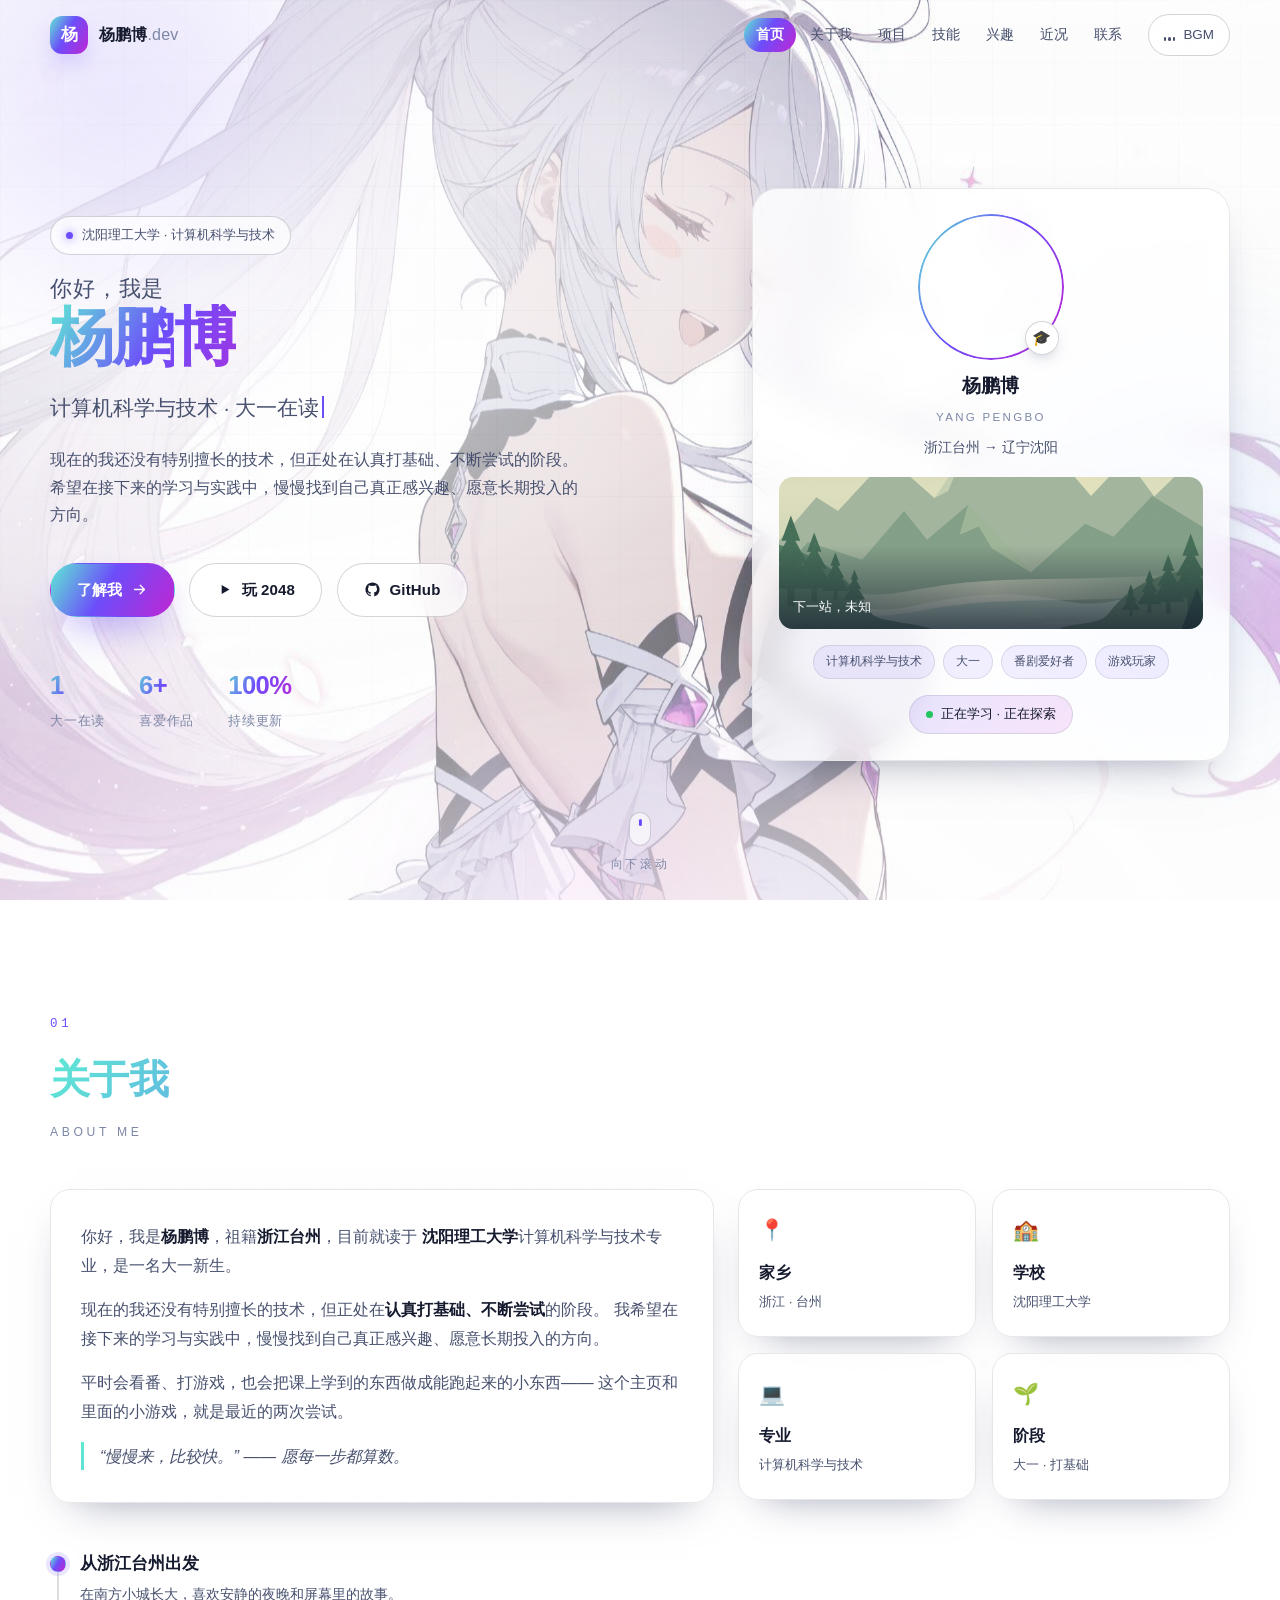
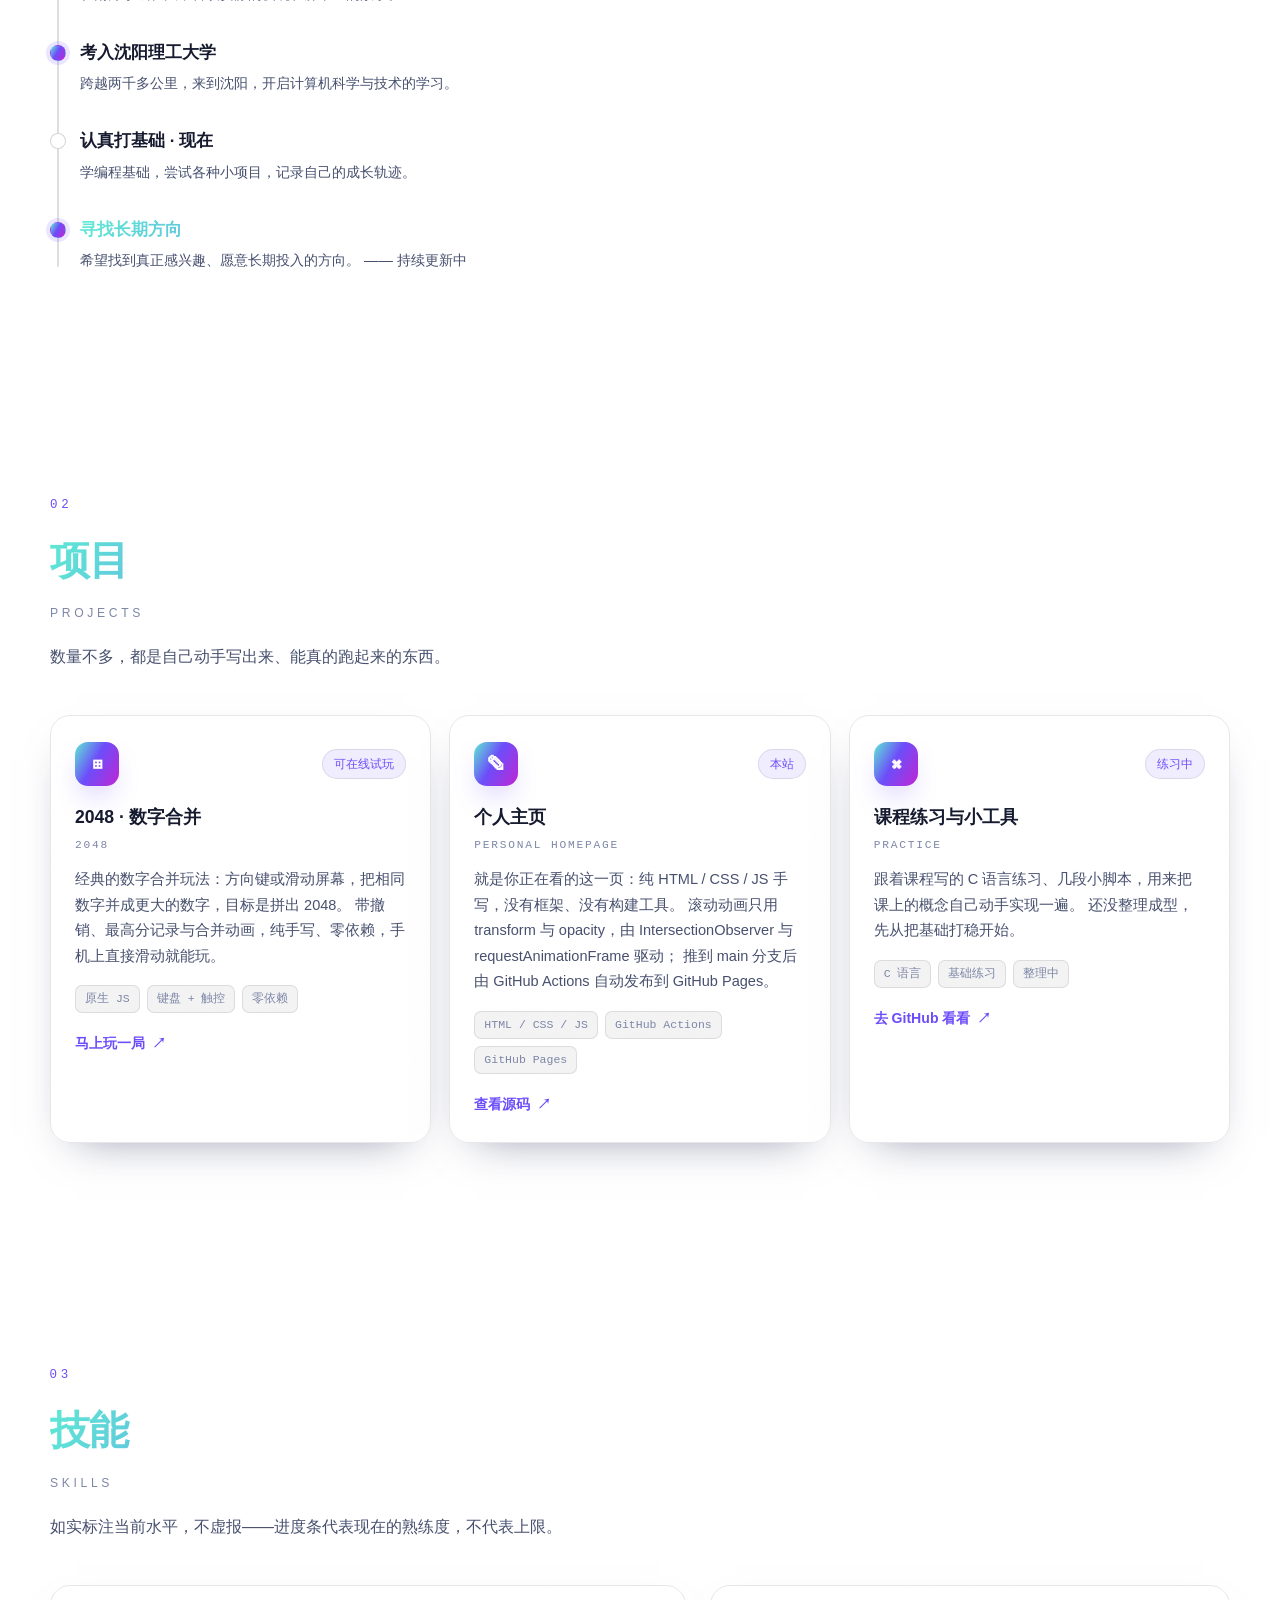
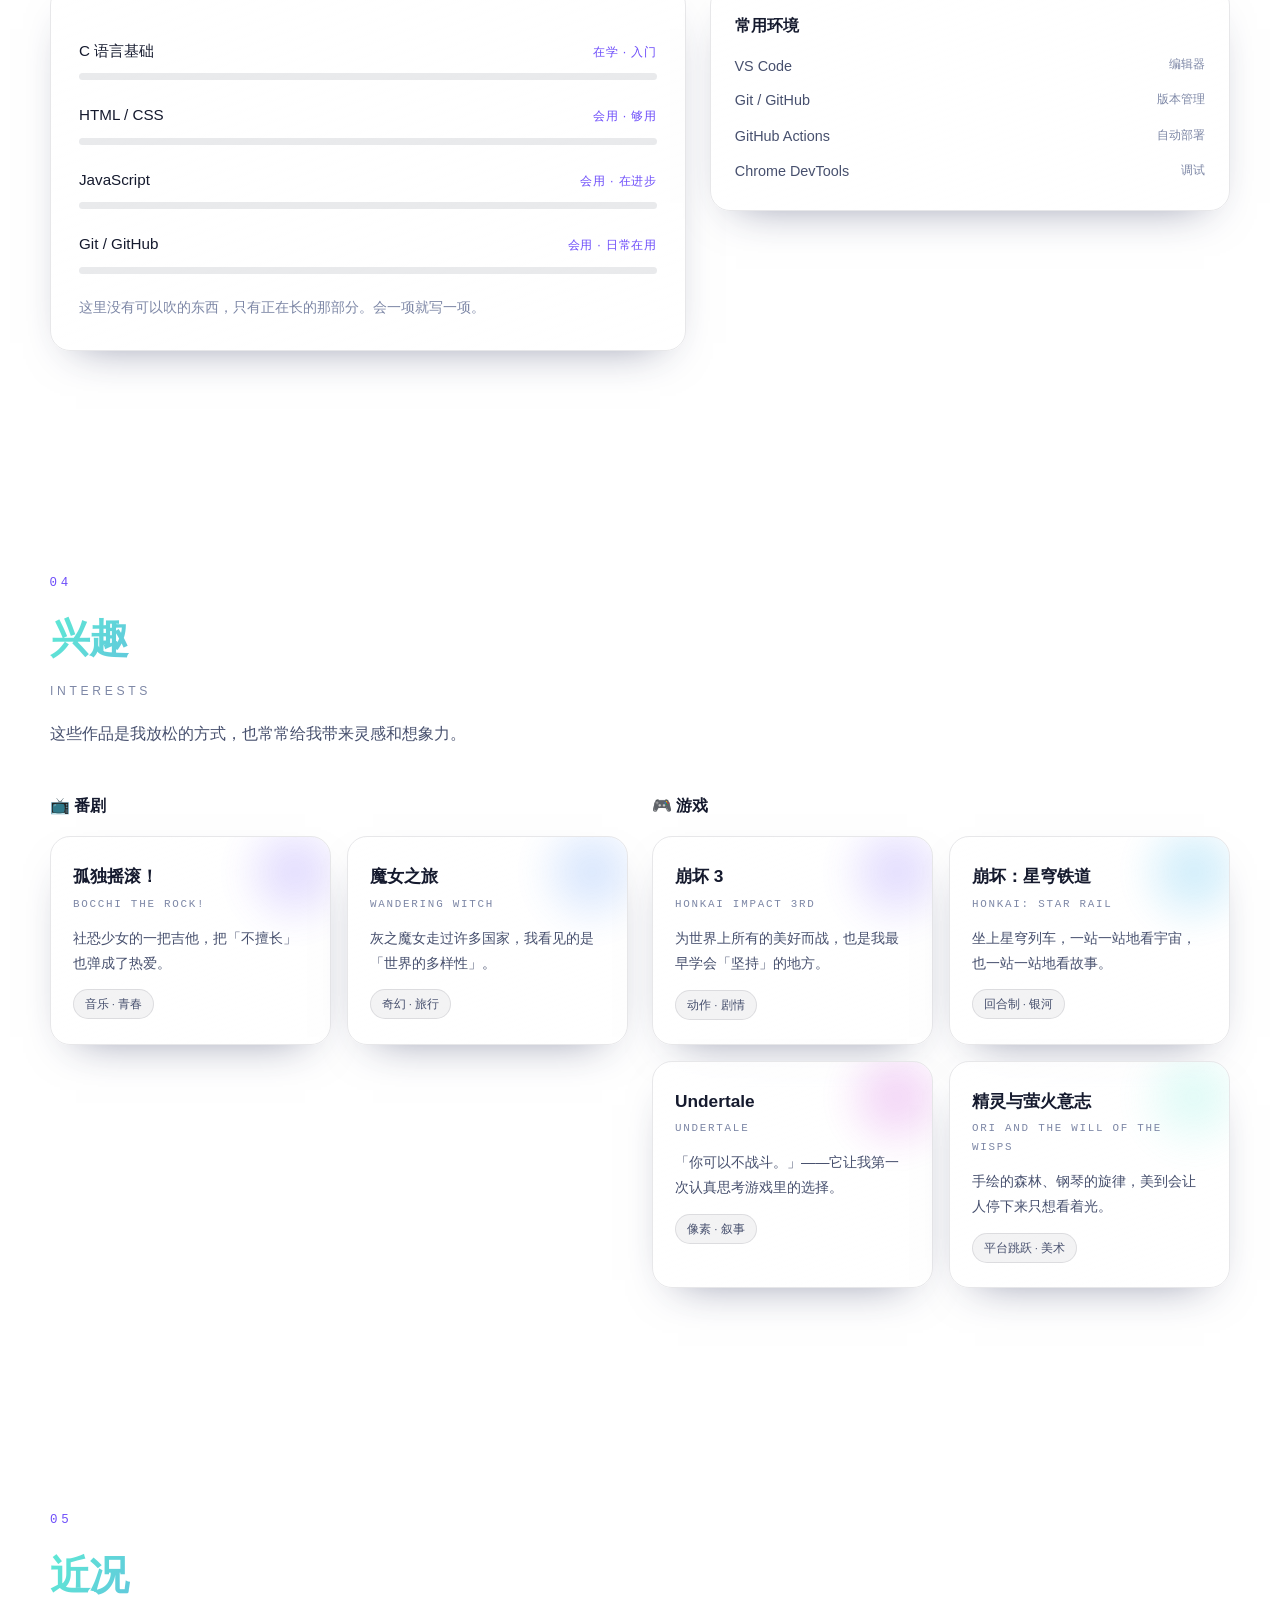
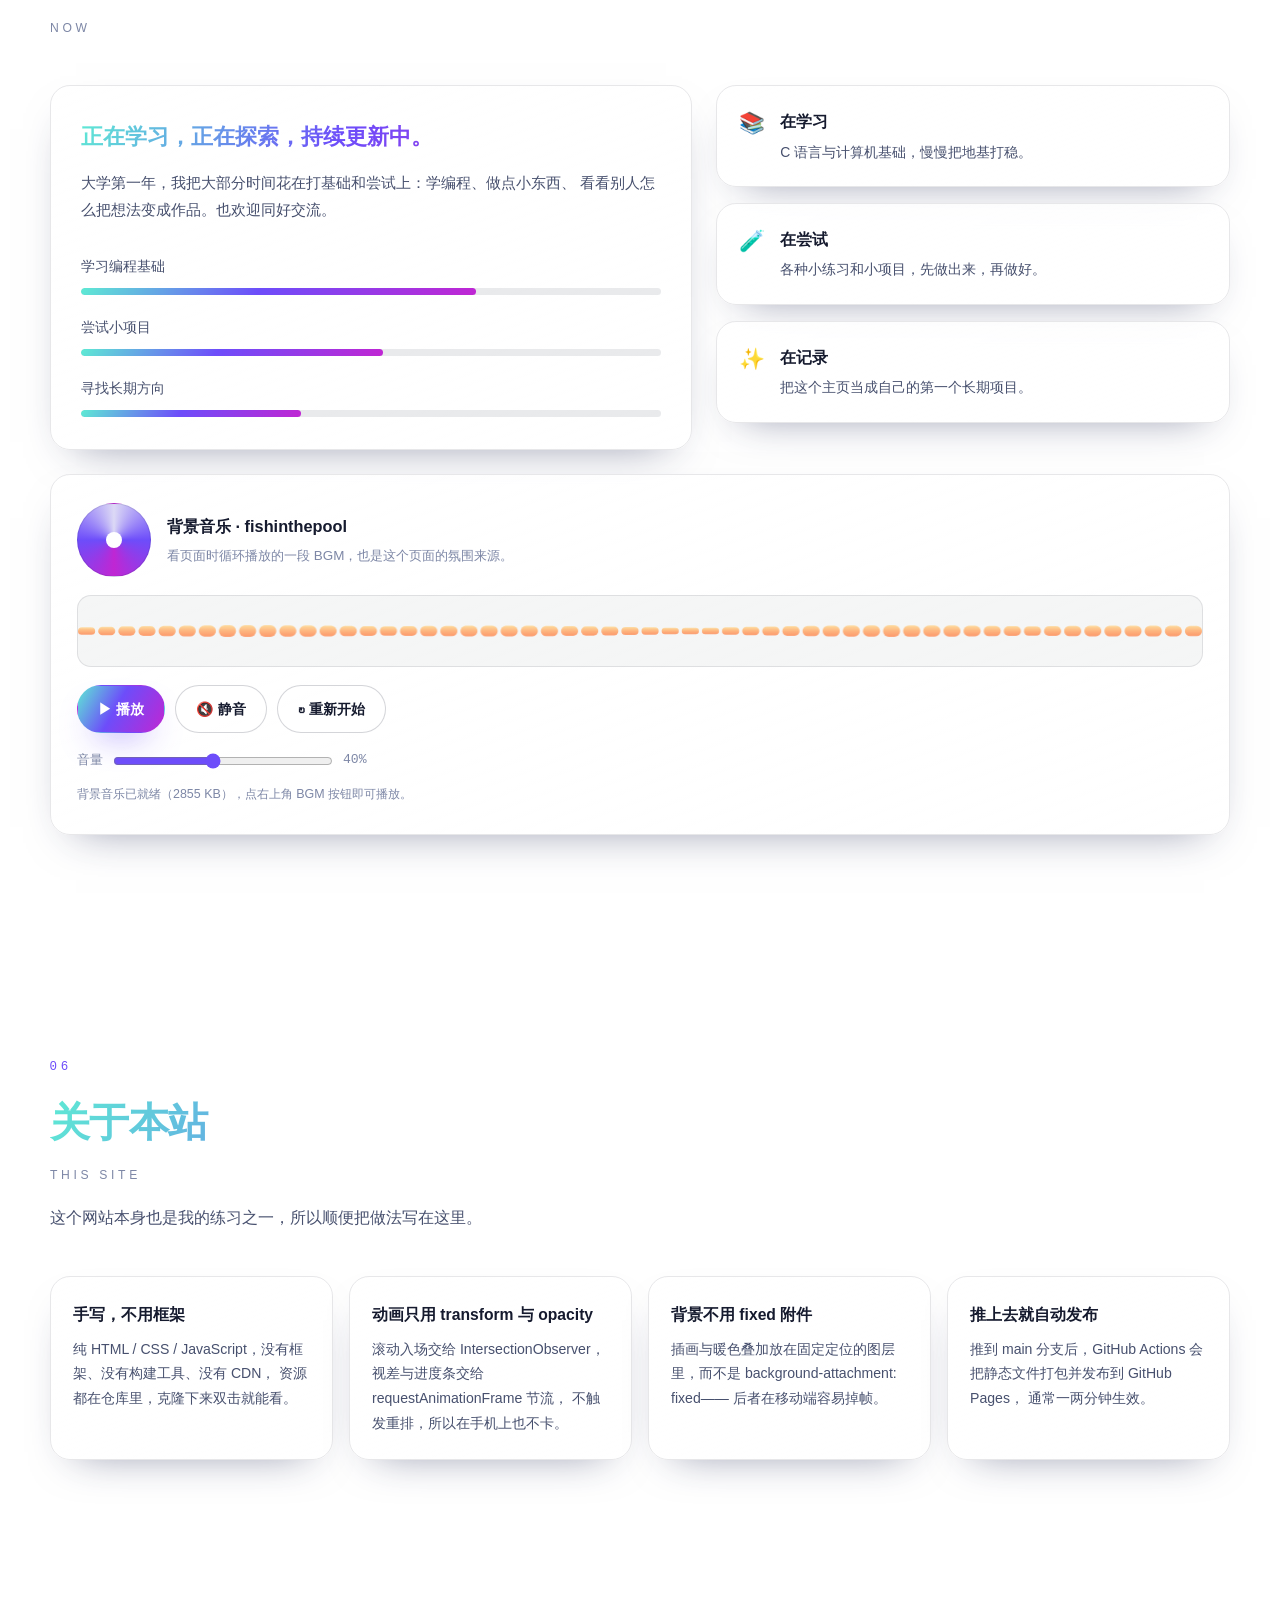
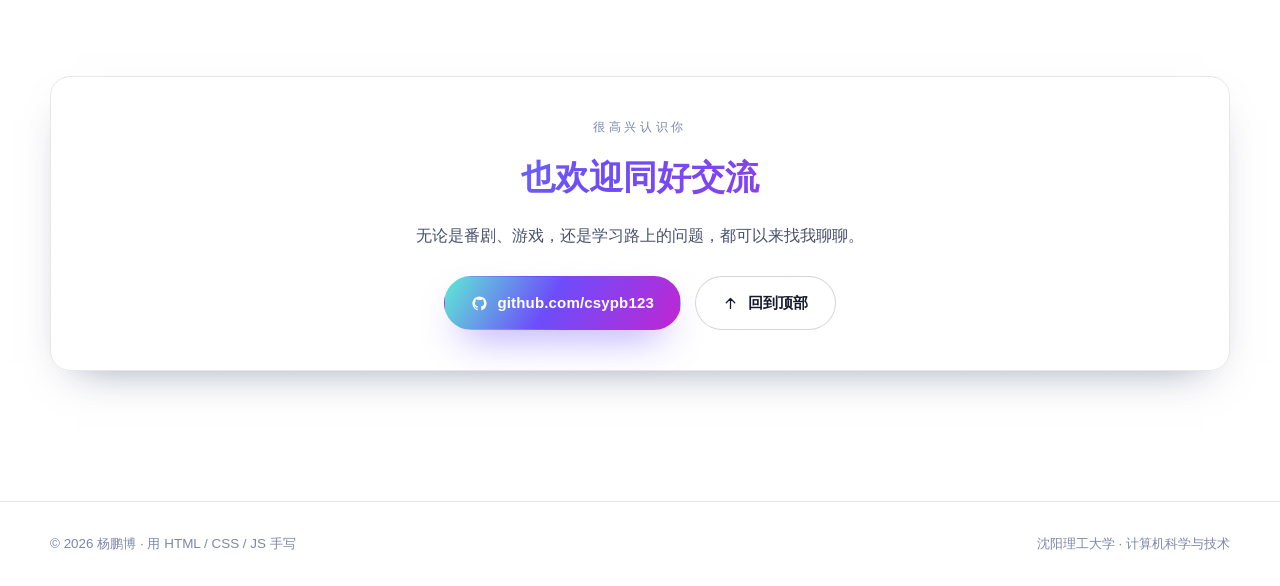
==== index.html @ f4623a89 "Add a branded opening loader and hero entrance animation" ====
<!DOCTYPE html>
<html lang="zh-CN">
<head>
<meta charset="UTF-8">
<meta name="viewport" content="width=device-width, initial-scale=1, viewport-fit=cover">
<title>杨鹏博 · 个人主页</title>
<meta name="description" content="你好，我是杨鹏博，沈阳理工大学计算机科学与技术专业大一学生。正在认真打基础、不断尝试，持续更新中。">
<meta name="author" content="杨鹏博">
<meta name="theme-color" content="#ffffff">

<!-- Open Graph / 分享卡片 -->
<meta property="og:type" content="website">
<meta property="og:title" content="杨鹏博 · 个人主页">
<meta property="og:description" content="计算机科学与技术 · 大一在读。正在学习，正在探索，持续更新中。">
<meta property="og:image" content="https://avatars.githubusercontent.com/u/319321990?v=4">
<meta name="twitter:card" content="summary_large_image">

<link rel="icon" href="assets/favicon.svg" type="image/svg+xml">
<link rel="apple-touch-icon" href="assets/favicon.svg">
<link rel="stylesheet" href="styles.css?v=20261024">
<script>document.documentElement.className += ' js';</script>
</head>
<body>

<!-- 开场加载动画：品牌字标 + 进度条 + 名字逐字浮现。
     加载期间锁滚动，结束后触发页面的入场动画。 -->
<div id="preloader" class="preloader" role="status" aria-live="polite" aria-label="正在加载">
  <div class="preloader__inner">
    <div class="preloader__mark">杨</div>
    <p class="preloader__hello">PERSONAL FIELD NOTES</p>
    <p class="preloader__name">杨鹏博</p>
    <div class="preloader__bar"><i></i></div>
    <p class="preloader__hint" id="plHint">正在准备页面</p>
  </div>
</div>
<script>document.body.classList.add('is-locked');</script>

<!-- 兜底脚本：保证加载动画一定消失。
     放在这里是为了让 script.js 尚未加载完（或被缓存阻断）时页面已经可用。 -->
<script>
(function () {
  var pl = document.getElementById('preloader');
  var hint = document.getElementById('plHint');
  var MIN_MS = 700;                    // 太短会闪一下，反而像卡顿
  var started = Date.now();
  var closed = false;

  function dismiss() {
    if (closed || !pl) return;
    closed = true;
    var left = Math.max(0, MIN_MS - (Date.now() - started));
    window.setTimeout(function () {
      pl.classList.add('is-done');
      document.body.classList.remove('is-locked');
      // 通知页面：可以播放入场动画了
      try {
        window.dispatchEvent(new CustomEvent('ypb:loaded'));
      } catch (e) {}
      window.setTimeout(function () {
        try { if (pl.parentNode) pl.parentNode.removeChild(pl); } catch (e) {}
      }, 700);
    }, left);
  }

  // 让进度条有个推进的过程；真实加载进度浏览器不对外暴露，这里按时间推进到 92%
  var p = 0;
  var timer = window.setInterval(function () {
    p = Math.min(92, p + Math.random() * 18 + 6);
    if (pl) pl.style.setProperty('--p', p + '%');
    if (hint) hint.textContent = p < 55 ? '正在准备页面' : (p < 90 ? '正在加载插画与音乐' : '马上就好');
    if (p >= 92) window.clearInterval(timer);
  }, 190);

  if (document.readyState === 'complete') dismiss();
  else window.addEventListener('load', dismiss);

  // 兜底：无论加载是否完成，最多 2.2 秒也要放人进去
  window.setTimeout(dismiss, 2200);
})();
</script>

<!-- 顶部滚动进度条 -->
<div class="scroll-progress" id="scrollProgress"></div>

<!-- 背景：白底 + 插画 + 蓝紫叠加 -->
<div class="backdrop" aria-hidden="true">
  <div class="backdrop__base"></div>
  <div class="backdrop__art"></div>
  <div class="backdrop__wash"></div>
  <div class="backdrop__blob backdrop__blob--1"></div>
  <div class="backdrop__blob backdrop__blob--2"></div>
  <div class="backdrop__blob backdrop__blob--3"></div>
  <div class="backdrop__grid"></div>
  <div class="backdrop__noise"></div>
</div>

<!-- 背景音乐 -->
<!-- preload=metadata：先取头部信息；整段音乐会由脚本在页面空闲时预载，点播放即可立刻出声 -->
<audio id="bgm" src="assets/fishinthepool.mp3" loop preload="metadata"></audio>

<!-- 导航 -->
<header class="nav" id="nav">
  <div class="nav__inner container">
    <a class="brand" href="#home">
      <span class="brand__mark">杨</span>
      <span class="brand__text">杨鹏博<em>.dev</em></span>
    </a>

    <nav class="nav__links" id="navLinks" aria-label="主导航">
      <a href="#home">首页</a>
      <a href="#about">关于我</a>
      <a href="#projects">项目</a>
      <a href="#skills">技能</a>
      <a href="#interests">兴趣</a>
      <a href="#now">近况</a>
      <a href="#contact">联系</a>
      <span class="nav__pill" id="navPill" aria-hidden="true"></span>
    </nav>

    <button class="bgm-toggle" id="bgmToggle" type="button" aria-pressed="false" aria-label="背景音乐开关">
      <span class="bgm-toggle__bars" aria-hidden="true"><i></i><i></i><i></i></span>
      <span class="bgm-toggle__text">BGM</span>
    </button>

    <button class="nav__toggle" id="navToggle" aria-label="打开菜单" aria-expanded="false">
      <span></span><span></span><span></span>
    </button>
  </div>
</header>

<main>

  <!-- ============ 首屏 ============ -->
  <section class="hero" id="home">
    <div class="hero__inner">
      <div class="hero__text" data-parallax="0.18">
        <p class="hero__eyebrow reveal" data-delay="0">
          <span class="dot"></span> 沈阳理工大学 · 计算机科学与技术
        </p>

        <h1 class="hero__title">
          <span class="hero__greet reveal" data-delay="0">你好，我是</span>
          <span class="grad-text" data-split data-delay="120">杨鹏博</span>
        </h1>

        <p class="hero__subtitle reveal" data-delay="160">
          <span id="typed" class="typed"></span><span class="caret" aria-hidden="true"></span>
        </p>

        <p class="hero__desc reveal" data-delay="240">
          现在的我还没有特别擅长的技术，但正处在认真打基础、不断尝试的阶段。
          希望在接下来的学习与实践中，慢慢找到自己真正感兴趣、愿意长期投入的方向。
        </p>

        <div class="hero__actions reveal" data-delay="320">
          <a class="btn btn--primary" href="#about">
            <span>了解我</span>
            <svg viewBox="0 0 24 24" aria-hidden="true"><path d="M5 12h14M13 6l6 6-6 6" fill="none" stroke="currentColor" stroke-width="1.8" stroke-linecap="round" stroke-linejoin="round"/></svg>
          </a>
          <a class="btn btn--ghost" href="2048.html">
            <svg viewBox="0 0 24 24" aria-hidden="true"><path d="M8 5.5v13l11-6.5-11-6.5z" fill="currentColor"/></svg>
            <span>玩 2048</span>
          </a>
          <a class="btn btn--ghost" href="https://github.com/csypb123" target="_blank" rel="noopener">
            <svg viewBox="0 0 24 24" aria-hidden="true"><path d="M12 2a10 10 0 0 0-3.16 19.49c.5.09.68-.22.68-.48v-1.7c-2.78.6-3.37-1.34-3.37-1.34-.45-1.16-1.11-1.47-1.11-1.47-.91-.62.07-.61.07-.61 1 .07 1.53 1.03 1.53 1.03.89 1.53 2.34 1.09 2.91.83.09-.65.35-1.09.63-1.34-2.22-.25-4.56-1.11-4.56-4.95 0-1.09.39-1.98 1.03-2.68-.1-.25-.45-1.27.1-2.65 0 0 .84-.27 2.75 1.02a9.5 9.5 0 0 1 5 0c1.91-1.29 2.75-1.02 2.75-1.02.55 1.38.2 2.4.1 2.65.64.7 1.03 1.59 1.03 2.68 0 3.85-2.34 4.7-4.57 4.95.36.31.68.92.68 1.85v2.74c0 .27.18.58.69.48A10 10 0 0 0 12 2z" fill="currentColor"/></svg>
            <span>GitHub</span>
          </a>
        </div>

        <ul class="hero__facts reveal" data-delay="400">
          <li>
            <strong class="count" data-count="1" data-suffix="">0</strong>
            <span>大一在读</span>
          </li>
          <li>
            <strong class="count" data-count="6" data-suffix="+">0</strong>
            <span>喜爱作品</span>
          </li>
          <li>
            <strong class="count" data-count="100" data-suffix="%">0</strong>
            <span>持续更新</span>
          </li>
        </ul>
      </div>

      <div class="hero__card reveal" data-delay="200" data-parallax="-0.1">
        <div class="glass profile">
          <div class="profile__avatar">
            <div class="profile__ring"></div>
            <img src="https://avatars.githubusercontent.com/u/319321990?v=4"
                 alt="杨鹏博的头像" width="132" height="132" loading="eager"
                 onerror="this.classList.add('is-fallback')">
            <span class="profile__badge" title="在读学生">🎓</span>
          </div>
          <h3 class="profile__name">杨鹏博 <small>Yang Pengbo</small></h3>
          <p class="profile__meta">浙江台州 → 辽宁沈阳</p>

          <figure class="profile__pane">
            <img src="assets/landscape.svg" alt="晨雾中的山峰、湖泊与松林" width="1000" height="1200" loading="lazy">
            <span class="profile__pane-shade" aria-hidden="true"></span>
            <figcaption>下一站，未知</figcaption>
          </figure>

          <div class="profile__tags">
            <span>计算机科学与技术</span>
            <span>大一</span>
            <span>番剧爱好者</span>
            <span>游戏玩家</span>
          </div>
          <div class="profile__status">
            <span class="pulse"></span> 正在学习 · 正在探索
          </div>
        </div>
      </div>
    </div>

    <a class="scroll-hint" href="#about" aria-label="向下滚动">
      <span class="scroll-hint__mouse"><i></i></span>
      <span class="scroll-hint__text">向下滚动</span>
    </a>
  </section>

  <!-- ============ 关于我 ============ -->
  <section class="section" id="about">
    <div class="container">
      <header class="section__head reveal">
        <span class="section__index">01</span>
        <h2 class="section__title grad-text">关于我</h2>
        <p class="section__sub">About Me</p>
      </header>

      <div class="about">
        <div class="glass about__card reveal" data-delay="80">
          <p>
            你好，我是<strong>杨鹏博</strong>，祖籍<strong>浙江台州</strong>，目前就读于
            <strong>沈阳理工大学</strong>计算机科学与技术专业，是一名大一新生。
          </p>
          <p>
            现在的我还没有特别擅长的技术，但正处在<strong>认真打基础、不断尝试</strong>的阶段。
            我希望在接下来的学习与实践中，慢慢找到自己真正感兴趣、愿意长期投入的方向。
          </p>
          <p>
            平时会看番、打游戏，也会把课上学到的东西做成能跑起来的小东西——
            这个主页和里面的小游戏，就是最近的两次尝试。
          </p>
          <p class="about__quote">
            “慢慢来，比较快。” —— 愿每一步都算数。
          </p>
        </div>

        <div class="about__side">
          <article class="glass info-card reveal" data-delay="140">
            <span class="info-card__icon">📍</span>
            <h4>家乡</h4>
            <p>浙江 · 台州</p>
          </article>
          <article class="glass info-card reveal" data-delay="200">
            <span class="info-card__icon">🏫</span>
            <h4>学校</h4>
            <p>沈阳理工大学</p>
          </article>
          <article class="glass info-card reveal" data-delay="260">
            <span class="info-card__icon">💻</span>
            <h4>专业</h4>
            <p>计算机科学与技术</p>
          </article>
          <article class="glass info-card reveal" data-delay="320">
            <span class="info-card__icon">🌱</span>
            <h4>阶段</h4>
            <p>大一 · 打基础</p>
          </article>
        </div>
      </div>

      <div class="timeline">
        <div class="timeline__line" aria-hidden="true"><i id="timelineFill"></i></div>
        <ol class="timeline__list">
          <li class="timeline__item reveal" data-delay="80">
            <span class="timeline__dot"></span>
            <h4>从浙江台州出发</h4>
            <p>在南方小城长大，喜欢安静的夜晚和屏幕里的故事。</p>
          </li>
          <li class="timeline__item reveal" data-delay="160">
            <span class="timeline__dot"></span>
            <h4>考入沈阳理工大学</h4>
            <p>跨越两千多公里，来到沈阳，开启计算机科学与技术的学习。</p>
          </li>
          <li class="timeline__item reveal" data-delay="240">
            <span class="timeline__dot"></span>
            <h4>认真打基础 · 现在</h4>
            <p>学编程基础，尝试各种小项目，记录自己的成长轨迹。</p>
          </li>
          <li class="timeline__item timeline__item--next reveal" data-delay="320">
            <span class="timeline__dot"></span>
            <h4>寻找长期方向</h4>
            <p>希望找到真正感兴趣、愿意长期投入的方向。 —— 持续更新中</p>
          </li>
        </ol>
      </div>
    </div>
  </section>

  <!-- ============ 项目 ============ -->
  <section class="section" id="projects">
    <div class="container">
      <header class="section__head reveal">
        <span class="section__index">02</span>
        <h2 class="section__title grad-text">项目</h2>
        <p class="section__sub">Projects</p>
      </header>

      <p class="section__lead reveal" data-delay="80">
        数量不多，都是自己动手写出来、能真的跑起来的东西。
      </p>

      <div class="projects">
        <article class="glass project reveal" data-delay="60">
          <div class="project__top">
            <span class="project__icon" aria-hidden="true">⊞</span>
            <span class="project__tag">可在线试玩</span>
          </div>
          <h3>2048 · 数字合并</h3>
          <p class="project__en">2048</p>
          <p class="project__desc">
            经典的数字合并玩法：方向键或滑动屏幕，把相同数字并成更大的数字，目标是拼出 2048。
            带撤销、最高分记录与合并动画，纯手写、零依赖，手机上直接滑动就能玩。
          </p>
          <div class="project__meta">
            <span>原生 JS</span><span>键盘 + 触控</span><span>零依赖</span>
          </div>
          <a class="project__link" href="2048.html">马上玩一局 <i aria-hidden="true">↗</i></a>
        </article>

        <article class="glass project reveal" data-delay="120">
          <div class="project__top">
            <span class="project__icon" aria-hidden="true">✎</span>
            <span class="project__tag">本站</span>
          </div>
          <h3>个人主页</h3>
          <p class="project__en">Personal Homepage</p>
          <p class="project__desc">
            就是你正在看的这一页：纯 HTML / CSS / JS 手写，没有框架、没有构建工具。
            滚动动画只用 transform 与 opacity，由 IntersectionObserver 与 requestAnimationFrame 驱动；
            推到 main 分支后由 GitHub Actions 自动发布到 GitHub Pages。
          </p>
          <div class="project__meta">
            <span>HTML / CSS / JS</span><span>GitHub Actions</span><span>GitHub Pages</span>
          </div>
          <a class="project__link" href="https://github.com/csypb123/csypb123.github.io" target="_blank" rel="noopener">查看源码 <i aria-hidden="true">↗</i></a>
        </article>

        <article class="glass project reveal" data-delay="240">
          <div class="project__top">
            <span class="project__icon" aria-hidden="true">⌘</span>
            <span class="project__tag">练习中</span>
          </div>
          <h3>课程练习与小工具</h3>
          <p class="project__en">Practice</p>
          <p class="project__desc">
            跟着课程写的 C 语言练习、几段小脚本，用来把课上的概念自己动手实现一遍。
            还没整理成型，先从把基础打稳开始。
          </p>
          <div class="project__meta">
            <span>C 语言</span><span>基础练习</span><span>整理中</span>
          </div>
          <a class="project__link" href="https://github.com/csypb123?tab=repositories" target="_blank" rel="noopener">去 GitHub 看看 <i aria-hidden="true">↗</i></a>
        </article>
      </div>
    </div>
  </section>

  <!-- ============ 技能 ============ -->
  <section class="section" id="skills">
    <div class="container">
      <header class="section__head reveal">
        <span class="section__index">03</span>
        <h2 class="section__title grad-text">技能</h2>
        <p class="section__sub">Skills</p>
      </header>

      <p class="section__lead reveal" data-delay="80">
        如实标注当前水平，不虚报——进度条代表现在的熟练度，不代表上限。
      </p>

      <div class="skills">
        <div class="glass skills__main reveal" data-delay="80">
          <div class="skill">
            <div class="skill__top">
              <span class="skill__name">C 语言基础</span>
              <span class="skill__level">在学 · 入门</span>
            </div>
            <span class="skill__track"><i style="--w:42%"></i></span>
          </div>
          <div class="skill">
            <div class="skill__top">
              <span class="skill__name">HTML / CSS</span>
              <span class="skill__level">会用 · 够用</span>
            </div>
            <span class="skill__track"><i style="--w:62%"></i></span>
          </div>
          <div class="skill">
            <div class="skill__top">
              <span class="skill__name">JavaScript</span>
              <span class="skill__level">会用 · 在进步</span>
            </div>
            <span class="skill__track"><i style="--w:50%"></i></span>
          </div>
          <div class="skill">
            <div class="skill__top">
              <span class="skill__name">Git / GitHub</span>
              <span class="skill__level">会用 · 日常在用</span>
            </div>
            <span class="skill__track"><i style="--w:45%"></i></span>
          </div>
          <p class="skills__note">
            这里没有可以吹的东西，只有正在长的那部分。会一项就写一项。
          </p>
        </div>

        <div class="glass tools reveal" data-delay="160">
          <h4>常用环境</h4>
          <ul>
            <li><span>VS Code</span><em>编辑器</em></li>
            <li><span>Git / GitHub</span><em>版本管理</em></li>
            <li><span>GitHub Actions</span><em>自动部署</em></li>
            <li><span>Chrome DevTools</span><em>调试</em></li>
          </ul>
        </div>
      </div>
    </div>
  </section>

  <!-- ============ 兴趣 ============ -->
  <section class="section" id="interests">
    <div class="container">
      <header class="section__head reveal">
        <span class="section__index">04</span>
        <h2 class="section__title grad-text">兴趣</h2>
        <p class="section__sub">Interests</p>
      </header>

      <p class="section__lead reveal" data-delay="80">
        这些作品是我放松的方式，也常常给我带来灵感和想象力。
      </p>

      <div class="interest">
        <div class="interest__col">
          <h3 class="interest__label reveal">📺 番剧</h3>
          <div class="cards">
            <article class="glass card reveal" data-delay="80" data-tilt>
              <div class="card__glow" style="--c1:#6d4dfa; --c2:#c026d3"></div>
              <h4>孤独摇滚！</h4>
              <p class="card__en">BOCCHI THE ROCK!</p>
              <p class="card__desc">社恐少女的一把吉他，把「不擅长」也弹成了热爱。</p>
              <span class="card__tag">音乐 · 青春</span>
            </article>

            <article class="glass card reveal" data-delay="160" data-tilt>
              <div class="card__glow" style="--c1:#3b82f6; --c2:#6d4dfa"></div>
              <h4>魔女之旅</h4>
              <p class="card__en">Wandering Witch</p>
              <p class="card__desc">灰之魔女走过许多国家，我看见的是「世界的多样性」。</p>
              <span class="card__tag">奇幻 · 旅行</span>
            </article>
          </div>
        </div>

        <div class="interest__col">
          <h3 class="interest__label reveal">🎮 游戏</h3>
          <div class="cards">
            <article class="glass card reveal" data-delay="80" data-tilt>
              <div class="card__glow" style="--c1:#6d4dfa; --c2:#3b82f6"></div>
              <h4>崩坏 3</h4>
              <p class="card__en">Honkai Impact 3rd</p>
              <p class="card__desc">为世界上所有的美好而战，也是我最早学会「坚持」的地方。</p>
              <span class="card__tag">动作 · 剧情</span>
            </article>

            <article class="glass card reveal" data-delay="160" data-tilt>
              <div class="card__glow" style="--c1:#0ea5e9; --c2:#6d4dfa"></div>
              <h4>崩坏：星穹铁道</h4>
              <p class="card__en">Honkai: Star Rail</p>
              <p class="card__desc">坐上星穹列车，一站一站地看宇宙，也一站一站地看故事。</p>
              <span class="card__tag">回合制 · 银河</span>
            </article>

            <article class="glass card reveal" data-delay="240" data-tilt>
              <div class="card__glow" style="--c1:#c026d3; --c2:#6d4dfa"></div>
              <h4>Undertale</h4>
              <p class="card__en">UNDERTALE</p>
              <p class="card__desc">「你可以不战斗。」——它让我第一次认真思考游戏里的选择。</p>
              <span class="card__tag">像素 · 叙事</span>
            </article>

            <article class="glass card reveal" data-delay="320" data-tilt>
              <div class="card__glow" style="--c1:#5eead4; --c2:#3b82f6"></div>
              <h4>精灵与萤火意志</h4>
              <p class="card__en">Ori and the Will of the Wisps</p>
              <p class="card__desc">手绘的森林、钢琴的旋律，美到会让人停下来只想看着光。</p>
              <span class="card__tag">平台跳跃 · 美术</span>
            </article>
          </div>
        </div>
      </div>
    </div>
  </section>

  <!-- ============ 近况 + 音乐 ============ -->
  <section class="section" id="now">
    <div class="container">
      <header class="section__head reveal">
        <span class="section__index">05</span>
        <h2 class="section__title grad-text">近况</h2>
        <p class="section__sub">Now</p>
      </header>

      <div class="now">
        <div class="glass now__main reveal" data-delay="80">
          <h3>正在学习，正在探索，持续更新中。</h3>
          <p>
            大学第一年，我把大部分时间花在打基础和尝试上：学编程、做点小东西、
            看看别人怎么把想法变成作品。也欢迎同好交流。
          </p>
          <div class="now__bars">
            <div class="bar reveal" data-delay="120">
              <span class="bar__label">学习编程基础</span><span class="bar__track"><i style="--w:68%"></i></span>
            </div>
            <div class="bar reveal" data-delay="180">
              <span class="bar__label">尝试小项目</span><span class="bar__track"><i style="--w:52%"></i></span>
            </div>
            <div class="bar reveal" data-delay="240">
              <span class="bar__label">寻找长期方向</span><span class="bar__track"><i style="--w:38%"></i></span>
            </div>
          </div>
        </div>

        <div class="now__list">
          <article class="glass tick reveal" data-delay="120">
            <span class="tick__icon">📚</span>
            <div><h4>在学习</h4><p>C 语言与计算机基础，慢慢把地基打稳。</p></div>
          </article>
          <article class="glass tick reveal" data-delay="180">
            <span class="tick__icon">🧪</span>
            <div><h4>在尝试</h4><p>各种小练习和小项目，先做出来，再做好。</p></div>
          </article>
          <article class="glass tick reveal" data-delay="240">
            <span class="tick__icon">✨</span>
            <div><h4>在记录</h4><p>把这个主页当成自己的第一个长期项目。</p></div>
          </article>
        </div>
      </div>

      <!-- 背景音乐 -->
      <div class="glass bgm reveal js-only" id="bgmCard" data-delay="120">
        <div class="bgm__head">
          <div class="bgm__disc" aria-hidden="true"></div>
          <div class="bgm__info">
            <h4>背景音乐 · fishinthepool</h4>
            <p>看页面时循环播放的一段 BGM，也是这个页面的氛围来源。</p>
          </div>
        </div>

        <canvas class="bgm__wave" id="bgmWave" width="900" height="144" aria-hidden="true"></canvas>

        <div class="bgm__controls">
          <button class="bgm__btn bgm__btn--main" id="bgmPlay" type="button">▶ 播放</button>
          <button class="bgm__btn" id="bgmMute" type="button">🔇 静音</button>
          <button class="bgm__btn" id="bgmRestart" type="button">↻ 重新开始</button>
        </div>

        <label class="bgm__vol">
          <span>音量</span>
          <input type="range" id="bgmVol" min="0" max="100" value="45" aria-label="音量">
          <span id="bgmVolText" class="mono">45%</span>
        </label>

        <p class="bgm__tip" id="bgmTip">
          进页面会尽量自动播放：浏览器允许就直接出声；不允许时会先静音播放，
          页面上会出现「点击开启声音」的提示，点任意位置即可出声。
          右上角的 BGM 按钮随时可以开关。
        </p>
      </div>
    </div>
  </section>

  <!-- ============ 关于本站 ============ -->
  <section class="section" id="site">
    <div class="container">
      <header class="section__head reveal">
        <span class="section__index">06</span>
        <h2 class="section__title grad-text">关于本站</h2>
        <p class="section__sub">This Site</p>
      </header>

      <p class="section__lead reveal" data-delay="80">
        这个网站本身也是我的练习之一，所以顺便把做法写在这里。
      </p>

      <div class="sitelist">
        <article class="glass sitecard reveal" data-delay="80">
          <h4>手写，不用框架</h4>
          <p>纯 HTML / CSS / JavaScript，没有框架、没有构建工具、没有 CDN，
            资源都在仓库里，克隆下来双击就能看。</p>
        </article>
        <article class="glass sitecard reveal" data-delay="140">
          <h4>动画只用 transform 与 opacity</h4>
          <p>滚动入场交给 IntersectionObserver，视差与进度条交给 requestAnimationFrame 节流，
            不触发重排，所以在手机上也不卡。</p>
        </article>
        <article class="glass sitecard reveal" data-delay="200">
          <h4>背景不用 fixed 附件</h4>
          <p>插画与暖色叠加放在固定定位的图层里，而不是 background-attachment: fixed——
            后者在移动端容易掉帧。</p>
        </article>
        <article class="glass sitecard reveal" data-delay="260">
          <h4>推上去就自动发布</h4>
          <p>推到 main 分支后，GitHub Actions 会把静态文件打包并发布到 GitHub Pages，
            通常一两分钟生效。</p>
        </article>
      </div>
    </div>
  </section>

  <!-- ============ 联系 ============ -->
  <section class="section section--contact" id="contact">
    <div class="container">
      <div class="glass contact reveal">
        <p class="contact__eyebrow">很高兴认识你</p>
        <h2 class="grad-text">也欢迎同好交流</h2>
        <p class="contact__desc">无论是番剧、游戏，还是学习路上的问题，都可以来找我聊聊。</p>
        <div class="contact__actions">
          <a class="btn btn--primary" href="https://github.com/csypb123" target="_blank" rel="noopener">
            <svg viewBox="0 0 24 24" aria-hidden="true"><path d="M12 2a10 10 0 0 0-3.16 19.49c.5.09.68-.22.68-.48v-1.7c-2.78.6-3.37-1.34-3.37-1.34-.45-1.16-1.11-1.47-1.11-1.47-.91-.62.07-.61.07-.61 1 .07 1.53 1.03 1.53 1.03.89 1.53 2.34 1.09 2.91.83.09-.65.35-1.09.63-1.34-2.22-.25-4.56-1.11-4.56-4.95 0-1.09.39-1.98 1.03-2.68-.1-.25-.45-1.27.1-2.65 0 0 .84-.27 2.75 1.02a9.5 9.5 0 0 1 5 0c1.91-1.29 2.75-1.02 2.75-1.02.55 1.38.2 2.4.1 2.65.64.7 1.03 1.59 1.03 2.68 0 3.85-2.34 4.7-4.57 4.95.36.31.68.92.68 1.85v2.74c0 .27.18.58.69.48A10 10 0 0 0 12 2z" fill="currentColor"/></svg>
            <span>github.com/csypb123</span>
          </a>
          <a class="btn btn--ghost" href="#home">
            <svg viewBox="0 0 24 24" aria-hidden="true"><path d="M12 19V5M6 11l6-6 6 6" fill="none" stroke="currentColor" stroke-width="1.8" stroke-linecap="round" stroke-linejoin="round"/></svg>
            <span>回到顶部</span>
          </a>
        </div>
      </div>
    </div>
  </section>

</main>

<footer class="footer">
  <div class="container footer__inner">
    <p>© <span id="year">2025</span> 杨鹏博 · 用 HTML / CSS / JS 手写</p>
    <p class="footer__hint">沈阳理工大学 · 计算机科学与技术</p>
  </div>
</footer>

<!-- 回到顶部 -->
<button class="to-top" id="toTop" aria-label="回到顶部">
  <svg viewBox="0 0 24 24" aria-hidden="true"><path d="M12 19V5M6 11l6-6 6 6" fill="none" stroke="currentColor" stroke-width="1.8" stroke-linecap="round" stroke-linejoin="round"/></svg>
</button>

<script src="script.js?v=20261024"></script>
</body>
</html>
---- styles.css ----
/* =========================================================
   杨鹏博 · 个人主页  |  浅色主题（白底 + 蓝紫渐变）
   纯静态 CSS，无第三方框架、无 CDN、无外部字体
   ========================================================= */

/* ---------------------------------------------------------
   0. 设计令牌（改配色基本只需要动这里）
   --------------------------------------------------------- */
:root {
  --bg: #ffffff;
  --bg-2: #f6f8ff;

  --surface: rgba(255, 255, 255, .62);
  --surface-2: rgba(255, 255, 255, .82);
  --stroke: rgba(21, 26, 46, .10);
  --stroke-2: rgba(21, 26, 46, .18);

  --text: #151a2e;
  --text-2: #47506e;
  --text-3: #7d87a6;

  --violet: #6d4dfa;
  --violet-soft: #8b74ff;
  --blue: #3b82f6;
  --sky: #0ea5e9;
  --cyan: #38b6f0;
  --pink: #c026d3;

  --grad: linear-gradient(120deg, #5eead4, #6d4dfa 45%, #c026d3);
  --grad-soft: linear-gradient(120deg, rgba(109, 77, 250, .14), rgba(192, 38, 211, .12));

  --radius: 20px;
  --radius-sm: 14px;
  --shadow: 0 18px 44px -26px rgba(30, 37, 80, .55);
  --glow: 0 0 0 1px rgba(109, 77, 250, .10), 0 26px 60px -30px rgba(109, 77, 250, .55);

  --nav-h: 68px;
  --ease: cubic-bezier(.16, 1, .3, 1);
  --ease-soft: cubic-bezier(.22, .61, .36, 1);

  --font: "Inter var", "Inter", -apple-system, BlinkMacSystemFont, "Segoe UI",
          "PingFang SC", "Hiragino Sans GB", "Microsoft YaHei", sans-serif;
  --mono: "JetBrains Mono", "Cascadia Mono", Consolas, "SF Mono", Menlo, monospace;
}

/* ---------------------------------------------------------
   1. 基础
   --------------------------------------------------------- */
*, *::before, *::after { box-sizing: border-box; margin: 0; padding: 0; }

html {
  scroll-behavior: smooth;
  -webkit-text-size-adjust: 100%;
}

body {
  min-height: 100%;
  background: var(--bg);
  color: var(--text);
  font-family: var(--font);
  line-height: 1.75;
  overflow-x: hidden;
  -webkit-font-smoothing: antialiased;
  text-rendering: optimizeLegibility;
}
body.is-locked { overflow: hidden; }

img { max-width: 100%; display: block; }
a { color: inherit; text-decoration: none; }
button { font: inherit; color: inherit; background: none; border: 0; cursor: pointer; }
ul, ol { list-style: none; }
::selection { background: rgba(109, 77, 250, .20); }
:focus-visible { outline: 2px solid var(--violet); outline-offset: 3px; border-radius: 8px; }

.container { width: min(1180px, 100% - 44px); margin-inline: auto; }
.mono { font-family: var(--mono); font-variant-numeric: tabular-nums; }

.grad-text {
  background: var(--grad);
  -webkit-background-clip: text; background-clip: text;
  -webkit-text-fill-color: transparent; color: transparent;
}

/* 无 JS 时也要可读：默认就是最终状态 */
html:not(.js) .js-only { display: none !important; }

/* 跳转链接 */
.skip {
  position: fixed; left: 14px; top: -70px; z-index: 400;
  padding: 10px 18px; border-radius: 10px; font-size: .9rem; font-weight: 600;
  background: #fff; border: 1px solid var(--stroke-2); color: var(--text);
  box-shadow: 0 14px 30px -18px rgba(30, 37, 80, .6);
  transition: top .25s var(--ease);
}
.skip:focus { top: 14px; }

/* ---------------------------------------------------------
   2. 开场加载动画
   两条底线：
   ① 不依赖 JS 也能自己消失（CSS 动画兜底），绝不会永久挡住页面；
   ② 页面锁滚动的状态由内联脚本加上，消失时必定解除。
   --------------------------------------------------------- */
.preloader {
  position: fixed; inset: 0; z-index: 500;
  display: grid; place-items: center; padding: 24px;
  --p: 6%;
  background:
    radial-gradient(120% 90% at 50% 0%, rgba(109, 77, 250, .12), transparent 60%),
    var(--bg);
  transition: opacity .6s var(--ease), visibility .6s;
  /* CSS 兜底：2.6s 后自动淡出并让出点击，即使脚本完全没跑到 */
  animation: preloaderAway .6s ease 2.6s forwards;
}
.preloader.is-done { opacity: 0; visibility: hidden; }
@keyframes preloaderAway { to { opacity: 0; visibility: hidden; pointer-events: none; } }

.preloader__inner { text-align: center; }
.preloader__mark {
  width: 60px; height: 60px; margin: 0 auto; border-radius: 18px;
  display: grid; place-items: center; font-weight: 800; font-size: 1.5rem; color: #fff;
  background: var(--grad); box-shadow: 0 20px 44px -20px rgba(109, 77, 250, .95);
  animation: markIn .7s var(--ease) both;
}
@keyframes markIn {
  from { opacity: 0; transform: translateY(12px) scale(.86); }
  to   { opacity: 1; transform: none; }
}
.preloader__hello {
  margin-top: 18px; font-size: .64rem; letter-spacing: .34em; text-transform: uppercase;
  color: var(--text-3);
}
/* 名字逐字浮现：用渐变裁剪 + 背景位移做出扫光 */
.preloader__name {
  margin-top: 8px; font-size: clamp(1.5rem, 5vw, 2rem); font-weight: 800; letter-spacing: .04em;
  background-image: linear-gradient(100deg,
    rgba(21, 26, 46, .5) 0%, rgba(21, 26, 46, .5) 30%,
    rgba(21, 26, 46, .95) 44%,
    #6d4dfa 52%, #c026d3 60%,
    rgba(21, 26, 46, .95) 70%,
    rgba(21, 26, 46, .5) 84%, rgba(21, 26, 46, .5) 100%);
  background-size: 240% 100%;
  -webkit-background-clip: text; background-clip: text;
  -webkit-text-fill-color: transparent; color: transparent;
  animation: nameSweep 1.5s var(--ease) .1s infinite;
}
@keyframes nameSweep {
  from { background-position: 130% 0; }
  to   { background-position: -40% 0; }
}
.preloader__bar {
  position: relative; width: min(240px, 62vw); height: 3px; margin: 22px auto 0;
  border-radius: 999px; background: rgba(21, 26, 46, .09); overflow: hidden;
}
.preloader__bar i {
  position: absolute; left: 0; top: 0; bottom: 0; width: var(--p);
  border-radius: 999px; background: var(--grad);
  box-shadow: 0 0 12px rgba(109, 77, 250, .6);
  transition: width .4s var(--ease);
}
.preloader__hint { margin-top: 12px; font-size: .74rem; letter-spacing: .14em; color: var(--text-3); }

/* ---------------------------------------------------------
   2b. 入场动画（等加载层让开后再播，避免两层动画打架）
   --------------------------------------------------------- */
body.is-locked { overflow: hidden; }

/* 进场：还没收到「加载完成」信号时，先等一等（时长与加载层的兜底一致） */
.reveal { animation: revealFallback .8s var(--ease) 2.7s forwards; }
@keyframes revealFallback { to { opacity: 1; transform: none; filter: none; } }
/* 收到信号后，首屏按顺序依次浮现 */
html.is-ready .hero__text .reveal { animation: heroIn .85s var(--ease) .1s both; }
html.is-ready .hero__text .reveal:nth-child(2) { animation-delay: .17s; }
html.is-ready .hero__text .reveal:nth-child(3) { animation-delay: .24s; }
html.is-ready .hero__text .reveal:nth-child(4) { animation-delay: .31s; }
html.is-ready .hero__text .reveal:nth-child(5) { animation-delay: .38s; }
html.is-ready .hero__card { animation: heroCardIn 1s var(--ease) .32s both; }
@keyframes heroIn {
  from { opacity: 0; transform: translateY(16px); filter: blur(6px); }
  to   { opacity: 1; transform: none; filter: none; }
}
@keyframes heroCardIn {
  from { opacity: 0; transform: translateY(22px) scale(.97); }
  to   { opacity: 1; transform: none; }
}

/* ---------------------------------------------------------
   4. 滚动进度条
   --------------------------------------------------------- */
.scroll-progress {
  position: fixed; left: 0; top: 0; height: 3px; width: 100%; z-index: 300;
  transform: scaleX(0); transform-origin: 0 50%;
  background: var(--grad);
  box-shadow: 0 0 14px rgba(109, 77, 250, .55);
}

/* ---------------------------------------------------------
   5. 背景：白底 + 插画（固定图层，不用 background-attachment: fixed）
   --------------------------------------------------------- */
.backdrop { position: fixed; inset: 0; z-index: 0; overflow: hidden; pointer-events: none; }

/* 5.1 插画层：multiply 让插画自身的白底融进页面，画面保持清晰明显 */
.backdrop__art {
  position: absolute; inset: 0;
  background-image: url("assets/bg-light.jpg");
  background-size: cover;
  background-position: center 18%;
  background-repeat: no-repeat;
  mix-blend-mode: multiply;
  opacity: .96;
}
/* 5.2 冷色调统一：只给插画上色，不影响正文 */
.backdrop__art::after {
  content: ""; position: absolute; inset: 0;
  background: linear-gradient(140deg, #6d4dfa, #3b82f6 55%, #c026d3);
  mix-blend-mode: color;
  opacity: .16;
}

/* 5.3 白色柔光：给正文留出对比度，同时不把插画糊掉 */
.backdrop__wash {
  position: absolute; inset: 0;
  background:
    radial-gradient(76% 62% at 15% 32%, rgba(255, 255, 255, .93), rgba(255, 255, 255, .50) 55%, transparent 82%),
    radial-gradient(90% 70% at 50% 108%, rgba(255, 255, 255, .70), transparent 70%),
    linear-gradient(180deg, rgba(255, 255, 255, .30), rgba(255, 255, 255, .12) 45%, rgba(255, 255, 255, .44));
}

/* 5.4 蓝紫光斑 */
.backdrop__blob { position: absolute; border-radius: 50%; filter: blur(80px); opacity: .34; }
.backdrop__blob--1 { width: 46vmax; height: 46vmax; left: -14vmax; top: -16vmax; background: radial-gradient(circle, rgba(109, 77, 250, .55), transparent 62%); animation: drift1 28s var(--ease-soft) infinite alternate; }
.backdrop__blob--2 { width: 40vmax; height: 40vmax; right: -12vmax; top: 22vmax; background: radial-gradient(circle, rgba(59, 130, 246, .42), transparent 62%); animation: drift2 34s var(--ease-soft) infinite alternate; }
.backdrop__blob--3 { width: 38vmax; height: 38vmax; left: 28vmax; bottom: -20vmax; background: radial-gradient(circle, rgba(192, 38, 211, .32), transparent 62%); animation: drift3 40s var(--ease-soft) infinite alternate; }
@keyframes drift1 { from { transform: translate3d(0, 0, 0) scale(1); } to { transform: translate3d(5vmax, -4vmax, 0) scale(1.16); } }
@keyframes drift2 { from { transform: translate3d(0, 0, 0) scale(1.1); } to { transform: translate3d(-6vmax, 4vmax, 0) scale(1); } }
@keyframes drift3 { from { transform: translate3d(0, 0, 0) scale(1); } to { transform: translate3d(4vmax, -5vmax, 0) scale(1.2); } }

/* 5.5 网格与质感 */
.backdrop__grid {
  position: absolute; inset: 0; opacity: .5;
  background-image:
    linear-gradient(rgba(21, 26, 46, .05) 1px, transparent 1px),
    linear-gradient(90deg, rgba(21, 26, 46, .05) 1px, transparent 1px);
  background-size: 62px 62px;
  mask-image: radial-gradient(120% 90% at 50% 30%, #000 12%, transparent 74%);
  -webkit-mask-image: radial-gradient(120% 90% at 50% 30%, #000 12%, transparent 74%);
}
.backdrop__noise {
  position: absolute; inset: 0; opacity: .02;
  background-image: url("data:image/svg+xml,%3Csvg xmlns='http://www.w3.org/2000/svg' width='140' height='140'%3E%3Cfilter id='n'%3E%3CfeTurbulence type='fractalNoise' baseFrequency='.85' numOctaves='3'/%3E%3C/filter%3E%3Crect width='140' height='140' filter='url(%23n)'/%3E%3C/svg%3E");
}

/* ---------------------------------------------------------
   6. 导航
   --------------------------------------------------------- */
.nav {
  position: fixed; left: 0; right: 0; top: 0; z-index: 200;
  padding: 14px 0;
  border-bottom: 1px solid transparent;
  transition: background .45s var(--ease), backdrop-filter .45s, border-color .45s, box-shadow .45s, padding .45s var(--ease);
}
.nav.is-stuck {
  padding: 9px 0;
  background: rgba(255, 255, 255, .82);
  backdrop-filter: blur(16px) saturate(1.4);
  -webkit-backdrop-filter: blur(16px) saturate(1.4);
  border-bottom-color: var(--stroke);
  box-shadow: 0 18px 40px -32px rgba(30, 37, 80, .8);
}
.nav__inner { display: flex; align-items: center; gap: 14px; }

.brand { display: flex; align-items: center; gap: 11px; margin-right: auto; }
.brand__mark {
  width: 38px; height: 38px; border-radius: 12px; display: grid; place-items: center;
  font-weight: 800; color: #fff; font-size: 1.05rem;
  background: var(--grad); box-shadow: 0 12px 26px -12px rgba(109, 77, 250, .95);
  transition: transform .5s var(--ease);
}
.brand:hover .brand__mark { transform: rotate(-8deg) scale(1.05); }
.brand__text { font-weight: 700; letter-spacing: .01em; color: var(--text); }
.brand__text em { font-style: normal; color: var(--text-3); font-weight: 500; }

.nav__links { position: relative; display: flex; align-items: center; gap: 2px; }
.nav__links a {
  position: relative; z-index: 2; padding: 8px 12px; border-radius: 999px;
  font-size: .9rem; color: var(--text-2);
  transition: color .35s var(--ease), background .35s;
}
.nav__links a:hover { color: var(--text); }
.nav__links a.is-active { color: #fff; font-weight: 700; }
.nav__pill {
  position: absolute; left: 0; top: 50%; height: 34px; width: 0; z-index: 1;
  border-radius: 999px; background: var(--grad);
  transform: translate(0, -50%); opacity: 0;
  transition: transform .55s var(--ease), width .55s var(--ease), opacity .35s;
}
.nav__pill.is-on { opacity: 1; }

.nav__toggle { display: none; width: 42px; height: 42px; border-radius: 12px; border: 1px solid var(--stroke-2); flex: none; background: rgba(255,255,255,.7); }
.nav__toggle span { display: block; width: 18px; height: 2px; margin: 4px auto; background: var(--text); border-radius: 2px; transition: transform .4s var(--ease), opacity .3s; }
.nav__toggle.is-open span:nth-child(1) { transform: translateY(6px) rotate(45deg); }
.nav__toggle.is-open span:nth-child(2) { opacity: 0; }
.nav__toggle.is-open span:nth-child(3) { transform: translateY(-6px) rotate(-45deg); }

/* BGM 开关 */
.bgm-toggle {
  display: inline-flex; align-items: center; gap: 8px; flex: none;
  padding: 8px 15px; border-radius: 999px; font-size: .84rem; color: var(--text-2);
  background: rgba(255, 255, 255, .72); border: 1px solid var(--stroke-2);
  backdrop-filter: blur(12px); -webkit-backdrop-filter: blur(12px);
  transition: background .4s, color .4s, border-color .4s, transform .4s var(--ease);
}
.bgm-toggle:hover { background: #fff; color: var(--text); transform: translateY(-2px); }
.bgm-toggle.is-playing { color: #fff; background: var(--grad); border-color: transparent; font-weight: 700; }
/* 自动播放被浏览器拦下、暂时静音播放时的提示态 */
.bgm-toggle.is-muted-auto {
  color: var(--text); background: rgba(255, 255, 255, .94);
  border-color: var(--violet); font-weight: 600;
  animation: bgmHint 1.9s var(--ease-soft) infinite;
}
.bgm-toggle.is-muted-auto::after { content: "点击开启声音"; font-size: .78rem; margin-left: 2px; }
@keyframes bgmHint {
  0%, 100% { box-shadow: 0 0 0 0 rgba(109, 77, 250, .35); }
  50% { box-shadow: 0 0 0 6px rgba(109, 77, 250, 0); }
}
/* 正在下载背景音乐时的提示态 */
.bgm-toggle.is-loading { opacity: .75; }
.bgm-toggle.is-loading::after { content: "载入中…"; font-size: .78rem; margin-left: 2px; }
.bgm-toggle svg { width: 15px; height: 15px; flex: none; }
.bgm-toggle__bars { display: inline-flex; align-items: flex-end; gap: 2px; height: 12px; }
.bgm-toggle__bars i { width: 2.5px; height: 4px; border-radius: 2px; background: currentColor; }
.bgm-toggle.is-playing .bgm-toggle__bars i { animation: eq .9s ease-in-out infinite; }
.bgm-toggle.is-playing .bgm-toggle__bars i:nth-child(2) { animation-delay: .18s; }
.bgm-toggle.is-playing .bgm-toggle__bars i:nth-child(3) { animation-delay: .36s; }
@keyframes eq { 0%, 100% { height: 4px; } 50% { height: 12px; } }

/* ---------------------------------------------------------
   7. 通用版块
   --------------------------------------------------------- */
.section { position: relative; z-index: 1; padding: 108px 0; }
.section__head { margin-bottom: 46px; }
.section__index { display: inline-block; font-family: var(--mono); font-size: .78rem; letter-spacing: .3em; color: var(--violet); }
.section__title { margin-top: 8px; font-size: clamp(1.7rem, 4.2vw, 2.5rem); letter-spacing: -.015em; }
.section__sub { margin-top: 8px; font-size: .76rem; letter-spacing: .3em; text-transform: uppercase; color: var(--text-3); }
.section__lead { max-width: 46em; margin: -28px 0 44px; color: var(--text-2); }

/* 玻璃卡片：半透明白 + 模糊，既看得见插画也读得清文字 */
.glass {
  background: linear-gradient(160deg, rgba(255, 255, 255, .84), rgba(255, 255, 255, .62));
  border: 1px solid rgba(255, 255, 255, .9);
  outline: 1px solid var(--stroke);
  outline-offset: -1px;
  border-radius: var(--radius);
  backdrop-filter: blur(14px) saturate(1.3);
  -webkit-backdrop-filter: blur(14px) saturate(1.3);
  box-shadow: var(--shadow);
}

.btn {
  display: inline-flex; align-items: center; gap: 9px;
  padding: 13px 26px; border-radius: 999px;
  font-size: .94rem; font-weight: 600; letter-spacing: .01em;
  border: 1px solid var(--stroke-2);
  transition: transform .5s var(--ease), box-shadow .5s var(--ease), background .4s, color .4s, border-color .4s;
}
.btn svg { width: 17px; height: 17px; transition: transform .5s var(--ease); }
.btn:hover { transform: translateY(-3px); }
.btn:hover svg { transform: translateX(3px); }
.btn--primary { background: var(--grad); color: #fff; border-color: transparent; box-shadow: 0 18px 40px -18px rgba(109, 77, 250, .9); }
.btn--primary:hover { box-shadow: 0 26px 54px -18px rgba(109, 77, 250, 1); }
.btn--ghost { background: rgba(255, 255, 255, .74); color: var(--text); backdrop-filter: blur(12px); -webkit-backdrop-filter: blur(12px); }
.btn--ghost:hover { background: #fff; border-color: var(--stroke-2); }
.btn--ghost svg { transform: none; }

/* ---------------------------------------------------------
   8. 首屏
   --------------------------------------------------------- */
.hero {
  position: relative; z-index: 1;
  min-height: 100svh; display: flex; align-items: center;
  padding: calc(var(--nav-h) + 48px) 0 68px;
}
.hero__inner {
  width: min(1180px, 100% - 44px); margin-inline: auto;
  display: grid; grid-template-columns: minmax(0, 1.15fr) minmax(0, .85fr);
  gap: 56px; align-items: center;
}
.hero__eyebrow {
  display: inline-flex; align-items: center; gap: 9px;
  padding: 7px 15px; border-radius: 999px; font-size: .82rem; color: var(--text-2);
  background: rgba(255, 255, 255, .70); border: 1px solid var(--stroke-2);
  backdrop-filter: blur(12px); -webkit-backdrop-filter: blur(12px);
}
.dot { width: 7px; height: 7px; border-radius: 50%; background: var(--violet); box-shadow: 0 0 10px rgba(109, 77, 250, .8); }

.hero__title { margin-top: 22px; font-size: clamp(2.3rem, 7vw, 4rem); line-height: 1.06; letter-spacing: -.03em; }
.hero__greet { display: block; font-size: .34em; font-weight: 500; color: var(--text-2); letter-spacing: .04em; margin-bottom: 4px; }
/* 逐字上浮：渐变做成一条很宽的背景，按字序错位，拼起来仍是连续渐变 */
.hero__title .char {
  display: inline-block;
  color: transparent;
  -webkit-text-fill-color: transparent;
  background-image: var(--grad);
  background-size: 400% 100%;
  background-position: calc(var(--i, 0) * 100% / var(--n, 3)) 50%;
  -webkit-background-clip: text;
  background-clip: text;
  opacity: 0;
  transform: translateY(.4em);
  animation: charIn .8s var(--ease) forwards;
  animation-delay: calc(var(--i, 0) * 70ms + 200ms);
}
@keyframes charIn { to { opacity: 1; transform: none; } }

.hero__subtitle { margin-top: 18px; font-size: clamp(1.02rem, 2.3vw, 1.3rem); color: var(--text-2); min-height: 1.7em; }
.caret { display: inline-block; width: 2px; height: 1.05em; margin-left: 3px; vertical-align: -.14em; background: var(--violet); animation: caret 1.1s steps(1) infinite; }
@keyframes caret { 50% { opacity: 0; } }

.hero__desc { margin-top: 20px; max-width: 34em; color: var(--text-2); font-size: .98rem; }
.hero__actions { display: flex; flex-wrap: wrap; gap: 14px; margin-top: 34px; }

.hero__facts { display: flex; flex-wrap: wrap; gap: 34px; margin-top: 46px; }
.hero__facts li { display: flex; flex-direction: column; gap: 2px; }
.hero__facts strong {
  font-size: 1.6rem; font-weight: 800; letter-spacing: -.02em;
  background: var(--grad); -webkit-background-clip: text; background-clip: text;
  -webkit-text-fill-color: transparent; color: transparent;
  font-variant-numeric: tabular-nums;
}
.hero__facts span { font-size: .8rem; color: var(--text-3); letter-spacing: .06em; }

/* 个人卡片 */
.hero__card { will-change: transform; }
.profile { padding: 32px 26px 26px; text-align: center; border-radius: 26px; }
.profile__avatar { position: relative; width: 132px; margin: 0 auto; }
.profile__avatar img { width: 132px; height: 132px; border-radius: 50%; object-fit: cover; background: #eef1fb; }
.profile__avatar img.is-fallback { opacity: 0; }
.profile__ring {
  position: absolute; inset: -7px; border-radius: 50%;
  border: 2px solid transparent;
  background: var(--grad) border-box;
  -webkit-mask: linear-gradient(#000 0 0) padding-box, linear-gradient(#000 0 0);
  -webkit-mask-composite: xor; mask-composite: exclude;
  animation: spin 14s linear infinite;
}
.profile__badge {
  position: absolute; right: -2px; bottom: -2px; width: 34px; height: 34px; border-radius: 50%;
  display: grid; place-items: center; font-size: .95rem;
  background: #fff; border: 1px solid var(--stroke-2); box-shadow: 0 6px 16px -8px rgba(30,37,80,.5);
}
.profile__name { margin-top: 16px; font-size: 1.2rem; }
.profile__name small { display: block; margin-top: 4px; font-size: .72rem; font-weight: 500; letter-spacing: .2em; color: var(--text-3); text-transform: uppercase; }
.profile__meta { margin-top: 8px; font-size: .88rem; color: var(--text-2); }

.profile__pane { position: relative; margin: 18px 0 0; border-radius: var(--radius-sm); overflow: hidden; }
.profile__pane img { width: 100%; height: 152px; object-fit: cover; transition: transform 1.2s var(--ease); }
.profile:hover .profile__pane img { transform: scale(1.05); }
.profile__pane-shade { position: absolute; inset: 0; background: linear-gradient(180deg, transparent 45%, rgba(21, 26, 46, .68)); }
.profile__pane figcaption { position: absolute; left: 14px; bottom: 10px; font-size: .82rem; color: #fff; }

.profile__tags { display: flex; flex-wrap: wrap; gap: 8px; justify-content: center; margin-top: 16px; }
.profile__tags span { padding: 5px 12px; border-radius: 999px; font-size: .76rem; color: var(--text-2); background: rgba(109, 77, 250, .09); border: 1px solid var(--stroke); }
.profile__status {
  display: inline-flex; align-items: center; gap: 8px; margin-top: 16px;
  padding: 7px 16px; border-radius: 999px; font-size: .82rem;
  background: var(--grad-soft); border: 1px solid var(--stroke);
}
.pulse { width: 7px; height: 7px; border-radius: 50%; background: #22c55e; animation: pulse 1.8s var(--ease-soft) infinite; }
@keyframes pulse { 0%, 100% { opacity: 1; transform: scale(1); } 50% { opacity: .35; transform: scale(.7); } }

.scroll-hint {
  position: absolute; left: 50%; bottom: 26px; transform: translateX(-50%);
  display: flex; flex-direction: column; align-items: center; gap: 8px;
  color: var(--text-3); font-size: .72rem; letter-spacing: .22em;
}
.scroll-hint__mouse { width: 22px; height: 34px; border-radius: 999px; border: 1.5px solid var(--stroke-2); display: grid; justify-items: center; padding-top: 6px; background: rgba(255,255,255,.6); }
.scroll-hint__mouse i { width: 3px; height: 7px; border-radius: 3px; background: var(--violet); animation: wheel 1.8s var(--ease-soft) infinite; }
@keyframes wheel { 0% { opacity: 0; transform: translateY(-3px); } 40% { opacity: 1; } 100% { opacity: 0; transform: translateY(9px); } }

/* ---------------------------------------------------------
   9. 关于我
   --------------------------------------------------------- */
.about { display: grid; grid-template-columns: minmax(0, 1.35fr) minmax(0, 1fr); gap: 24px; align-items: start; }
.about__card { padding: 32px 30px; }
.about__card p { color: var(--text-2); font-size: 1.02rem; }
.about__card p + p { margin-top: 16px; }
.about__card strong { color: var(--text); font-weight: 700; }
.about__quote { margin-top: 22px; padding-left: 16px; border-left: 3px solid; border-image: var(--grad) 1; color: var(--text-3); font-style: italic; font-size: .95rem; }
.about__side { display: grid; grid-template-columns: repeat(2, minmax(0, 1fr)); gap: 16px; }
.info-card { padding: 22px 20px; transition: transform .6s var(--ease), border-color .5s, background .5s; }
.info-card:hover { transform: translateY(-6px); border-color: var(--stroke-2); background: rgba(255, 255, 255, .95); }
.info-card__icon { font-size: 1.3rem; }
.info-card h4 { margin-top: 10px; font-size: .98rem; }
.info-card p { margin-top: 4px; font-size: .84rem; color: var(--text-2); }

.timeline { position: relative; margin-top: 46px; padding-left: 30px; }
.timeline__line { position: absolute; left: 7px; top: 6px; bottom: 6px; width: 2px; background: rgba(21, 26, 46, .14); border-radius: 2px; overflow: hidden; }
.timeline__line i { display: block; width: 100%; height: 100%; background: var(--grad); transform: scaleY(0); transform-origin: 50% 0; transition: transform .3s linear; }
.timeline__list { display: grid; gap: 30px; }
.timeline__item { position: relative; }
.timeline__dot { position: absolute; left: -30px; top: 7px; width: 16px; height: 16px; border-radius: 50%; background: #fff; border: 1.5px solid var(--stroke-2); }
.timeline__item.is-in .timeline__dot { background: var(--grad); border-color: transparent; box-shadow: 0 0 0 4px rgba(109, 77, 250, .14); }
.timeline__item h4 { font-size: 1.05rem; }
.timeline__item p { margin-top: 4px; font-size: .9rem; color: var(--text-2); }
.timeline__item--next h4 { background: var(--grad); -webkit-background-clip: text; background-clip: text; -webkit-text-fill-color: transparent; }

/* ---------------------------------------------------------
   10. 项目
   --------------------------------------------------------- */
.projects { display: grid; grid-template-columns: repeat(auto-fit, minmax(280px, 1fr)); gap: 18px; }
.project { display: flex; flex-direction: column; padding: 26px 24px; transition: transform .7s var(--ease), border-color .5s, box-shadow .7s var(--ease); }
.project:hover { transform: translateY(-7px); border-color: var(--stroke-2); box-shadow: var(--glow); }
.project__top { display: flex; align-items: center; justify-content: space-between; gap: 12px; }
.project__icon { width: 44px; height: 44px; border-radius: 13px; display: grid; place-items: center; font-size: 1.2rem; font-weight: 800; color: #fff; background: var(--grad); box-shadow: 0 14px 30px -14px rgba(109, 77, 250, .9); }
.project__tag { padding: 4px 11px; border-radius: 999px; font-size: .72rem; color: var(--violet); background: rgba(109, 77, 250, .10); border: 1px solid var(--stroke); }
.project h3 { margin-top: 16px; font-size: 1.1rem; }
.project__en { margin-top: 3px; font-family: var(--mono); font-size: .7rem; letter-spacing: .16em; text-transform: uppercase; color: var(--text-3); }
.project__desc { margin-top: 12px; font-size: .91rem; color: var(--text-2); }
.project__meta { display: flex; flex-wrap: wrap; gap: 7px; margin-top: 16px; }
.project__meta span { font-family: var(--mono); font-size: .72rem; color: var(--text-3); padding: 3px 9px; border-radius: 7px; background: rgba(21, 26, 46, .05); border: 1px solid var(--stroke); }
.project__link { display: inline-flex; align-items: center; gap: 7px; margin-top: 18px; font-size: .88rem; font-weight: 600; color: var(--violet); }
.project__link i { font-style: normal; transition: transform .45s var(--ease); }
.project:hover .project__link i { transform: translate(3px, -3px); }

/* ---------------------------------------------------------
   11. 技能
   --------------------------------------------------------- */
.skills { display: grid; grid-template-columns: minmax(0, 1.1fr) minmax(0, .9fr); gap: 24px; align-items: start; }
.skills__main { padding: 30px 28px; }
.skill { margin-top: 22px; }
.skill__top { display: flex; align-items: baseline; justify-content: space-between; gap: 12px; }
.skill__name { font-size: .95rem; }
.skill__level { font-size: .78rem; color: var(--violet); letter-spacing: .06em; }
.skill__track { display: block; height: 7px; margin-top: 9px; border-radius: 999px; background: rgba(21, 26, 46, .09); overflow: hidden; }
.skill__track i { display: block; height: 100%; width: 0; border-radius: 999px; background: var(--grad); transition: width 1.4s var(--ease); }
.skill.is-in .skill__track i { width: var(--w, 0%); }
.skills__note { margin-top: 22px; font-size: .86rem; color: var(--text-3); }
.tools { padding: 26px 24px; }
.tools h4 { font-size: .98rem; }
.tools ul { margin-top: 14px; display: grid; gap: 10px; }
.tools li { display: flex; align-items: center; gap: 10px; font-size: .9rem; color: var(--text-2); }
.tools li em { font-style: normal; font-family: var(--mono); font-size: .75rem; color: var(--text-3); margin-left: auto; }

/* ---------------------------------------------------------
   12. 兴趣
   --------------------------------------------------------- */
.interest { display: grid; grid-template-columns: repeat(2, minmax(0, 1fr)); gap: 24px; }
.interest__label { display: flex; align-items: center; gap: 9px; font-size: 1rem; margin-bottom: 16px; }
.cards { display: grid; grid-template-columns: repeat(auto-fit, minmax(240px, 1fr)); gap: 16px; }
.card { position: relative; overflow: hidden; padding: 24px 22px; transition: transform .7s var(--ease), border-color .5s, box-shadow .7s var(--ease); }
.card:hover { border-color: var(--stroke-2); box-shadow: var(--glow); }
.card__glow { position: absolute; right: -30px; top: -30px; width: 130px; height: 130px; border-radius: 50%; background: radial-gradient(circle, var(--c1, var(--violet)), transparent 68%); opacity: .22; filter: blur(14px); transition: opacity .7s var(--ease), transform .9s var(--ease); }
.card:hover .card__glow { opacity: .38; transform: scale(1.1); }
.card h4 { position: relative; font-size: 1.08rem; }
.card__en { position: relative; margin-top: 3px; font-family: var(--mono); font-size: .68rem; letter-spacing: .16em; text-transform: uppercase; color: var(--text-3); }
.card__desc { position: relative; margin-top: 12px; font-size: .89rem; color: var(--text-2); }
.card__tag { position: relative; display: inline-block; margin-top: 14px; padding: 4px 11px; border-radius: 999px; font-size: .72rem; color: var(--text-2); background: rgba(21, 26, 46, .05); border: 1px solid var(--stroke); }

/* ---------------------------------------------------------
   13. 近况 / 音乐
   --------------------------------------------------------- */
.now { display: grid; grid-template-columns: minmax(0, 1.25fr) minmax(0, 1fr); gap: 24px; align-items: start; }
.now__main { padding: 32px 30px; }
.now__main h3 { font-size: 1.35rem; background: var(--grad); -webkit-background-clip: text; background-clip: text; -webkit-text-fill-color: transparent; }
.now__main > p { margin-top: 14px; color: var(--text-2); font-size: .96rem; }
.now__bars { display: grid; gap: 18px; margin-top: 28px; }
.bar__label { font-size: .86rem; color: var(--text-2); }
.bar__track { display: block; height: 7px; margin-top: 8px; border-radius: 999px; background: rgba(21, 26, 46, .09); overflow: hidden; }
.bar__track i { display: block; height: 100%; width: 0; border-radius: 999px; background: var(--grad); transition: width 1.5s var(--ease); }
.bar.is-in .bar__track i { width: var(--w, 0%); }
.now__list { display: grid; gap: 16px; }
.tick { display: flex; gap: 15px; padding: 22px; transition: transform .6s var(--ease), border-color .5s, background .5s; }
.tick:hover { transform: translateX(6px); border-color: var(--stroke-2); background: rgba(255, 255, 255, .95); }
.tick__icon { font-size: 1.3rem; line-height: 1.4; }
.tick h4 { font-size: .98rem; }
.tick p { margin-top: 4px; font-size: .87rem; color: var(--text-2); }

/* BGM 卡片 */
.bgm { margin-top: 24px; padding: 28px 26px; }
.bgm__head { display: flex; flex-wrap: wrap; align-items: center; gap: 16px; }
.bgm__disc { position: relative; width: 74px; height: 74px; flex: none; border-radius: 50%; background: conic-gradient(from 0deg, #dcd9f5, #6d4dfa, #c026d3, #6d4dfa, #dcd9f5); border: 1px solid var(--stroke); display: grid; place-items: center; }
.bgm__disc::after { content: ""; width: 16px; height: 16px; border-radius: 50%; background: #fff; }
.bgm.is-playing .bgm__disc { animation: spin 4.5s linear infinite; }
.bgm__info { min-width: 0; flex: 1 1 200px; }
.bgm__info h4 { font-size: 1.02rem; }
.bgm__info p { margin-top: 3px; font-size: .84rem; color: var(--text-3); }
.bgm__controls { display: flex; flex-wrap: wrap; gap: 10px; margin-top: 18px; }
.bgm__btn { display: inline-flex; align-items: center; gap: 8px; padding: 11px 20px; border-radius: 999px; font-size: .88rem; font-weight: 600; border: 1px solid var(--stroke-2); background: rgba(255, 255, 255, .8); transition: transform .4s var(--ease), background .4s, color .4s, border-color .4s; }
.bgm__btn:hover { transform: translateY(-2px); background: #fff; }
.bgm__btn--main { background: var(--grad); color: #fff; border-color: transparent; box-shadow: 0 16px 34px -18px rgba(109, 77, 250, .9); }
.bgm__wave { display: block; width: 100%; height: 72px; margin-top: 18px; border-radius: var(--radius-sm); background: rgba(21, 26, 46, .04); border: 1px solid var(--stroke); }
.bgm__tip { margin-top: 12px; font-size: .78rem; color: var(--text-3); }
.bgm__vol { display: flex; align-items: center; gap: 10px; margin-top: 16px; font-size: .82rem; color: var(--text-3); }
.bgm__vol input { flex: 1 1 auto; max-width: 220px; accent-color: var(--violet); }

/* ---------------------------------------------------------
   14. 关于本站 / 联系 / 页脚
   --------------------------------------------------------- */
.sitelist { display: grid; grid-template-columns: repeat(auto-fit, minmax(240px, 1fr)); gap: 16px; }
.sitecard { padding: 24px 22px; transition: transform .6s var(--ease), border-color .5s, background .5s; }
.sitecard:hover { transform: translateY(-5px); border-color: var(--stroke-2); background: rgba(255, 255, 255, .95); }
.sitecard h4 { font-size: .98rem; }
.sitecard p { margin-top: 8px; font-size: .88rem; color: var(--text-2); }
.section--contact { padding-bottom: 130px; }
.contact { padding: 40px 36px; text-align: center; }
.contact__eyebrow { font-size: .78rem; letter-spacing: .3em; text-transform: uppercase; color: var(--text-3); }
.contact h2 { margin-top: 10px; font-size: clamp(1.5rem, 4vw, 2.1rem); }
.contact__desc { margin-top: 14px; color: var(--text-2); }
.contact__actions { display: flex; flex-wrap: wrap; gap: 14px; justify-content: center; margin-top: 26px; }

.footer { position: relative; z-index: 1; border-top: 1px solid var(--stroke); background: rgba(255, 255, 255, .78); backdrop-filter: blur(12px); -webkit-backdrop-filter: blur(12px); padding: 30px 0; }
.footer__inner { display: flex; flex-wrap: wrap; gap: 10px; justify-content: space-between; font-size: .84rem; color: var(--text-3); }

.to-top {
  position: fixed; right: 22px; bottom: 24px; z-index: 220;
  width: 46px; height: 46px; border-radius: 14px; display: grid; place-items: center;
  background: rgba(255, 255, 255, .9); border: 1px solid var(--stroke-2); color: var(--text);
  backdrop-filter: blur(12px); -webkit-backdrop-filter: blur(12px);
  opacity: 0; transform: translateY(14px); pointer-events: none;
  transition: opacity .5s var(--ease), transform .5s var(--ease), background .4s, box-shadow .4s;
}
.to-top.is-on { opacity: 1; transform: none; pointer-events: auto; }
.to-top:hover { background: #fff; box-shadow: var(--glow); }
.to-top svg { width: 19px; height: 19px; }

/* ---------------------------------------------------------
   15. 滚动入场
   入场动画同样是纯装饰，必须能自动兜底显示，
   否则脚本一旦没跑到，整页内容会永远停在 opacity:0（看起来就是白屏）。
   --------------------------------------------------------- */
.reveal {
  opacity: 0; transform: translateY(26px); filter: blur(5px);
  transition: opacity .9s var(--ease), transform 1s var(--ease), filter .9s var(--ease);
  transition-delay: var(--rv-delay, 0ms);
  /* 脚本没接管时，用动画把内容显示出来（与 .is-in 同样的终态） */
  animation: revealFallback .9s var(--ease) 2.4s forwards;
}
.reveal.is-in { opacity: 1; transform: none; filter: none; animation: none; }
@keyframes revealFallback { to { opacity: 1; transform: none; filter: none; } }
html:not(.js) .reveal { opacity: 1; transform: none; filter: none; animation: none; }

/* ---------------------------------------------------------
   16. 减少动态效果
   --------------------------------------------------------- */
@media (prefers-reduced-motion: reduce) {
  *, *::before, *::after { animation-duration: .001ms !important; animation-iteration-count: 1 !important; transition-duration: .001ms !important; }
  html { scroll-behavior: auto; }
  .reveal { opacity: 1; transform: none; filter: none; animation: none; }
  .backdrop__blob { animation: none; }
  /* 减少动态效果时，加载层立刻让开 */
  .preloader { animation-delay: .2s !important; }
  .preloader__mark, .preloader__name { animation: none; }
  .preloader__name { background: none; -webkit-text-fill-color: var(--text); color: var(--text); }
}

/* ---------------------------------------------------------
   17. 响应式
   --------------------------------------------------------- */
@media (max-width: 1000px) {
  .hero__inner { grid-template-columns: 1fr; gap: 40px; }
  .hero__card { max-width: 460px; }
  .about, .skills, .now, .interest { grid-template-columns: 1fr; }
  .section { padding: 88px 0; }
}

@media (max-width: 760px) {
  :root { --nav-h: 62px; }
  .container, .hero__inner { width: min(1180px, 100% - 32px); }
  .nav__toggle { display: block; }
  .nav__links {
    position: fixed; left: 16px; right: 16px; top: calc(var(--nav-h) + 6px);
    flex-direction: column; align-items: stretch; gap: 4px; padding: 14px;
    border-radius: var(--radius); background: rgba(255, 255, 255, .97);
    border: 1px solid var(--stroke-2);
    box-shadow: 0 24px 50px -28px rgba(30, 37, 80, .7);
    backdrop-filter: blur(18px); -webkit-backdrop-filter: blur(18px);
    opacity: 0; transform: translateY(-12px); visibility: hidden;
    transition: opacity .4s var(--ease), transform .45s var(--ease), visibility .4s;
  }
  .nav__links.is-open { opacity: 1; transform: none; visibility: visible; }
  .nav__links a { padding: 12px 14px; border-radius: 12px; font-size: .98rem; }
  .nav__links a.is-active { color: var(--violet); background: rgba(109, 77, 250, .10); font-weight: 600; }
  .nav__pill { display: none; }
  .bgm-toggle__text { display: none; }
  .bgm-toggle { padding: 9px 12px; }

  .section { padding: 72px 0; }
  .about__side { grid-template-columns: repeat(2, minmax(0, 1fr)); }
  .card:hover, .info-card:hover, .tick:hover, .project:hover, .sitecard:hover { transform: none; }
  .contact { padding: 30px 22px; }
  /* 手机上插画更小，柔光再收一点保证可读 */
  .backdrop__art { background-position: center 12%; }
  .backdrop__wash {
    background:
      radial-gradient(90% 52% at 50% 26%, rgba(255, 255, 255, .82), rgba(255, 255, 255, .40) 60%, transparent 84%),
      linear-gradient(180deg, rgba(255, 255, 255, .52), rgba(255, 255, 255, .30) 45%, rgba(255, 255, 255, .60));
  }
  .scroll-hint { display: none; }
}

@media (max-width: 420px) {
  .about__side { grid-template-columns: 1fr; }
  .hero__facts { gap: 22px; }
  .footer__inner { flex-direction: column; }
}

/* 打印：去掉背景与装饰，保证正文可读 */
@media print {
  .backdrop, .nav, .to-top, .scroll-progress, .preloader, .bgm, .scroll-hint { display: none !important; }
  body { background: #fff; color: #151a2e; }
  .glass { background: #fff; border-color: #d8dced; outline-color: #d8dced; box-shadow: none; backdrop-filter: none; }
  .grad-text, .hero__facts strong, .now__main h3, .timeline__item--next h4 {
    -webkit-text-fill-color: #4c33c9; color: #4c33c9; background: none;
  }
  .hero__title .char { -webkit-text-fill-color: #4c33c9; background: none; }
}
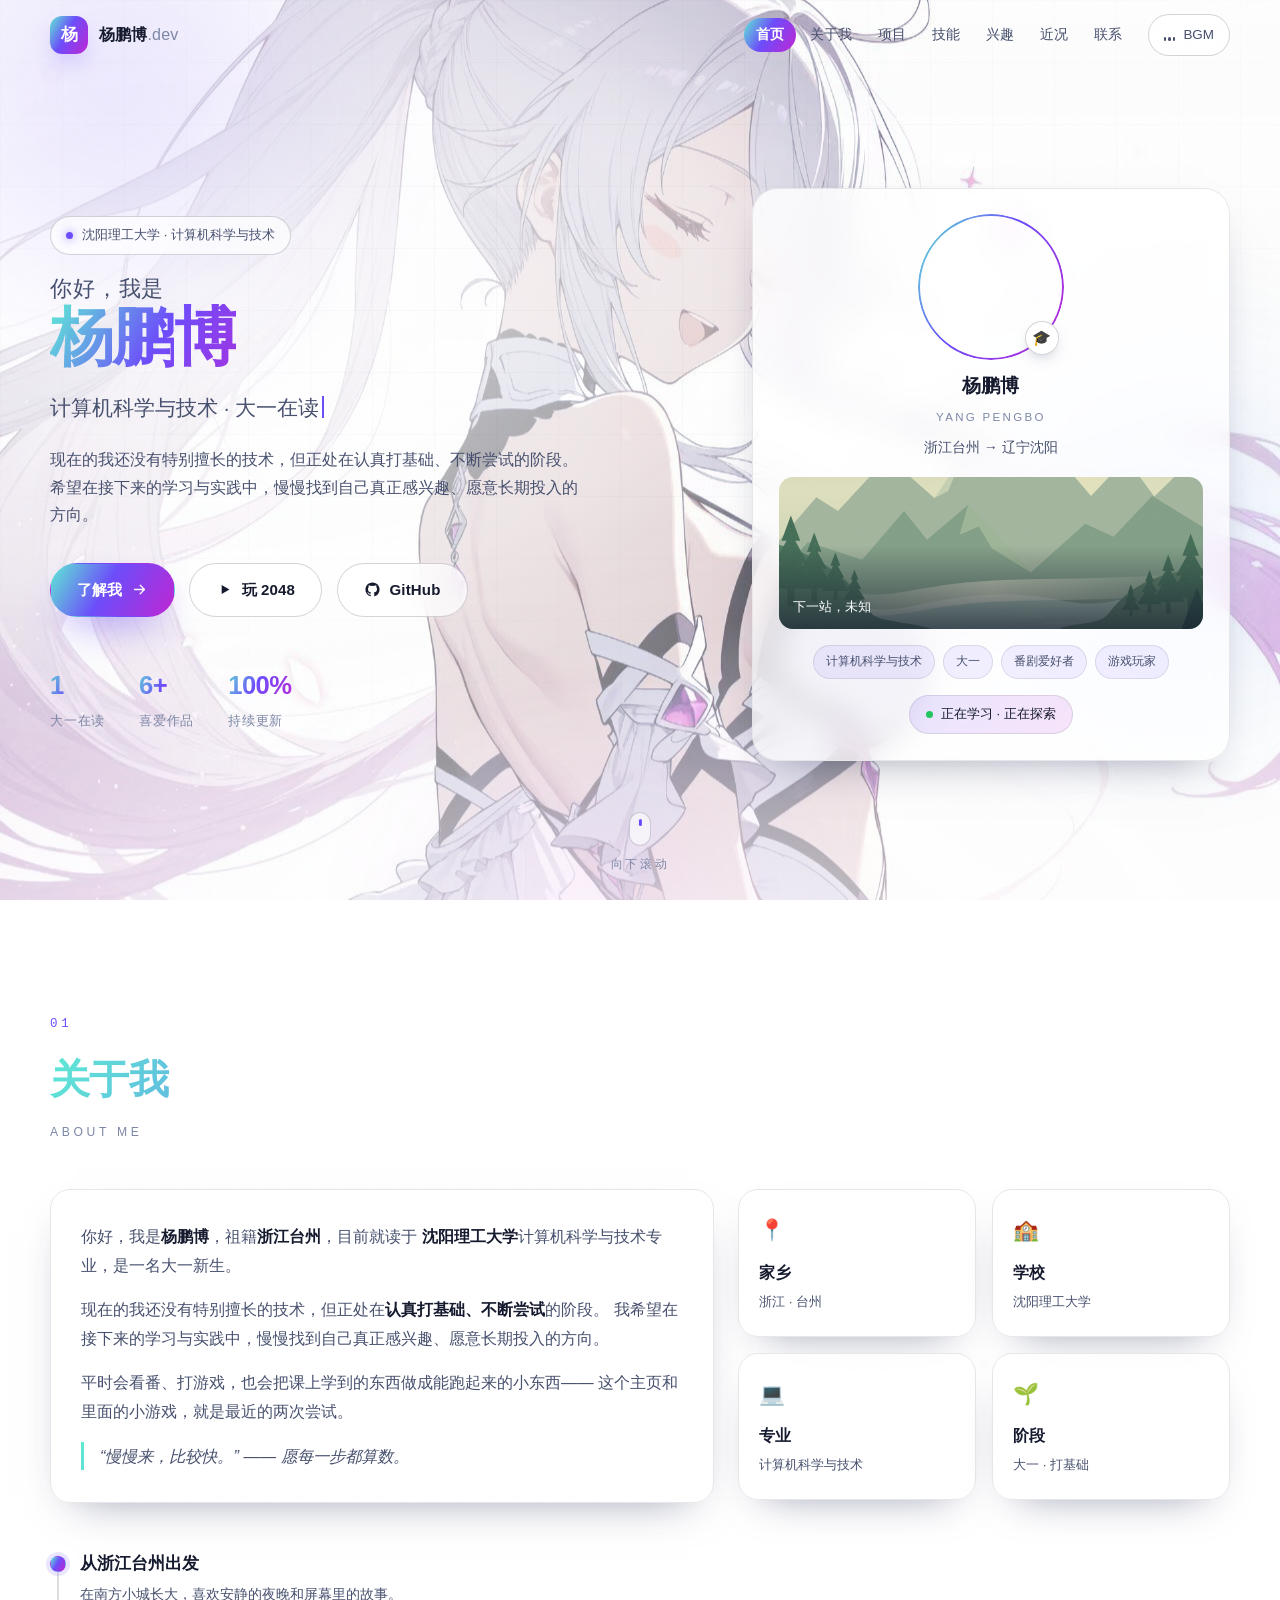
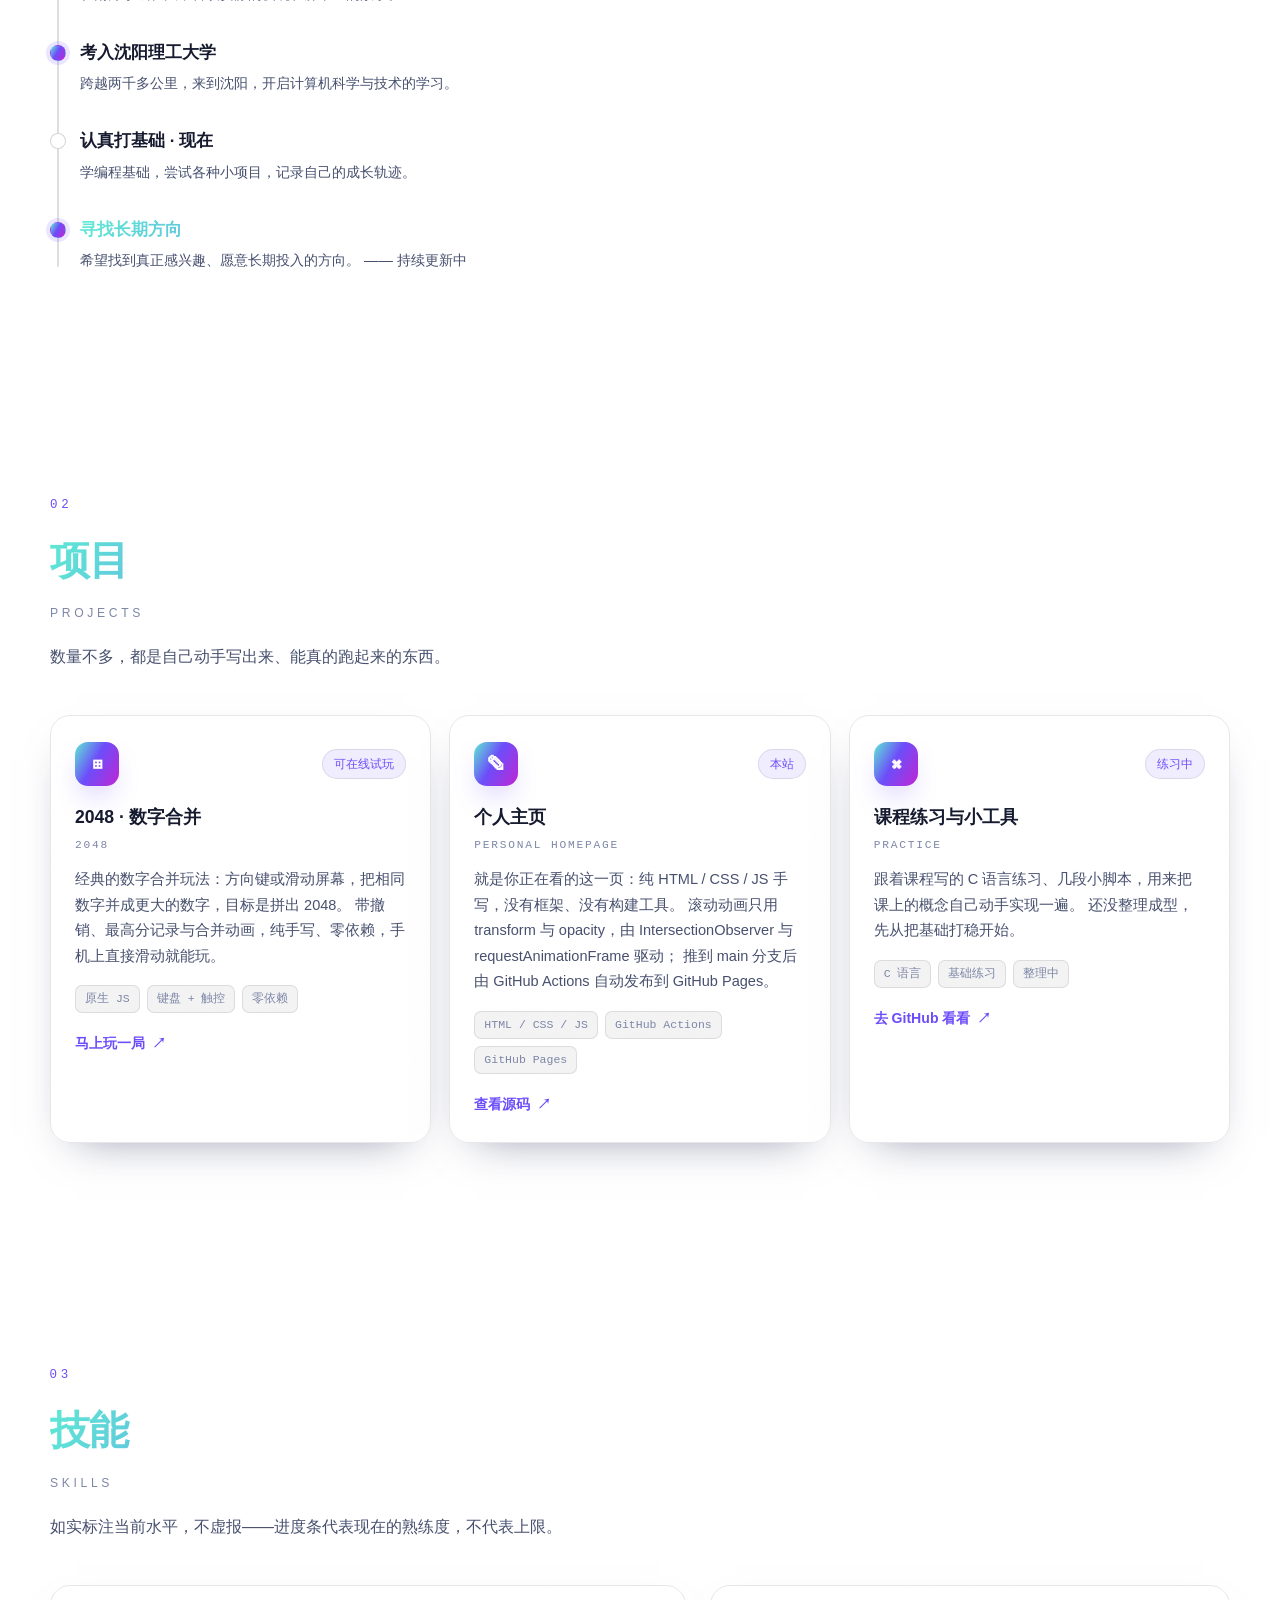
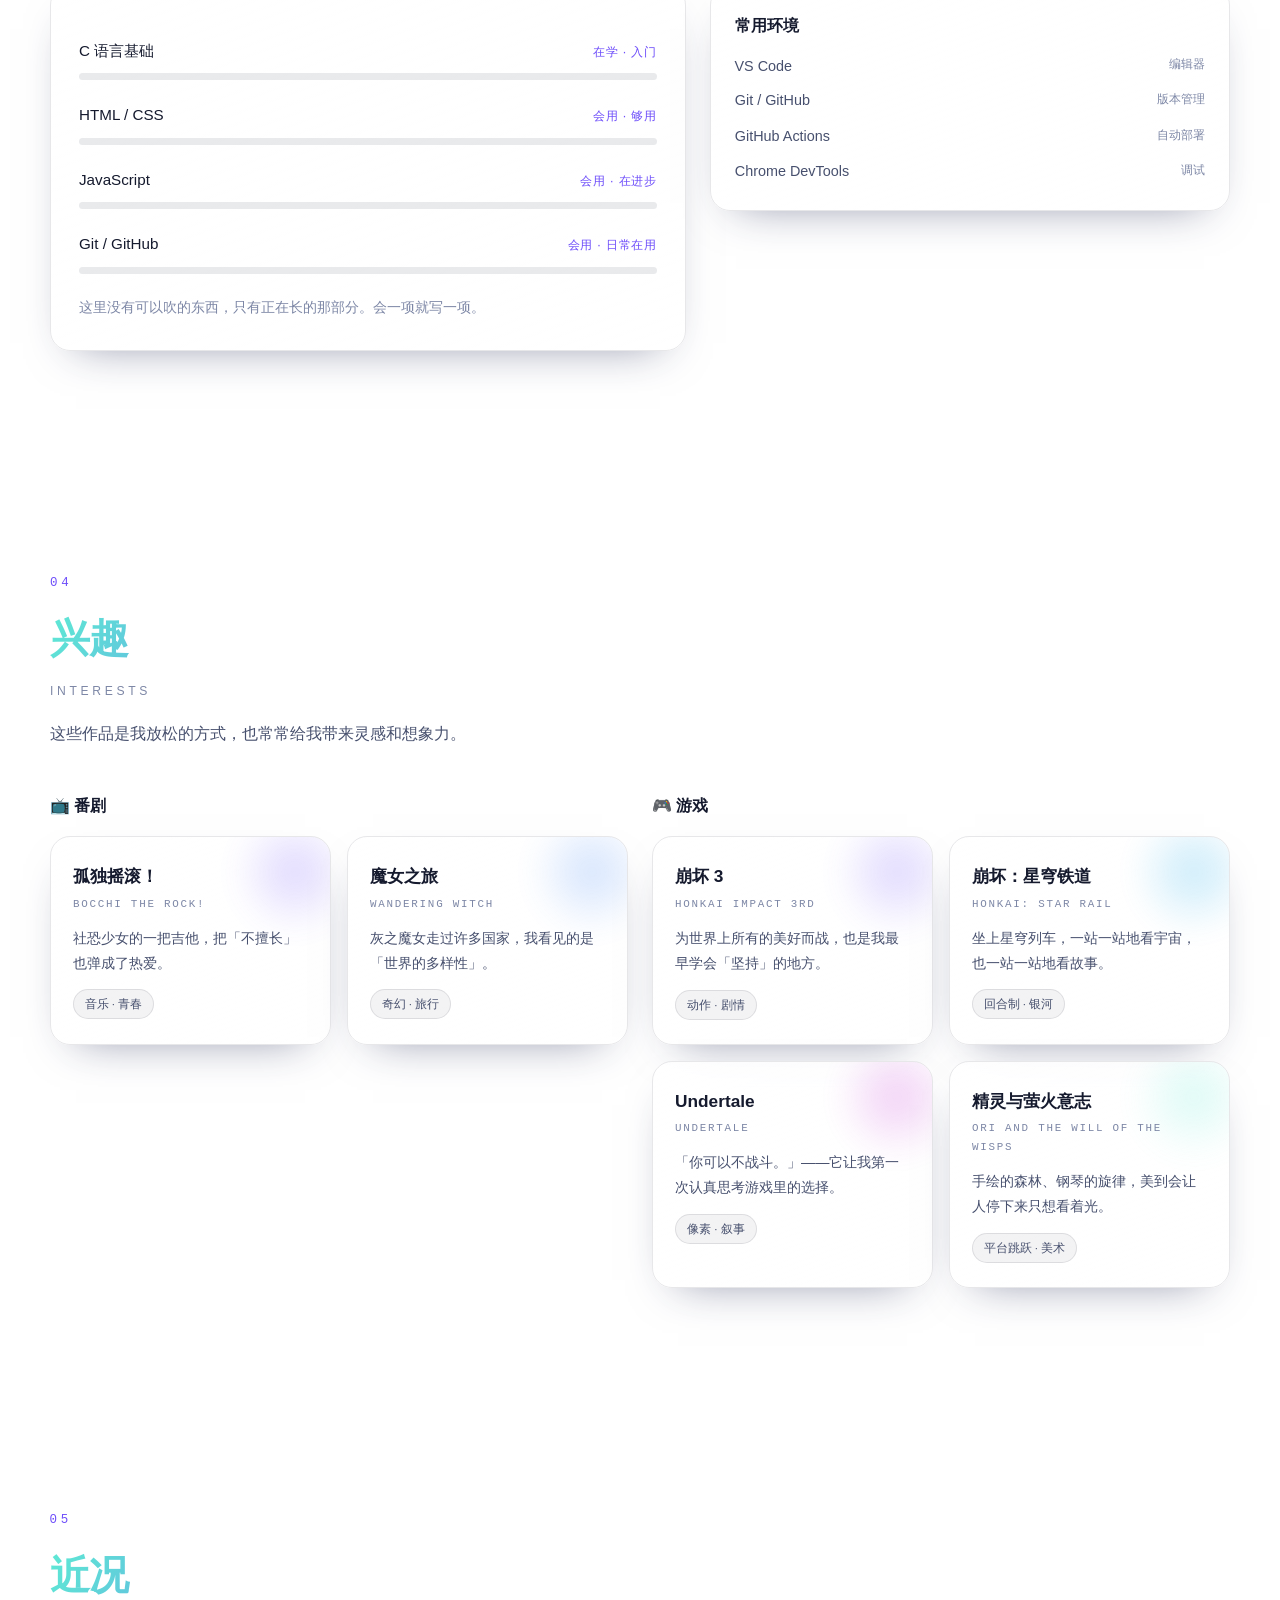
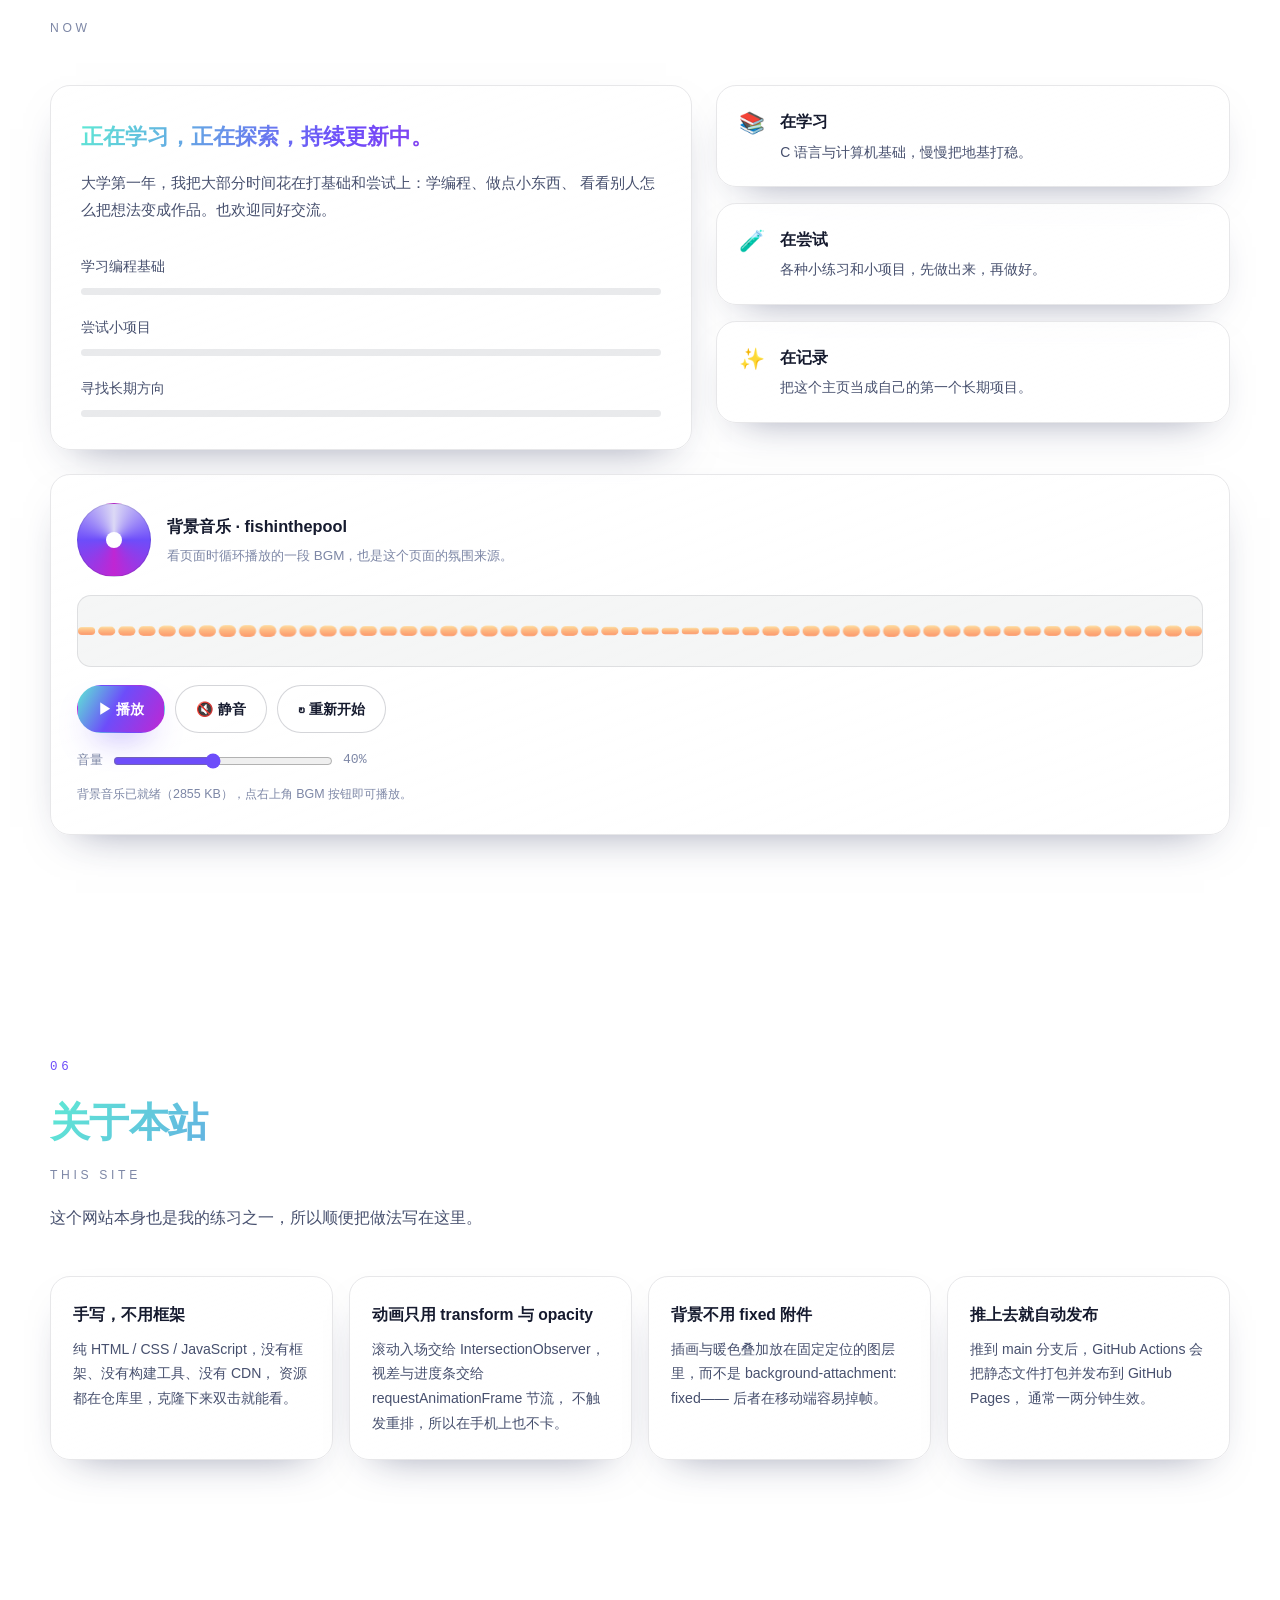
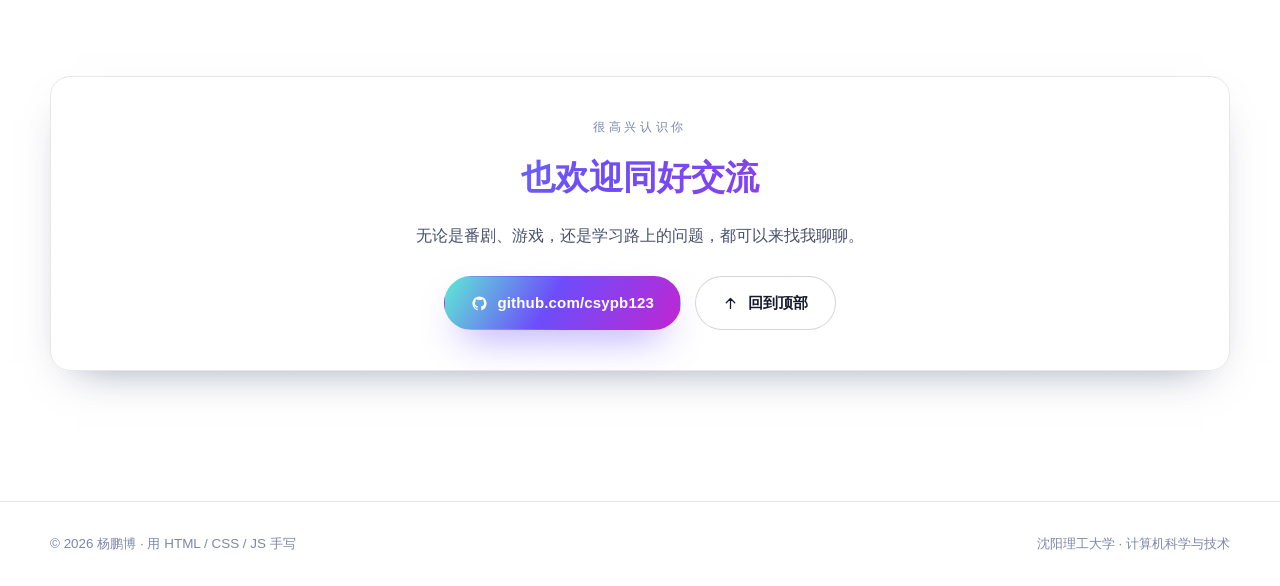
==== commit 2a9e9e70: "Enforce a minimum loader display time so it animates instead of flashing" ====
--- a/index.html
+++ b/index.html
@@ -17,7 +17,7 @@
 
 <link rel="icon" href="assets/favicon.svg" type="image/svg+xml">
 <link rel="apple-touch-icon" href="assets/favicon.svg">
-<link rel="stylesheet" href="styles.css?v=20261024">
+<link rel="stylesheet" href="styles.css?v=20261025">
 <script>document.documentElement.className += ' js';</script>
 </head>
 <body>
@@ -41,14 +41,17 @@
 (function () {
   var pl = document.getElementById('preloader');
   var hint = document.getElementById('plHint');
-  var MIN_MS = 700;                    // 太短会闪一下，反而像卡顿
-  var started = Date.now();
+  // 至少展示这么久：太短会「闪一下」，反而像卡顿或出错
+  var MIN_MS = 820;
+  var started = (window.performance && performance.now) ? performance.now() : Date.now();
   var closed = false;
+
+  function now() { return (window.performance && performance.now) ? performance.now() : Date.now(); }
 
   function dismiss() {
     if (closed || !pl) return;
     closed = true;
-    var left = Math.max(0, MIN_MS - (Date.now() - started));
+    var left = Math.max(0, MIN_MS - (now() - started));
     window.setTimeout(function () {
       pl.classList.add('is-done');
       document.body.classList.remove('is-locked');
@@ -74,8 +77,8 @@
   if (document.readyState === 'complete') dismiss();
   else window.addEventListener('load', dismiss);
 
-  // 兜底：无论加载是否完成，最多 2.2 秒也要放人进去
-  window.setTimeout(dismiss, 2200);
+  // 兜底：无论加载是否完成，最多 2.4 秒也要放人进去
+  window.setTimeout(dismiss, 2400);
 })();
 </script>
 
@@ -656,6 +659,6 @@
   <svg viewBox="0 0 24 24" aria-hidden="true"><path d="M12 19V5M6 11l6-6 6 6" fill="none" stroke="currentColor" stroke-width="1.8" stroke-linecap="round" stroke-linejoin="round"/></svg>
 </button>
 
-<script src="script.js?v=20261024"></script>
+<script src="script.js?v=20261025"></script>
 </body>
 </html>
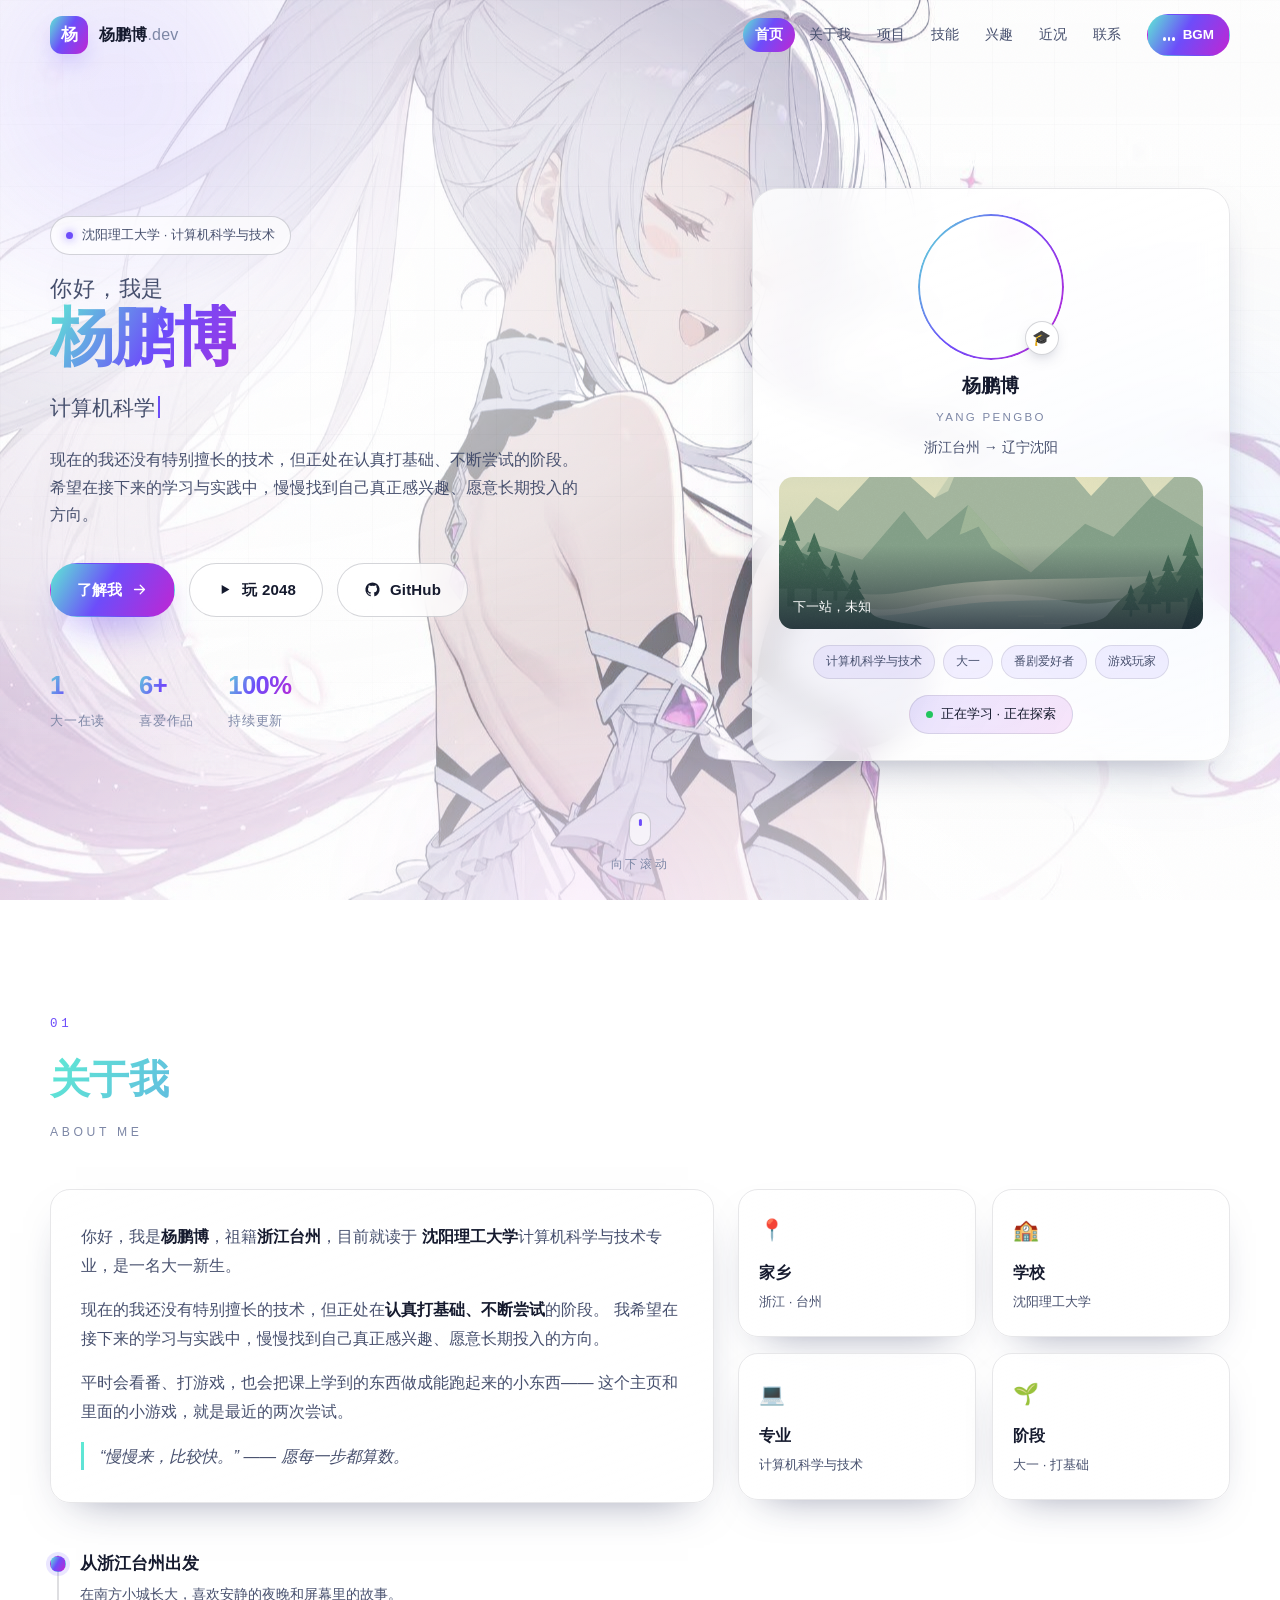
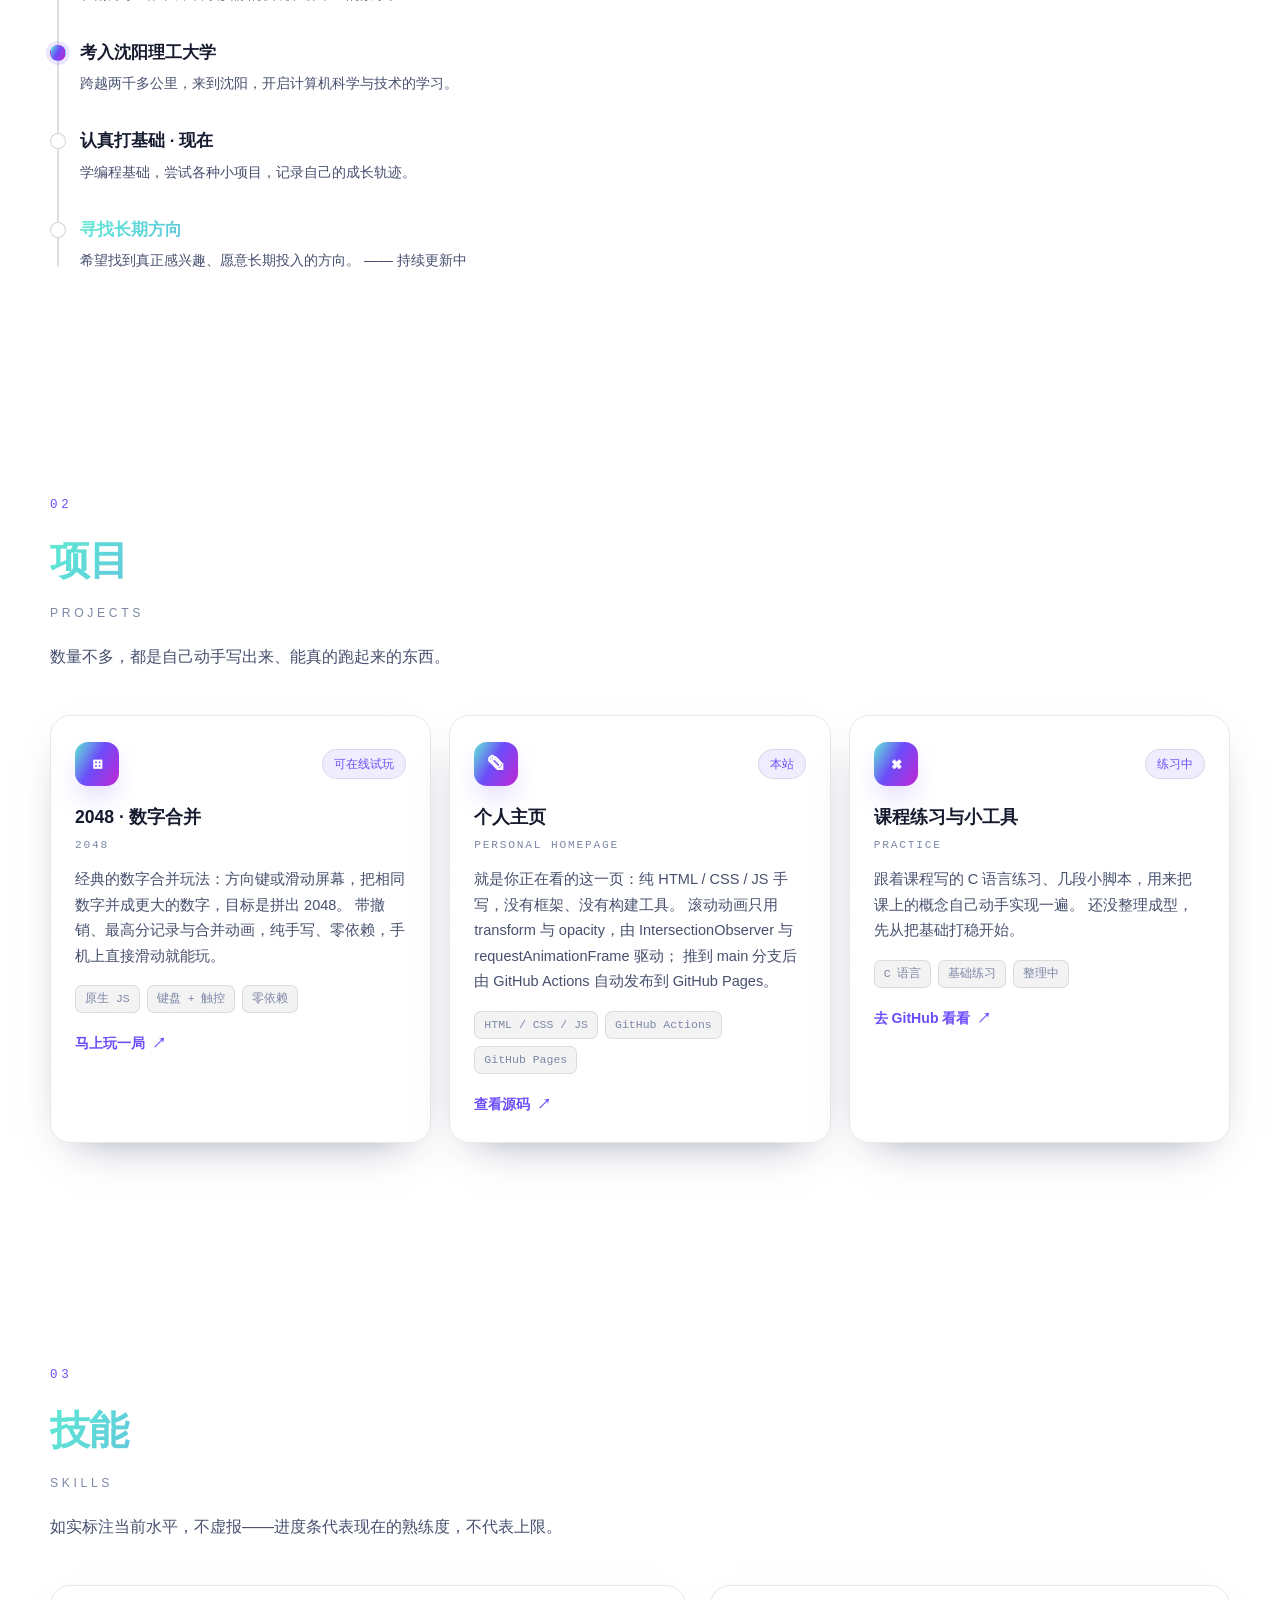
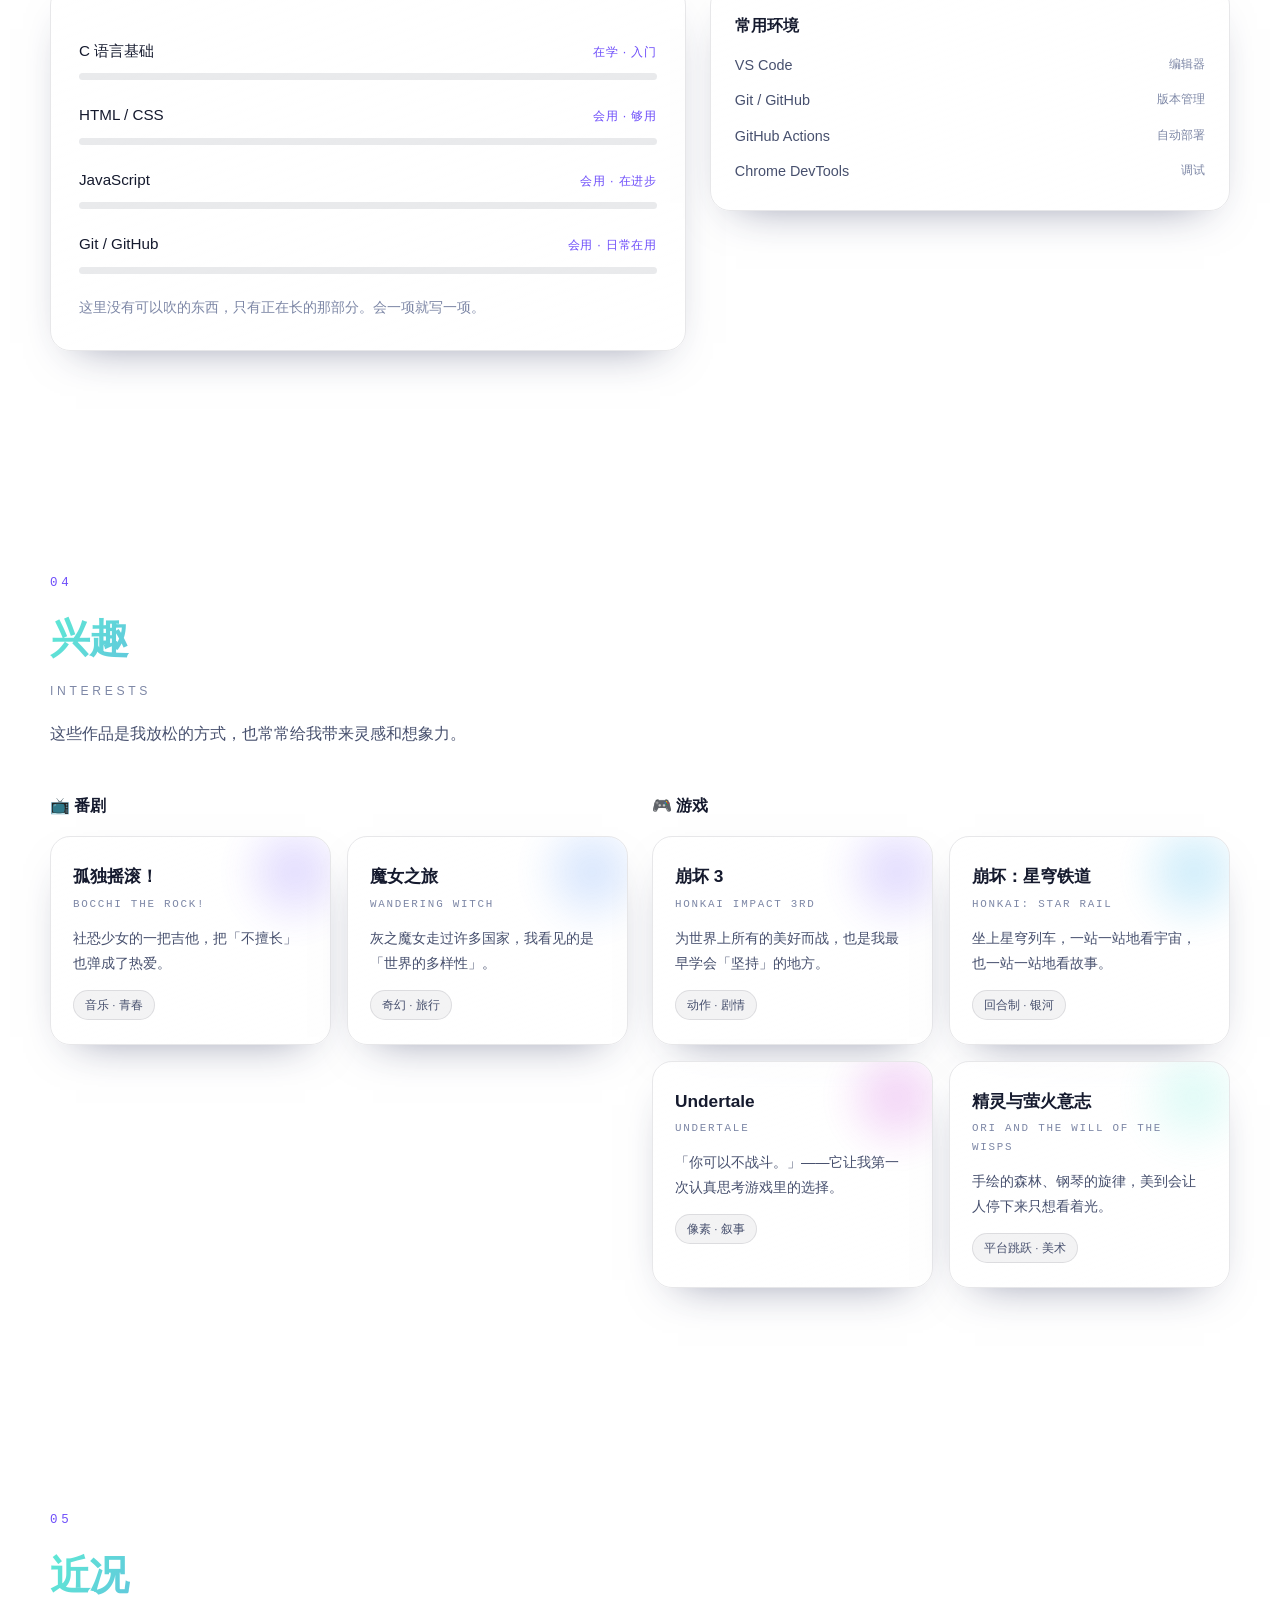
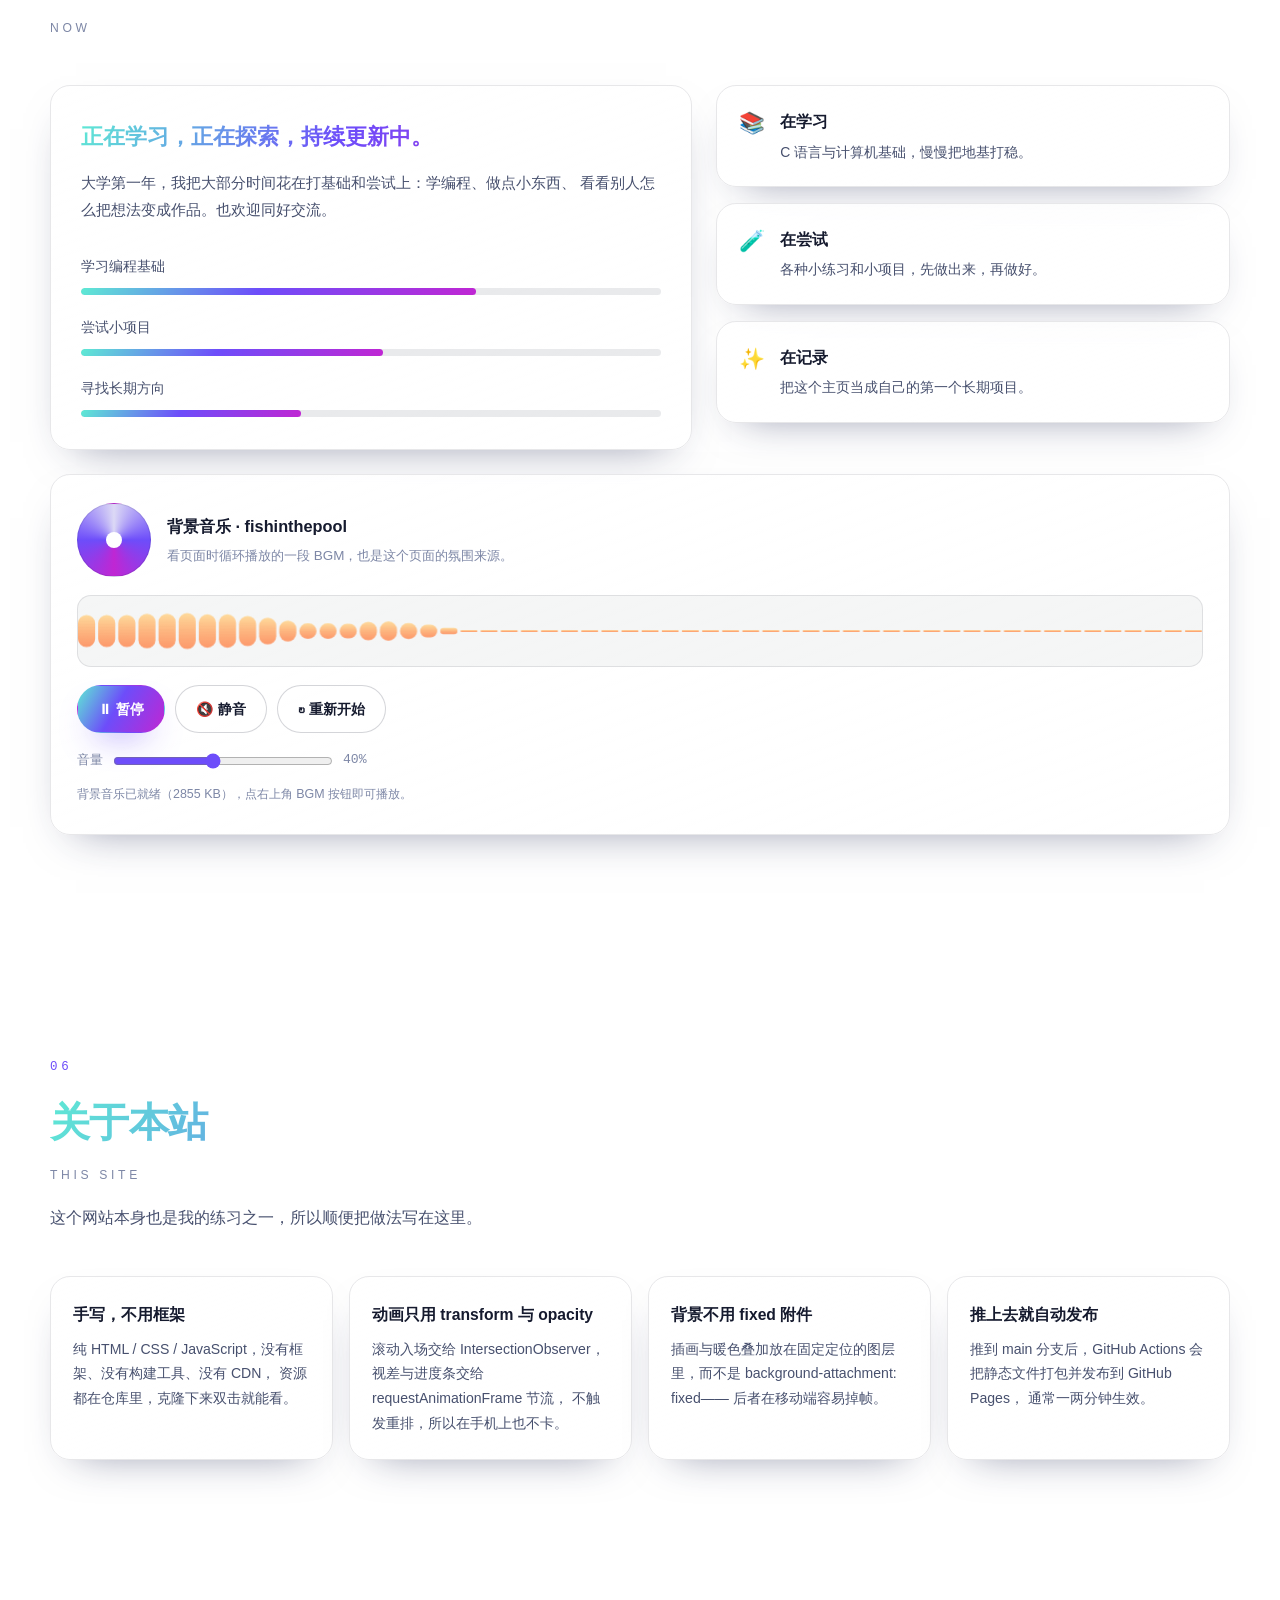
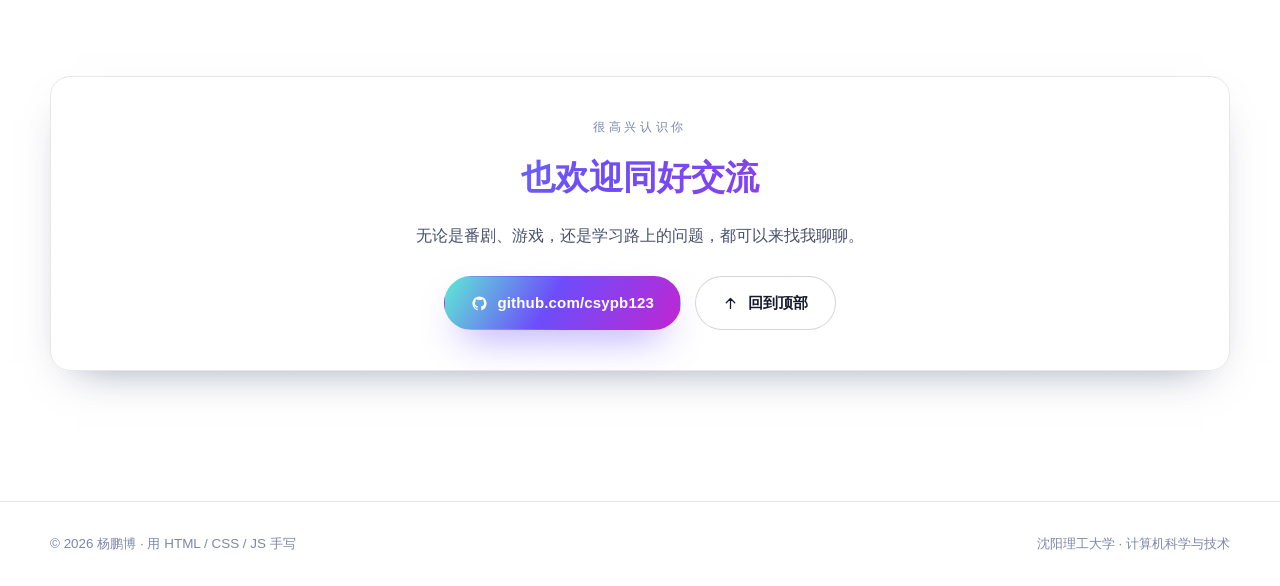
==== commit 71b559ca: "Start background music on the first scroll, with click and key fallbacks" ====
--- a/index.html
+++ b/index.html
@@ -17,7 +17,7 @@
 
 <link rel="icon" href="assets/favicon.svg" type="image/svg+xml">
 <link rel="apple-touch-icon" href="assets/favicon.svg">
-<link rel="stylesheet" href="styles.css?v=20261025">
+<link rel="stylesheet" href="styles.css?v=20261026">
 <script>document.documentElement.className += ' js';</script>
 </head>
 <body>
@@ -578,8 +578,9 @@
         </label>
 
         <p class="bgm__tip" id="bgmTip">
-          进页面会尽量自动播放：浏览器允许就直接出声；不允许时会先静音播放，
-          页面上会出现「点击开启声音」的提示，点任意位置即可出声。
+          进页面会尽量自动播放：浏览器允许就直接出声。不允许时会先静音播放，
+          你<b>滚动页面</b>就会尝试放出来（部分浏览器允许）；若仍是静音，
+          按<b>点击页面任意处</b>或<b>按一下键盘</b>即可出声——这是浏览器唯一认可的方式。
           右上角的 BGM 按钮随时可以开关。
         </p>
       </div>
@@ -659,6 +660,6 @@
   <svg viewBox="0 0 24 24" aria-hidden="true"><path d="M12 19V5M6 11l6-6 6 6" fill="none" stroke="currentColor" stroke-width="1.8" stroke-linecap="round" stroke-linejoin="round"/></svg>
 </button>
 
-<script src="script.js?v=20261025"></script>
+<script src="script.js?v=20261026"></script>
 </body>
 </html>
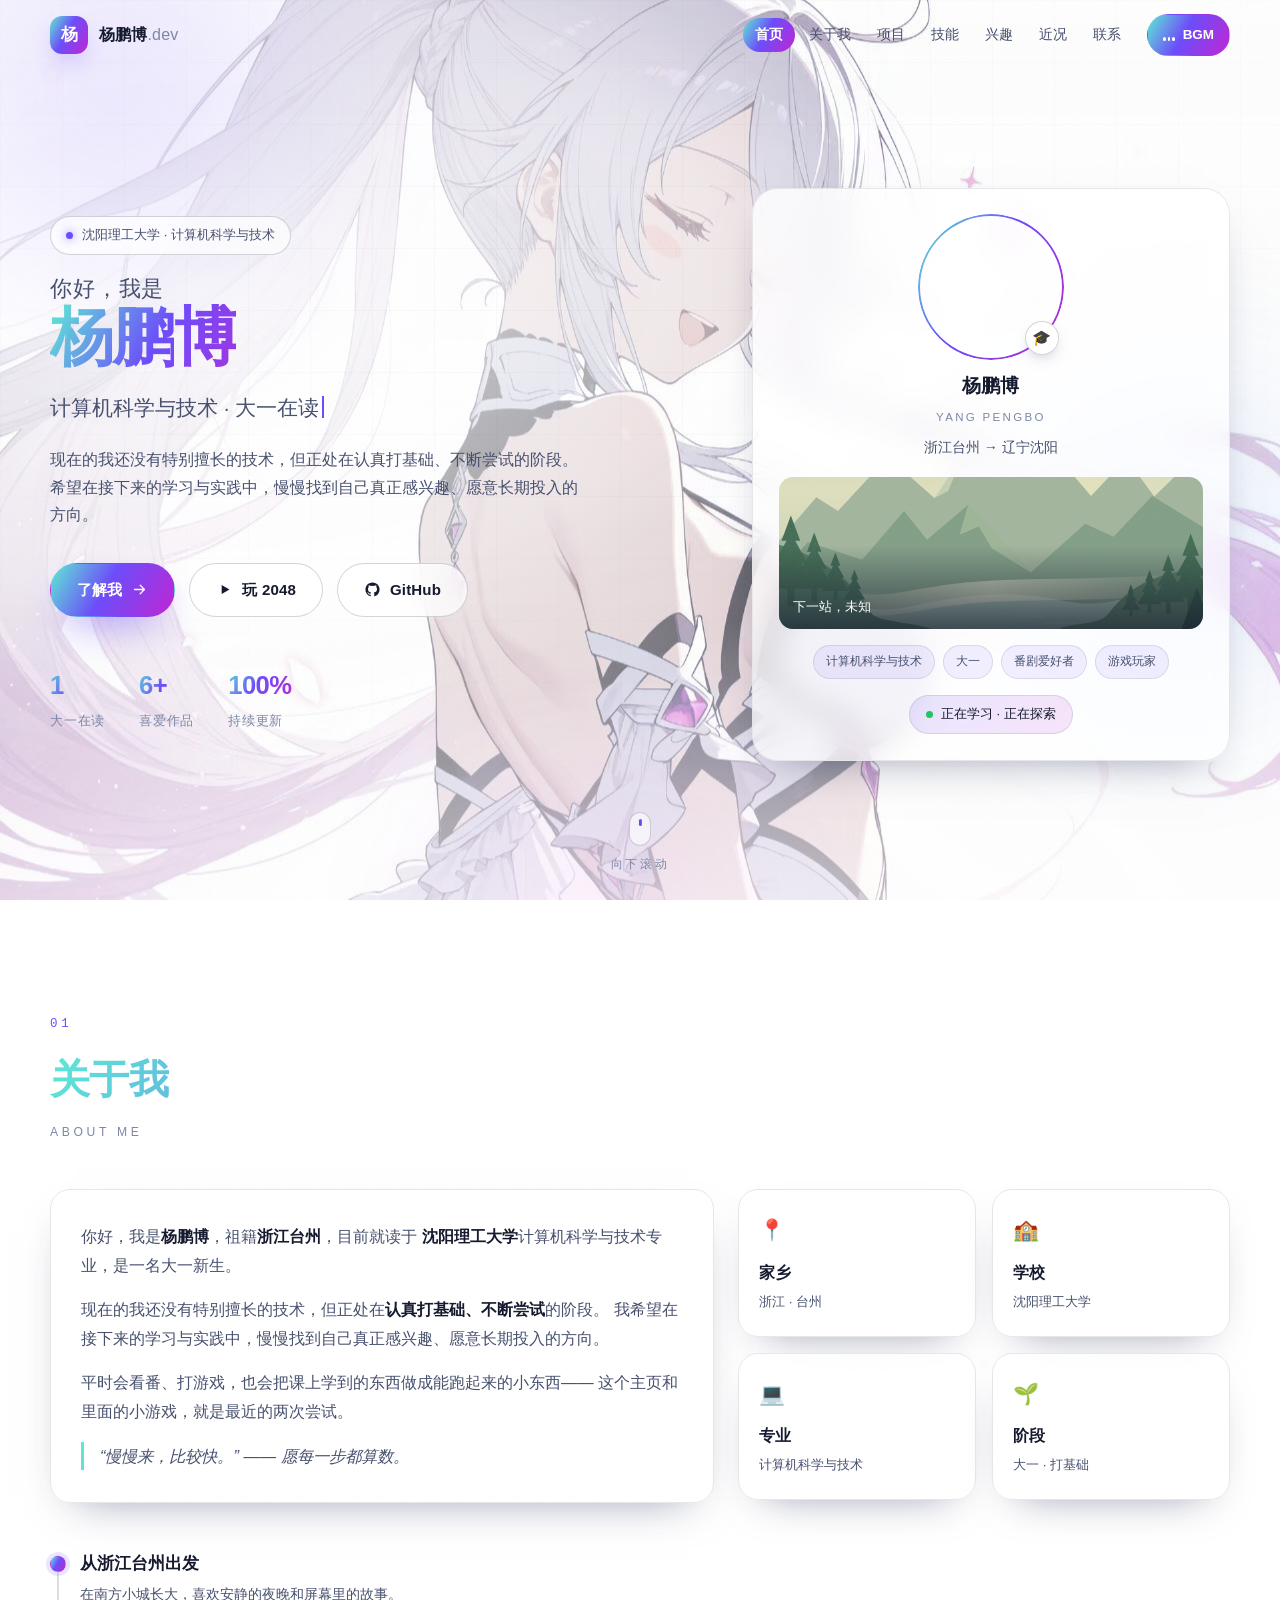
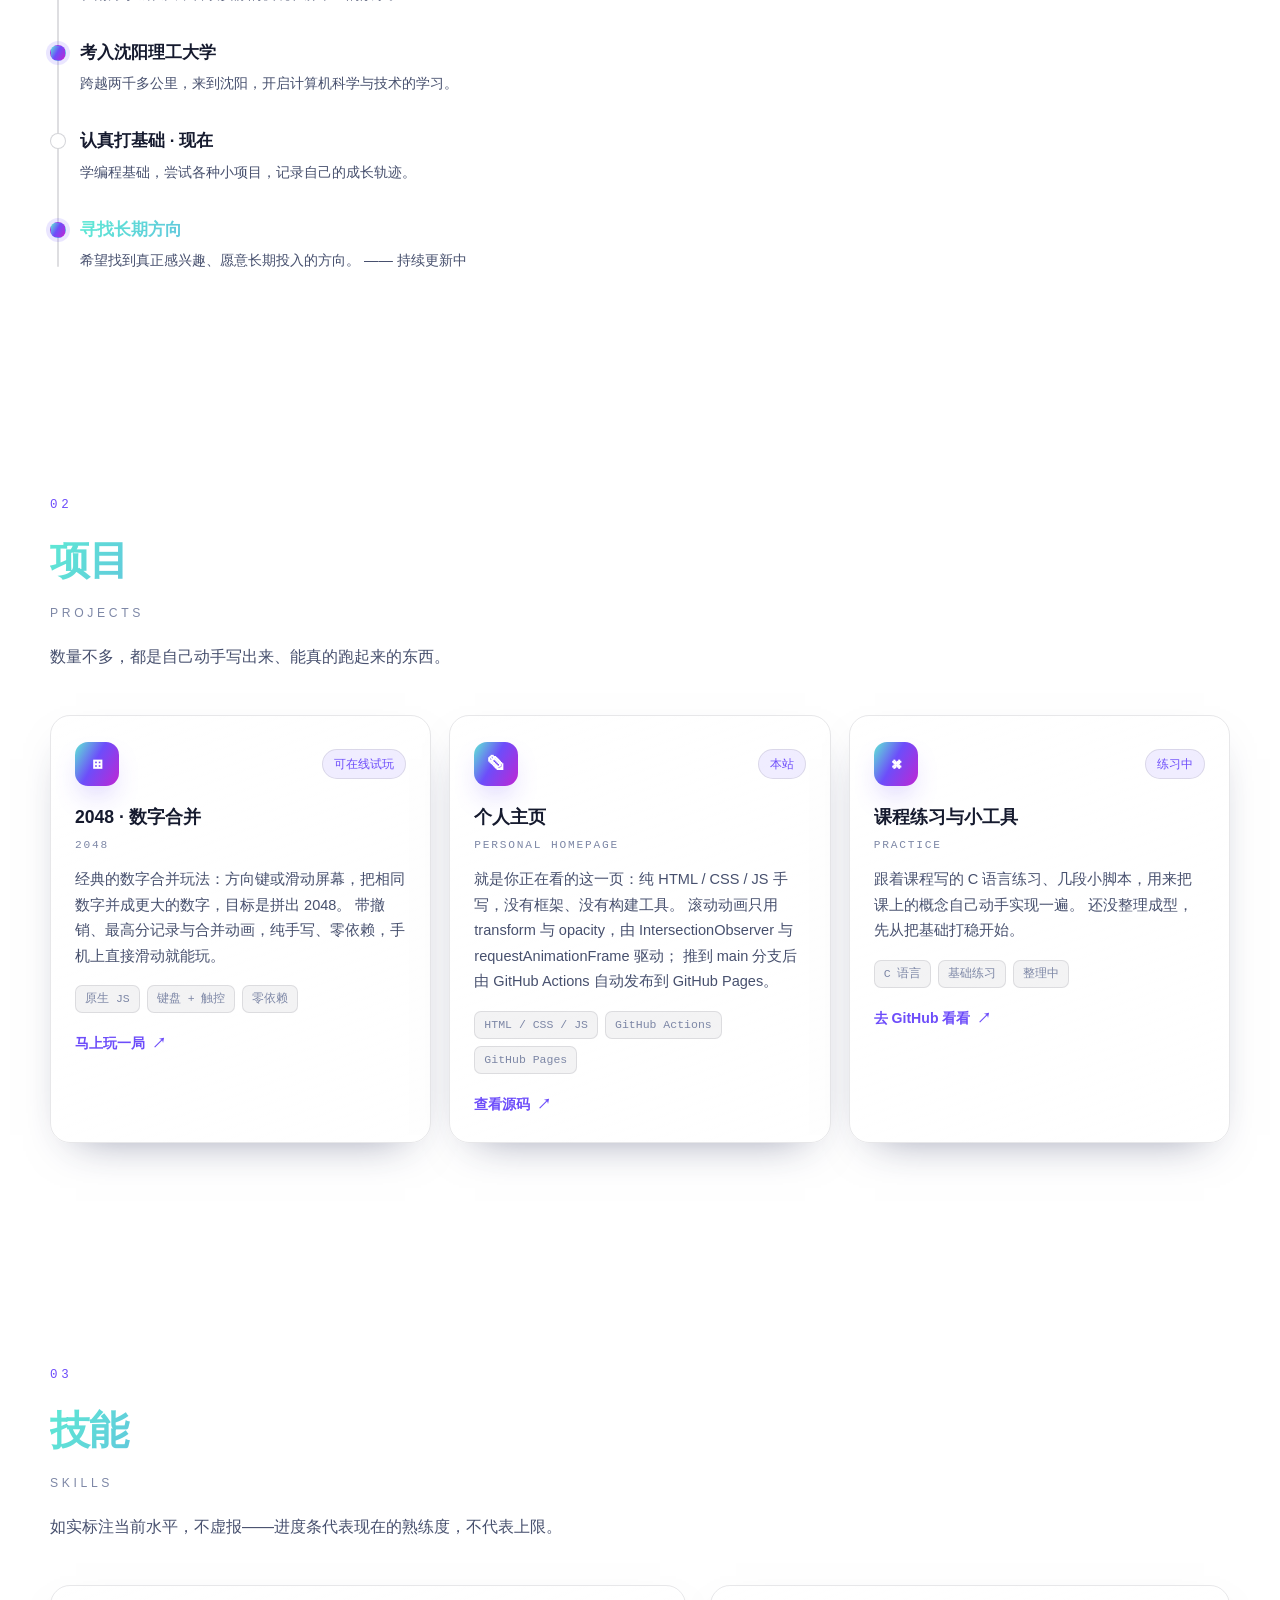
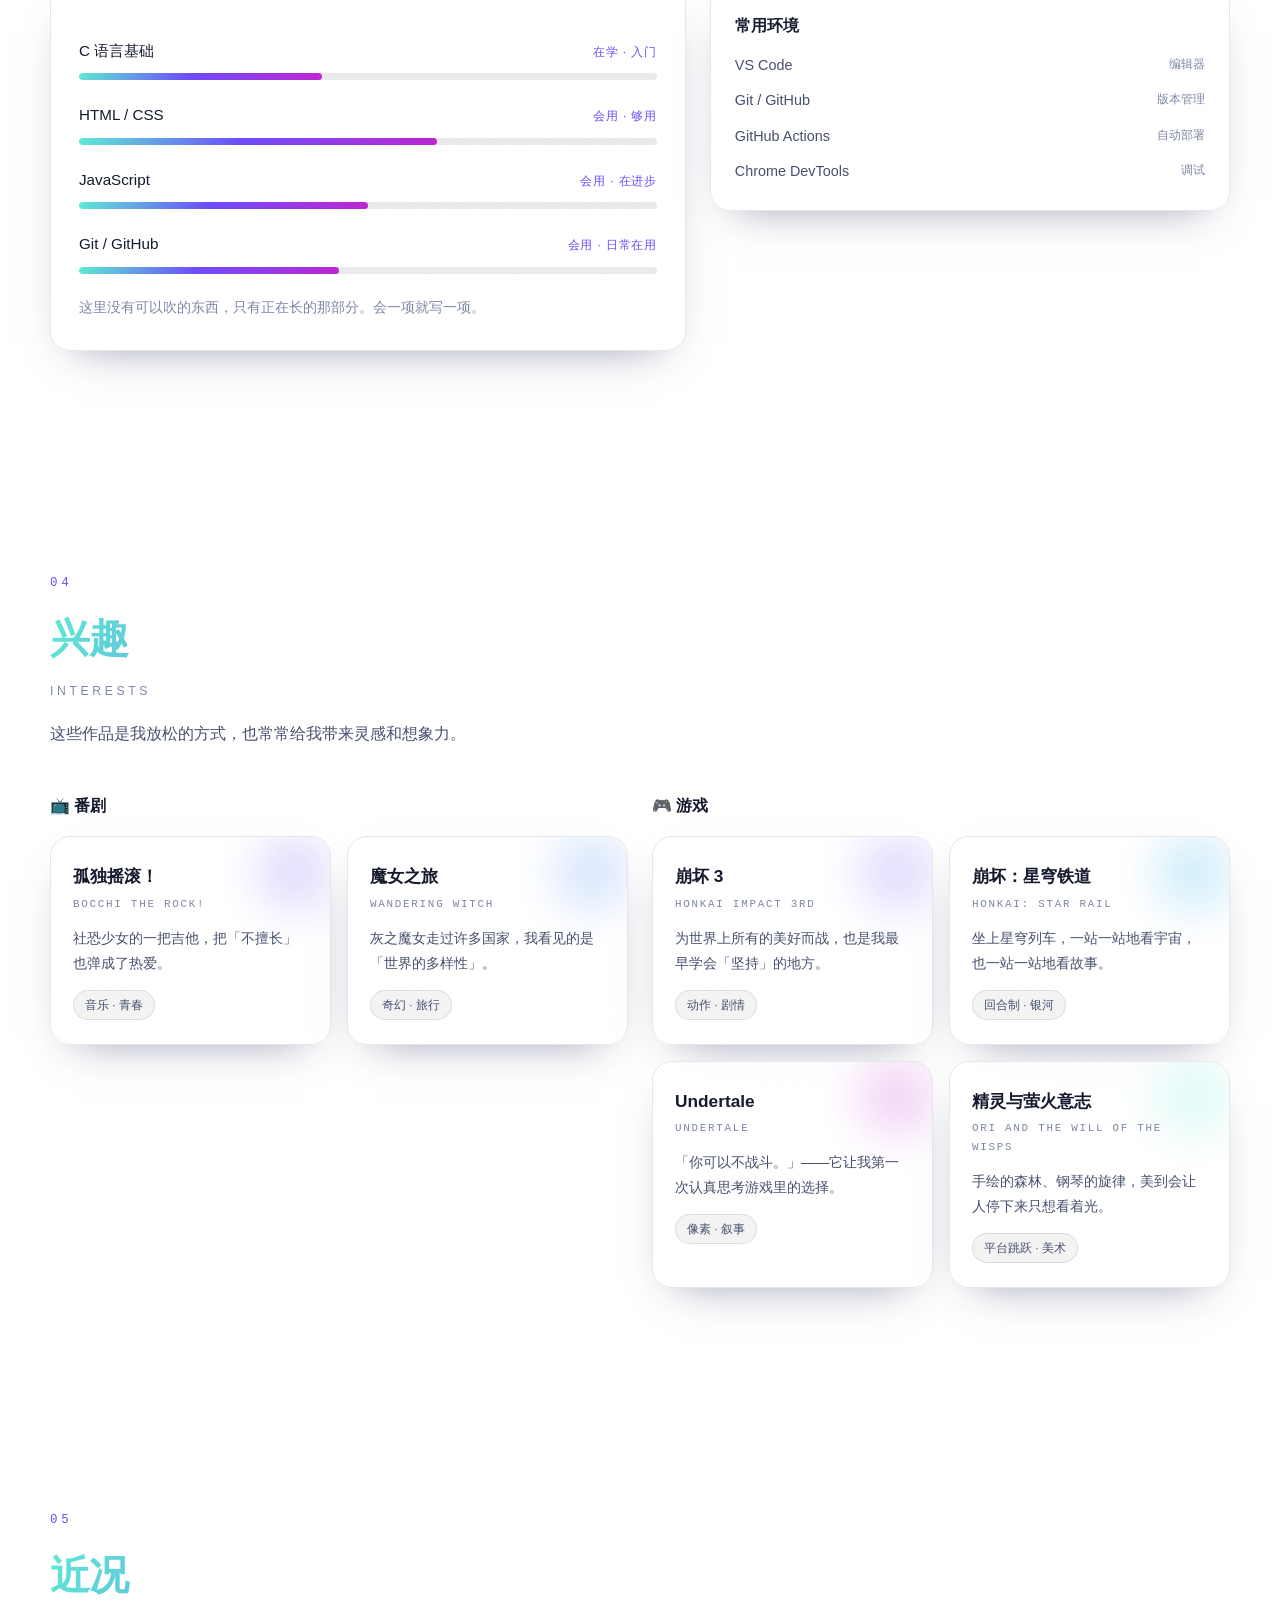
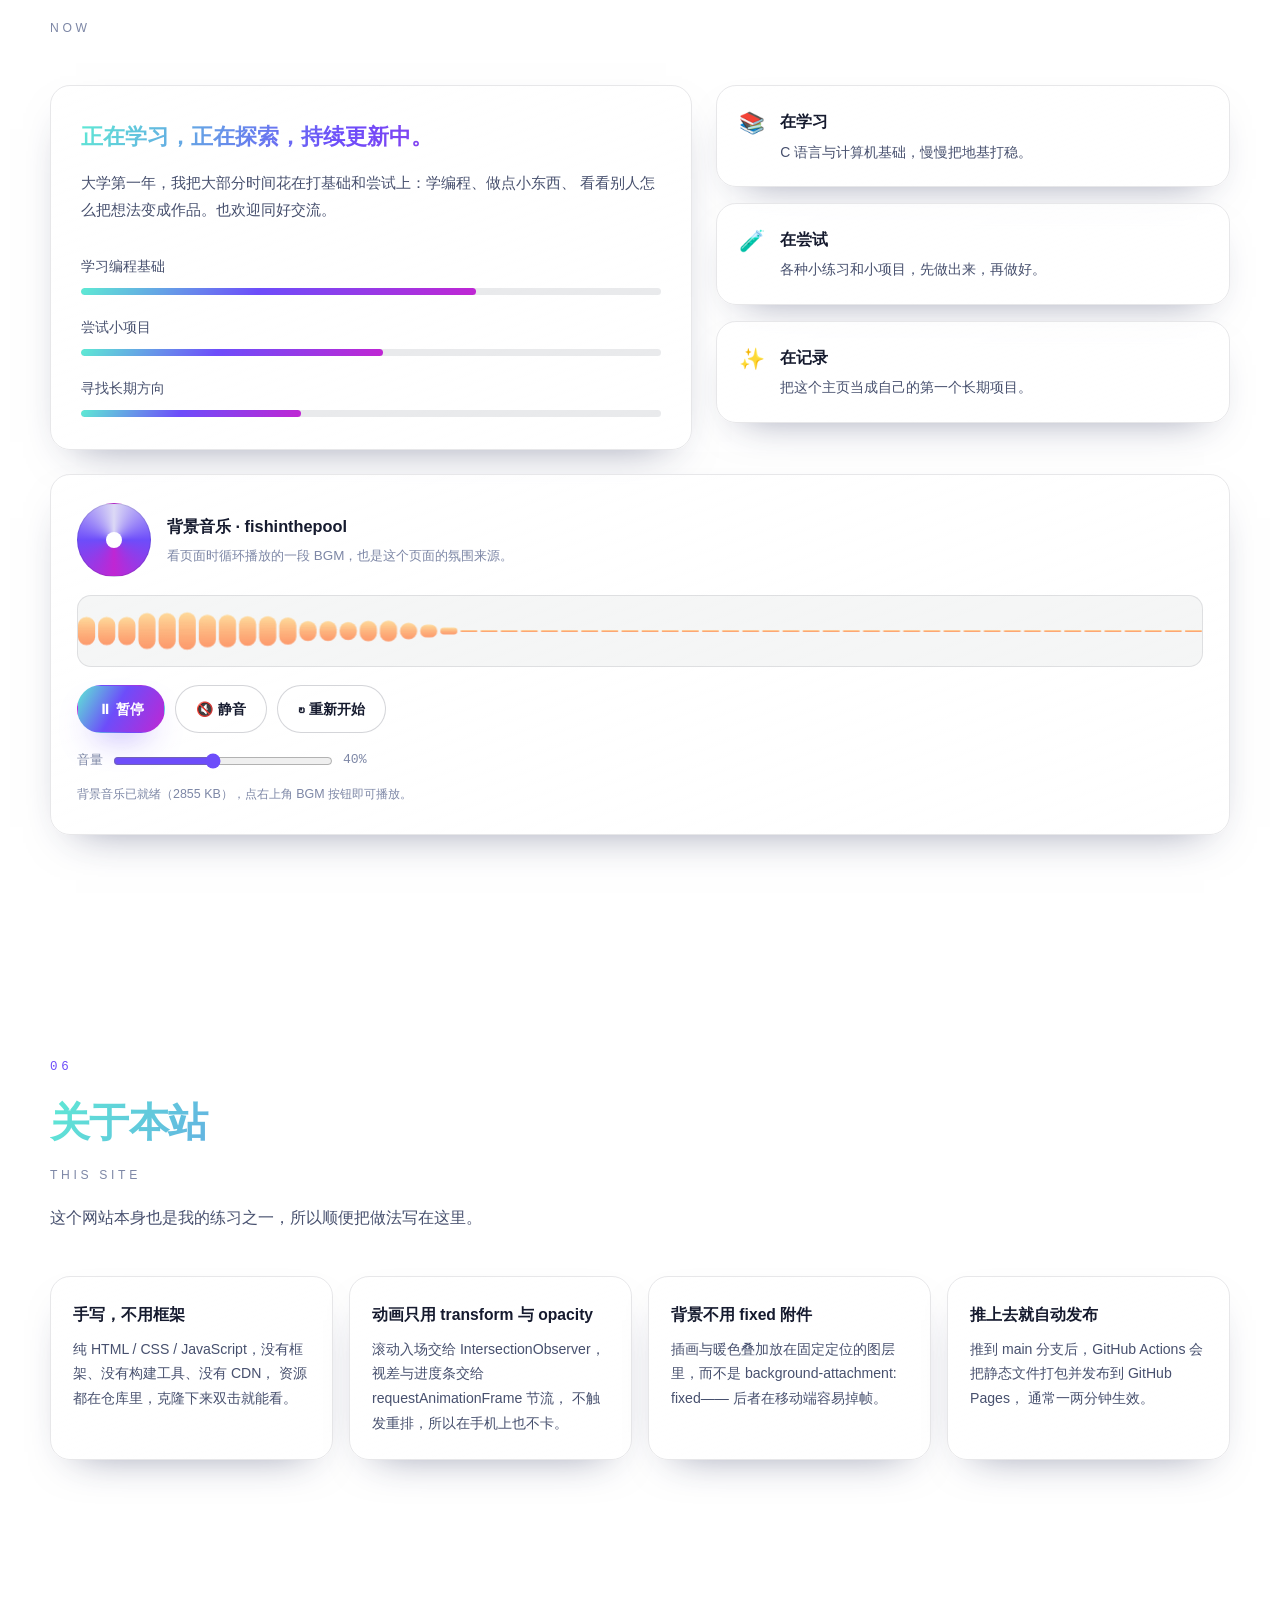
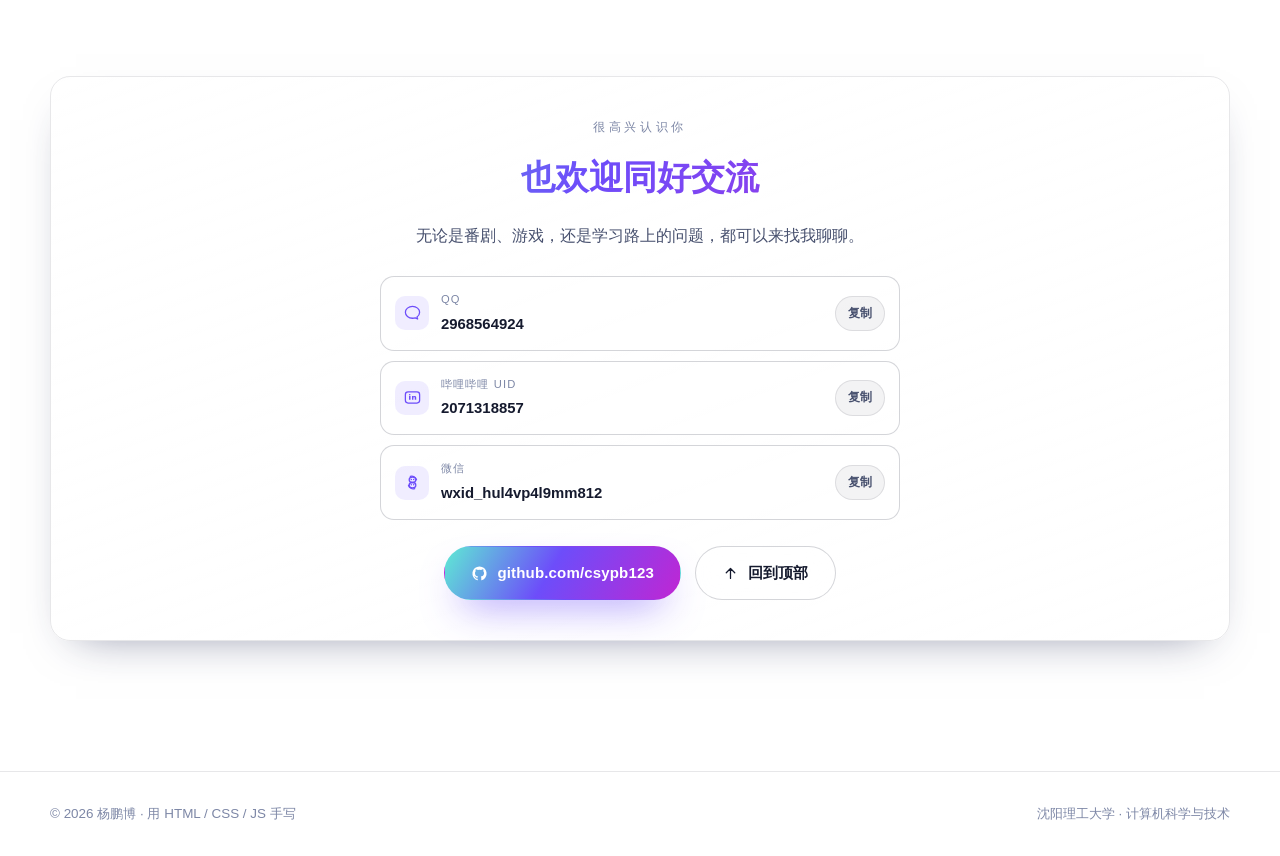
==== commit e1341444: "Add QQ, Bilibili UID and WeChat contact cards with copy-to-clipboard" ====
--- a/index.html
+++ b/index.html
@@ -17,7 +17,7 @@
 
 <link rel="icon" href="assets/favicon.svg" type="image/svg+xml">
 <link rel="apple-touch-icon" href="assets/favicon.svg">
-<link rel="stylesheet" href="styles.css?v=20261026">
+<link rel="stylesheet" href="styles.css?v=20261027">
 <script>document.documentElement.className += ' js';</script>
 </head>
 <body>
@@ -632,6 +632,42 @@
         <p class="contact__eyebrow">很高兴认识你</p>
         <h2 class="grad-text">也欢迎同好交流</h2>
         <p class="contact__desc">无论是番剧、游戏，还是学习路上的问题，都可以来找我聊聊。</p>
+
+        <ul class="contact__list">
+          <li class="contact__item">
+            <span class="contact__icon" aria-hidden="true">
+              <svg viewBox="0 0 24 24"><path d="M12 3c4.97 0 9 3.36 9 7.5 0 2.35-1.3 4.44-3.33 5.82l.83 2.68-3.02-1.5A11 11 0 0 1 12 18c-4.97 0-9-3.36-9-7.5S7.03 3 12 3z" fill="none" stroke="currentColor" stroke-width="1.6" stroke-linejoin="round"/></svg>
+            </span>
+            <span class="contact__meta">
+              <span class="contact__label">QQ</span>
+              <span class="contact__value" data-copy="2968564924">2968564924</span>
+            </span>
+            <button class="contact__copy" type="button" data-copy="2968564924" aria-label="复制 QQ 号">复制</button>
+          </li>
+
+          <li class="contact__item">
+            <span class="contact__icon" aria-hidden="true">
+              <svg viewBox="0 0 24 24"><rect x="3" y="5" width="18" height="14" rx="3.4" fill="none" stroke="currentColor" stroke-width="1.6"/><path d="M7.6 10.2h1.9v4.6H7.6zM7.5 8.6a1 1 0 1 1 2 0 1 1 0 0 1-2 0zM11.4 10.2h1.8v.66c.3-.45.86-.78 1.56-.78 1.2 0 1.94.76 1.94 2.1v2.62h-1.88v-2.36c0-.6-.28-.94-.8-.94-.55 0-.9.4-.9 1.03v2.27h-1.72z" fill="currentColor"/></svg>
+            </span>
+            <span class="contact__meta">
+              <span class="contact__label">哔哩哔哩 UID</span>
+              <a class="contact__value contact__value--link" href="https://space.bilibili.com/2071318857" target="_blank" rel="noopener" data-copy="2071318857">2071318857</a>
+            </span>
+            <button class="contact__copy" type="button" data-copy="2071318857" aria-label="复制 B 站 UID">复制</button>
+          </li>
+
+          <li class="contact__item">
+            <span class="contact__icon" aria-hidden="true">
+              <svg viewBox="0 0 24 24"><path d="M9.2 4.3c3.5-1.1 6.9.9 7.9 4.2M14.8 19.7c-3.5 1.1-6.9-.9-7.9-4.2" fill="none" stroke="currentColor" stroke-width="1.6" stroke-linecap="round"/><ellipse cx="12" cy="8.6" rx="4.2" ry="3.4" fill="none" stroke="currentColor" stroke-width="1.6"/><ellipse cx="12" cy="15.4" rx="4.2" ry="3.4" fill="none" stroke="currentColor" stroke-width="1.6"/><circle cx="10.5" cy="8.1" r=".9" fill="currentColor"/><circle cx="13.5" cy="8.1" r=".9" fill="currentColor"/><circle cx="10.5" cy="14.9" r=".9" fill="currentColor"/><circle cx="13.5" cy="14.9" r=".9" fill="currentColor"/></svg>
+            </span>
+            <span class="contact__meta">
+              <span class="contact__label">微信</span>
+              <span class="contact__value" data-copy="wxid_hul4vp4l9mm812">wxid_hul4vp4l9mm812</span>
+            </span>
+            <button class="contact__copy" type="button" data-copy="wxid_hul4vp4l9mm812" aria-label="复制微信号">复制</button>
+          </li>
+        </ul>
+
         <div class="contact__actions">
           <a class="btn btn--primary" href="https://github.com/csypb123" target="_blank" rel="noopener">
             <svg viewBox="0 0 24 24" aria-hidden="true"><path d="M12 2a10 10 0 0 0-3.16 19.49c.5.09.68-.22.68-.48v-1.7c-2.78.6-3.37-1.34-3.37-1.34-.45-1.16-1.11-1.47-1.11-1.47-.91-.62.07-.61.07-.61 1 .07 1.53 1.03 1.53 1.03.89 1.53 2.34 1.09 2.91.83.09-.65.35-1.09.63-1.34-2.22-.25-4.56-1.11-4.56-4.95 0-1.09.39-1.98 1.03-2.68-.1-.25-.45-1.27.1-2.65 0 0 .84-.27 2.75 1.02a9.5 9.5 0 0 1 5 0c1.91-1.29 2.75-1.02 2.75-1.02.55 1.38.2 2.4.1 2.65.64.7 1.03 1.59 1.03 2.68 0 3.85-2.34 4.7-4.57 4.95.36.31.68.92.68 1.85v2.74c0 .27.18.58.69.48A10 10 0 0 0 12 2z" fill="currentColor"/></svg>
@@ -660,6 +696,6 @@
   <svg viewBox="0 0 24 24" aria-hidden="true"><path d="M12 19V5M6 11l6-6 6 6" fill="none" stroke="currentColor" stroke-width="1.8" stroke-linecap="round" stroke-linejoin="round"/></svg>
 </button>
 
-<script src="script.js?v=20261026"></script>
+<script src="script.js?v=20261027"></script>
 </body>
 </html>
--- a/styles.css
+++ b/styles.css
@@ -605,6 +605,58 @@
 .contact__eyebrow { font-size: .78rem; letter-spacing: .3em; text-transform: uppercase; color: var(--text-3); }
 .contact h2 { margin-top: 10px; font-size: clamp(1.5rem, 4vw, 2.1rem); }
 .contact__desc { margin-top: 14px; color: var(--text-2); }
+
+/* 联系方式：可一键复制的信息行 */
+.contact__list {
+  list-style: none;
+  display: grid; gap: 10px;
+  grid-template-columns: 1fr;
+  max-width: 520px; margin: 26px auto 0;
+  text-align: left;
+}
+.contact__item {
+  display: flex; align-items: center; gap: 12px;
+  padding: 13px 14px; border-radius: 14px;
+  background: rgba(255, 255, 255, .72);
+  border: 1px solid var(--stroke-2);
+  transition: border-color .3s, background .3s, transform .35s var(--ease), box-shadow .3s;
+}
+.contact__item:hover {
+  transform: translateY(-2px);
+  border-color: rgba(109, 77, 250, .35);
+  background: #fff;
+  box-shadow: 0 18px 36px -24px rgba(30, 37, 80, .5);
+}
+.contact__icon {
+  flex: none; width: 34px; height: 34px; border-radius: 10px;
+  display: grid; place-items: center; color: var(--violet);
+  background: rgba(109, 77, 250, .1);
+}
+.contact__icon svg { width: 19px; height: 19px; display: block; }
+.contact__meta { display: flex; flex-direction: column; gap: 1px; min-width: 0; flex: 1; }
+.contact__label { font-size: .7rem; letter-spacing: .1em; text-transform: uppercase; color: var(--text-3); }
+.contact__value {
+  font-size: .93rem; font-weight: 600; color: var(--text);
+  font-variant-numeric: tabular-nums;
+  overflow-wrap: anywhere;
+}
+.contact__value--link { transition: color .3s; }
+.contact__value--link:hover { color: var(--violet); text-decoration: underline; text-underline-offset: 3px; }
+.contact__copy {
+  flex: none; cursor: pointer;
+  padding: 6px 12px; border-radius: 999px;
+  font-family: inherit; font-size: .76rem; font-weight: 600;
+  color: var(--text-2); background: rgba(21, 26, 46, .05);
+  border: 1px solid var(--stroke);
+  transition: color .25s, background .25s, border-color .25s, transform .25s var(--ease);
+}
+.contact__copy:hover { color: #fff; background: var(--violet); border-color: transparent; transform: translateY(-1px); }
+.contact__copy:active { transform: translateY(0) scale(.96); }
+.contact__copy.is-copied {
+  color: #fff; background: var(--violet); border-color: transparent;
+}
+.contact__copy.is-failed { color: #b91c1c; border-color: rgba(185, 28, 28, .35); }
+
 .contact__actions { display: flex; flex-wrap: wrap; gap: 14px; justify-content: center; margin-top: 26px; }
 
 .footer { position: relative; z-index: 1; border-top: 1px solid var(--stroke); background: rgba(255, 255, 255, .78); backdrop-filter: blur(12px); -webkit-backdrop-filter: blur(12px); padding: 30px 0; }
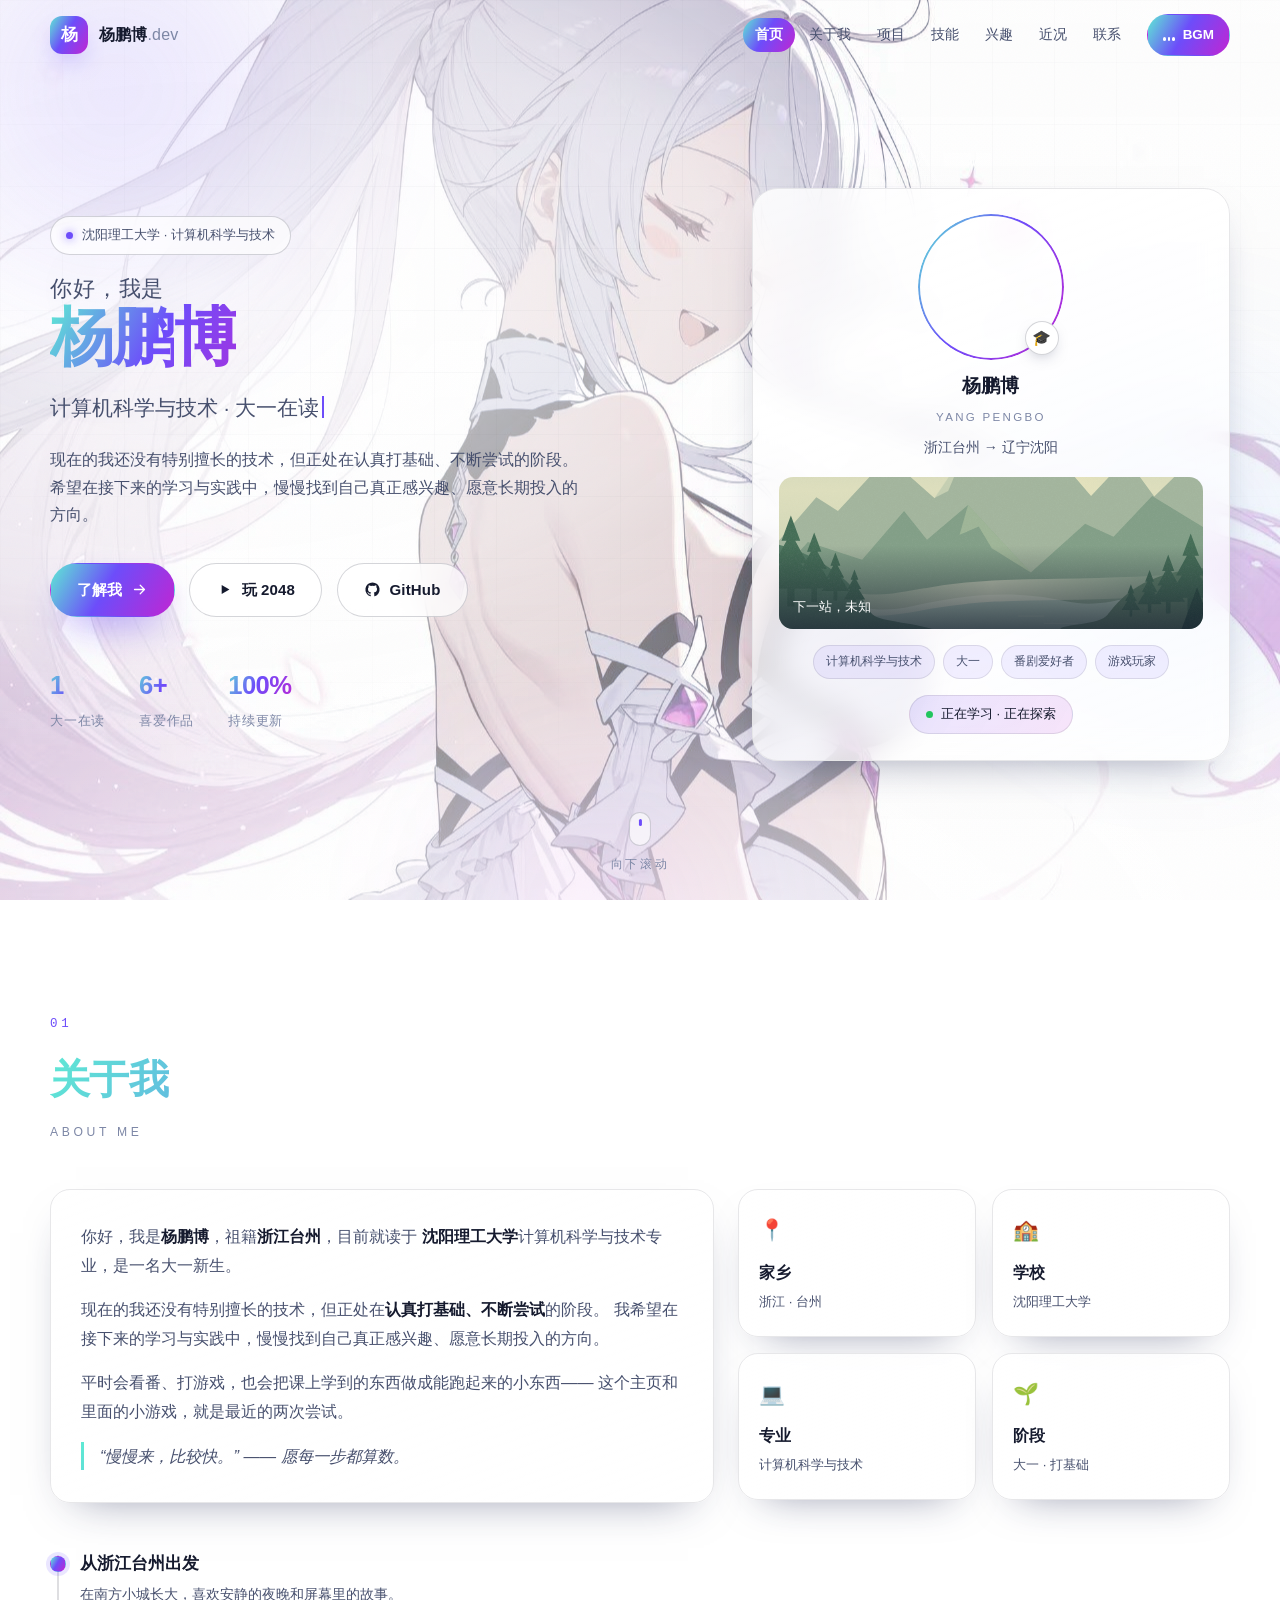
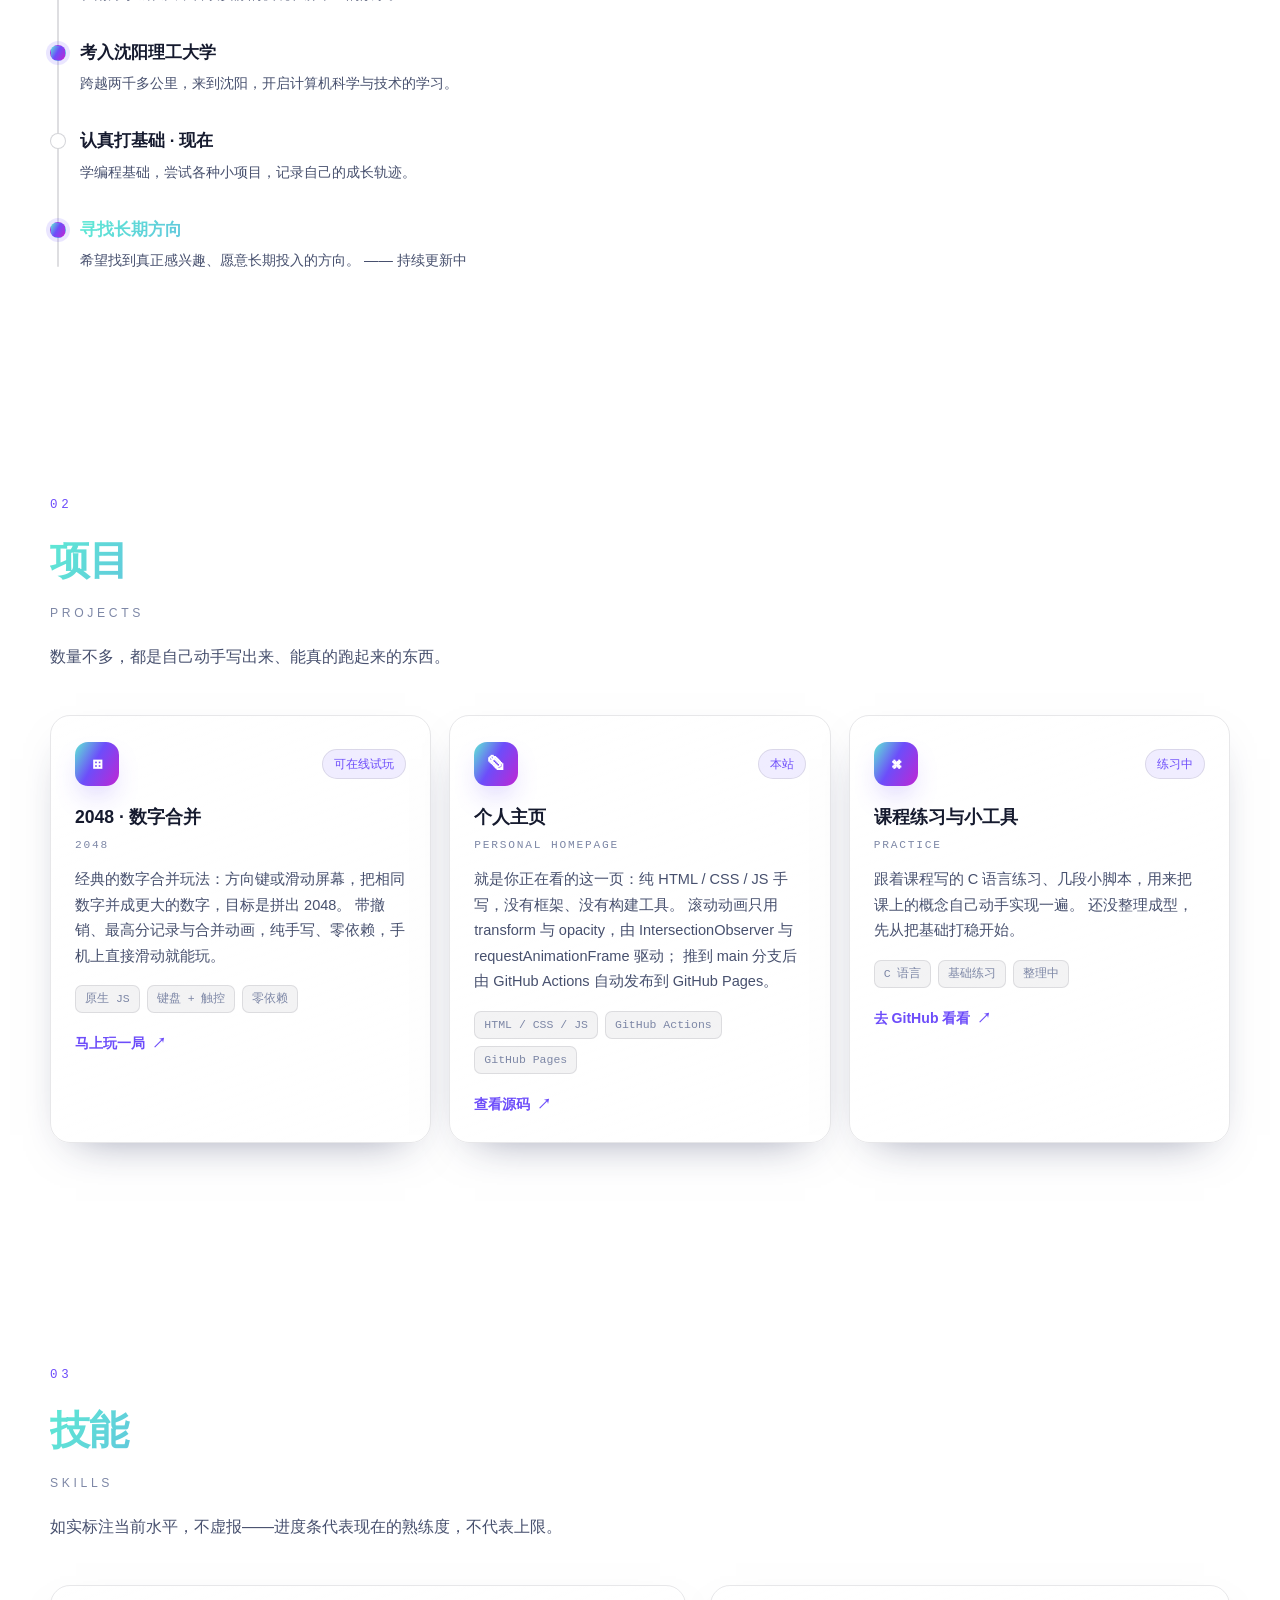
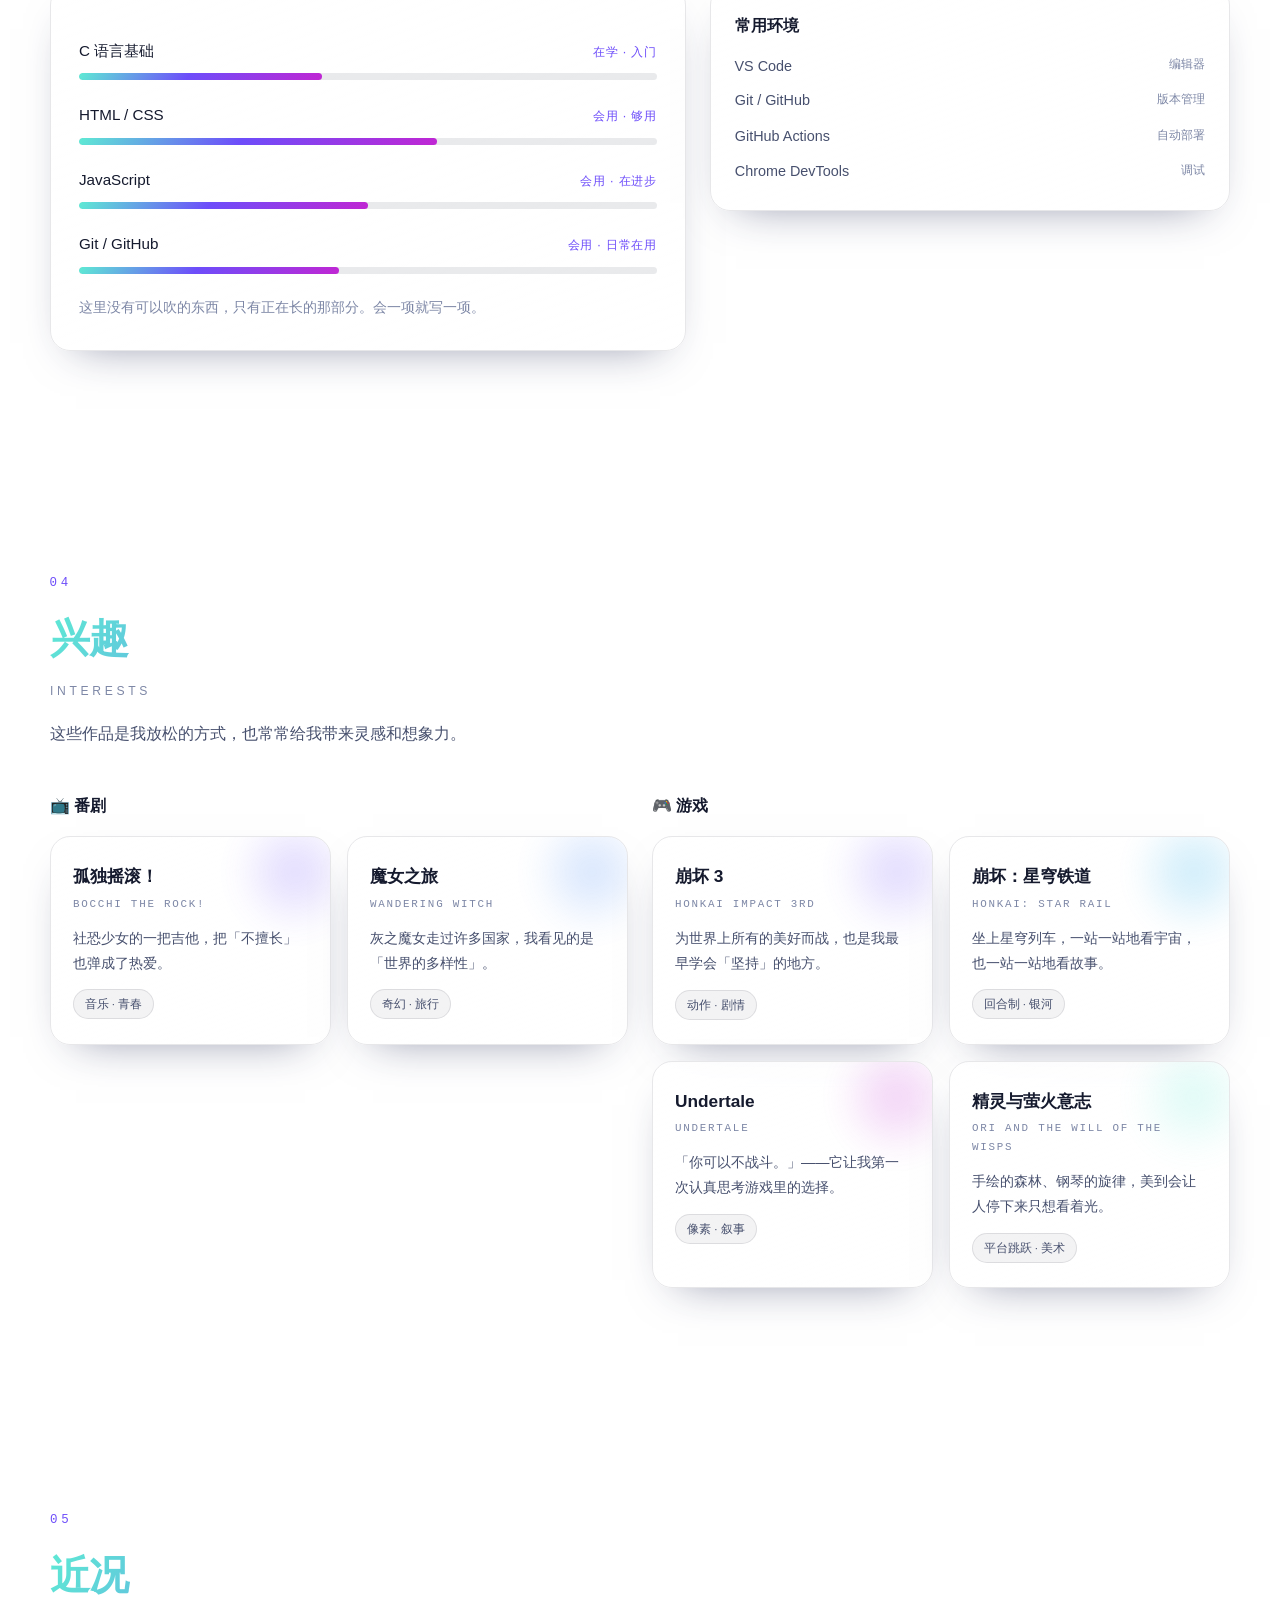
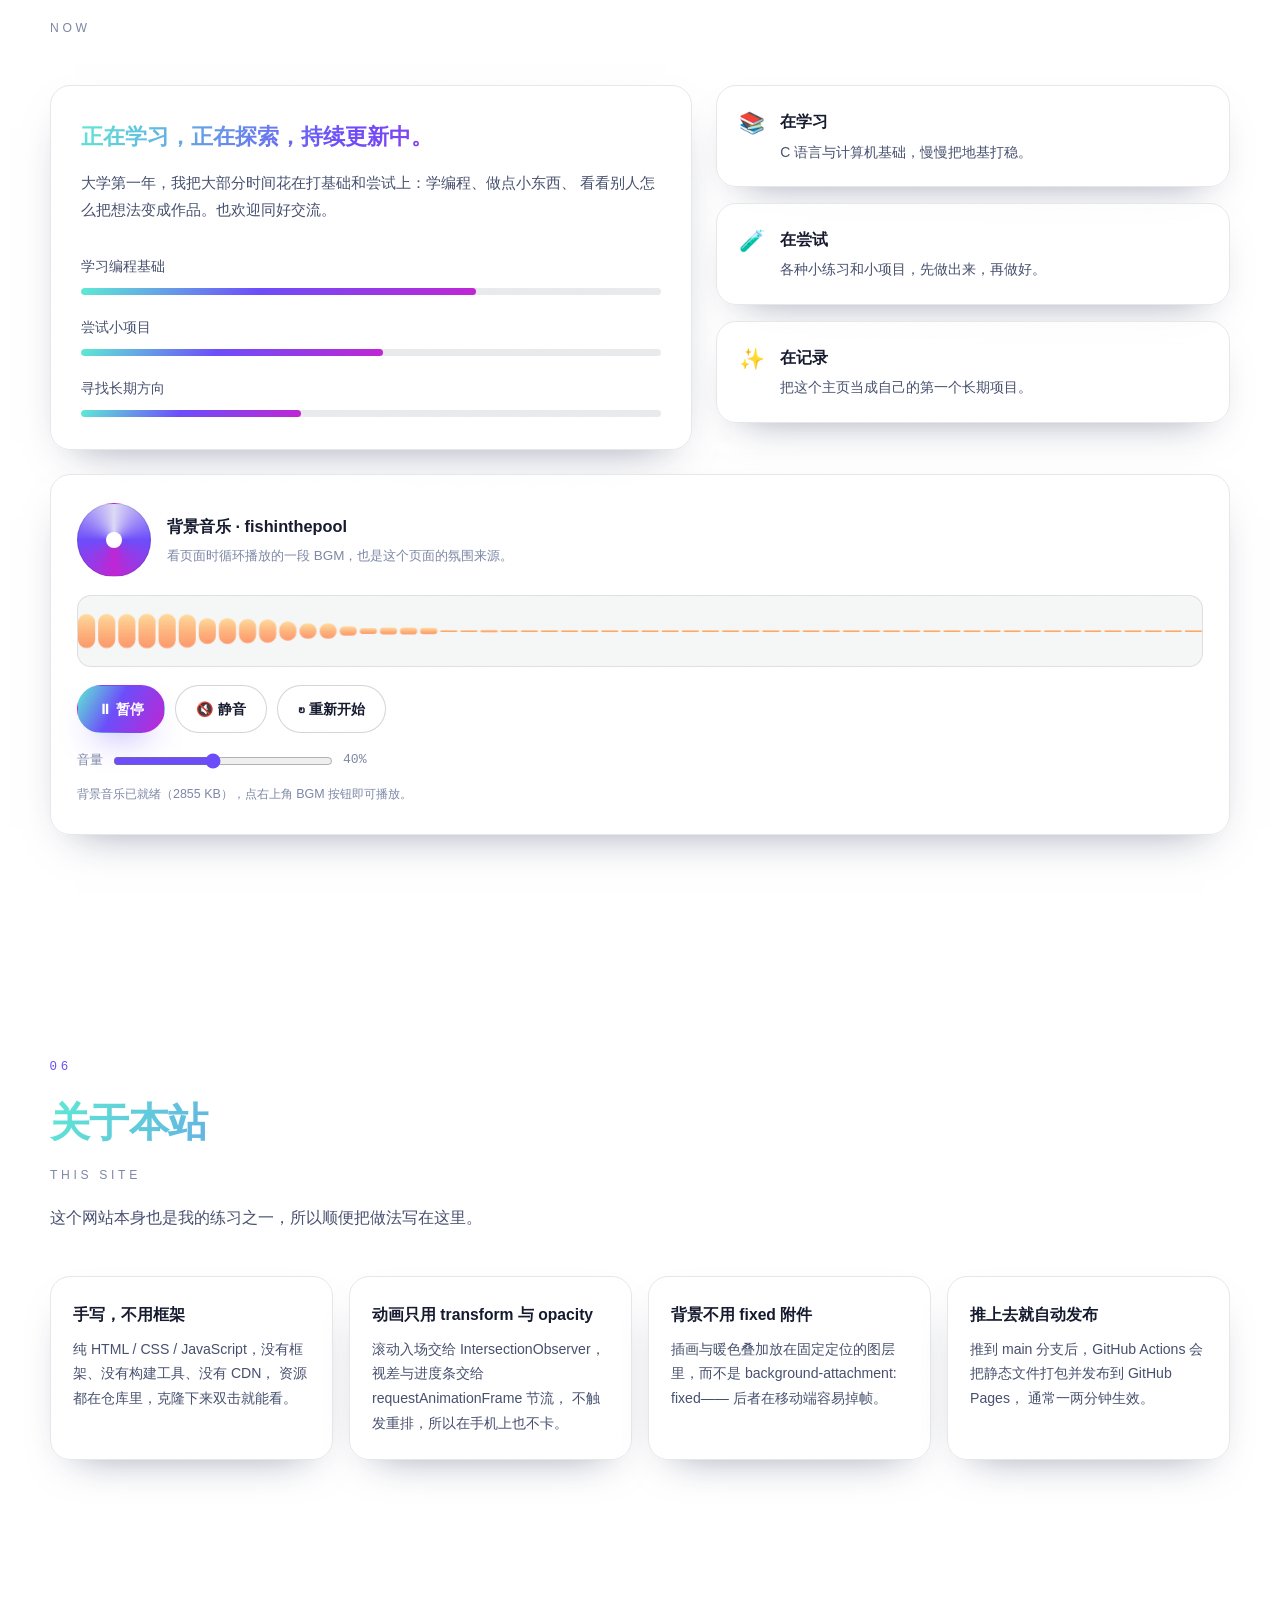
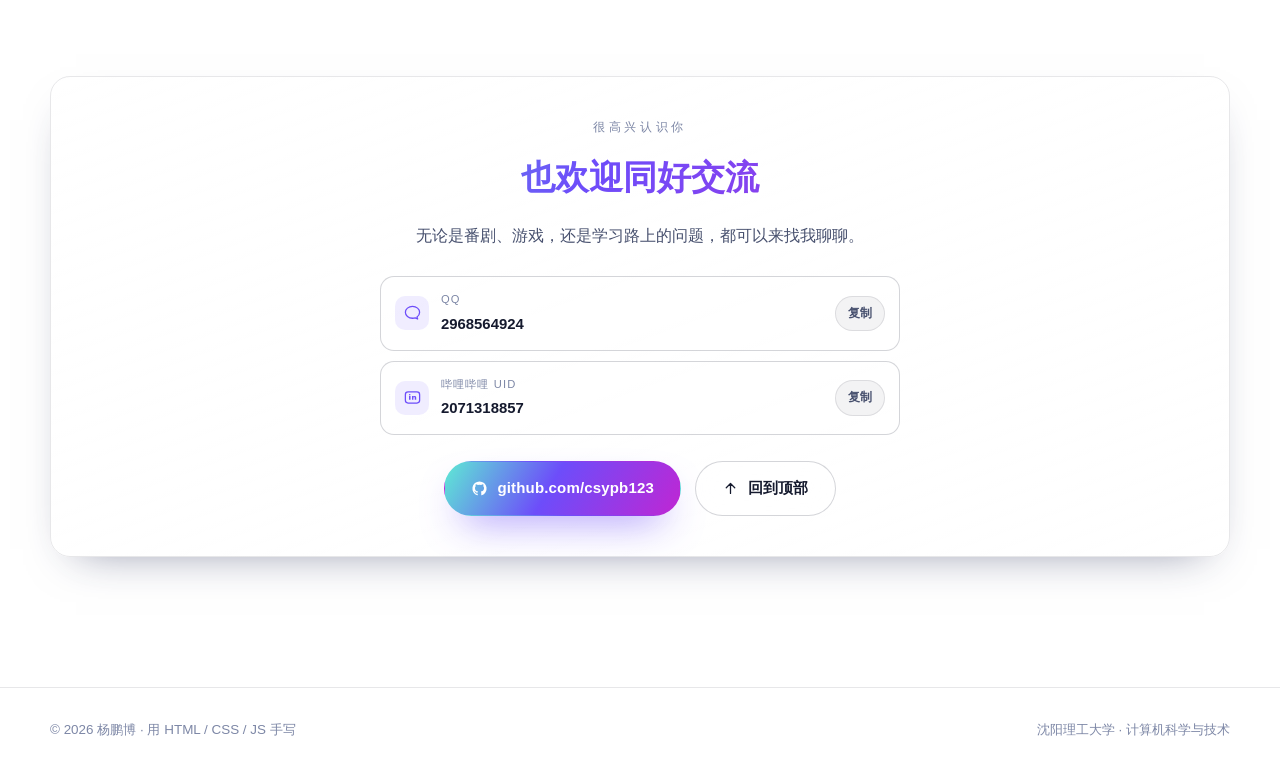
==== commit f15b57b3: "Remove the WeChat contact entry" ====
--- a/index.html
+++ b/index.html
@@ -17,7 +17,7 @@
 
 <link rel="icon" href="assets/favicon.svg" type="image/svg+xml">
 <link rel="apple-touch-icon" href="assets/favicon.svg">
-<link rel="stylesheet" href="styles.css?v=20261027">
+<link rel="stylesheet" href="styles.css?v=20261028">
 <script>document.documentElement.className += ' js';</script>
 </head>
 <body>
@@ -656,16 +656,6 @@
             <button class="contact__copy" type="button" data-copy="2071318857" aria-label="复制 B 站 UID">复制</button>
           </li>
 
-          <li class="contact__item">
-            <span class="contact__icon" aria-hidden="true">
-              <svg viewBox="0 0 24 24"><path d="M9.2 4.3c3.5-1.1 6.9.9 7.9 4.2M14.8 19.7c-3.5 1.1-6.9-.9-7.9-4.2" fill="none" stroke="currentColor" stroke-width="1.6" stroke-linecap="round"/><ellipse cx="12" cy="8.6" rx="4.2" ry="3.4" fill="none" stroke="currentColor" stroke-width="1.6"/><ellipse cx="12" cy="15.4" rx="4.2" ry="3.4" fill="none" stroke="currentColor" stroke-width="1.6"/><circle cx="10.5" cy="8.1" r=".9" fill="currentColor"/><circle cx="13.5" cy="8.1" r=".9" fill="currentColor"/><circle cx="10.5" cy="14.9" r=".9" fill="currentColor"/><circle cx="13.5" cy="14.9" r=".9" fill="currentColor"/></svg>
-            </span>
-            <span class="contact__meta">
-              <span class="contact__label">微信</span>
-              <span class="contact__value" data-copy="wxid_hul4vp4l9mm812">wxid_hul4vp4l9mm812</span>
-            </span>
-            <button class="contact__copy" type="button" data-copy="wxid_hul4vp4l9mm812" aria-label="复制微信号">复制</button>
-          </li>
         </ul>
 
         <div class="contact__actions">
@@ -696,6 +686,6 @@
   <svg viewBox="0 0 24 24" aria-hidden="true"><path d="M12 19V5M6 11l6-6 6 6" fill="none" stroke="currentColor" stroke-width="1.8" stroke-linecap="round" stroke-linejoin="round"/></svg>
 </button>
 
-<script src="script.js?v=20261027"></script>
+<script src="script.js?v=20261028"></script>
 </body>
 </html>
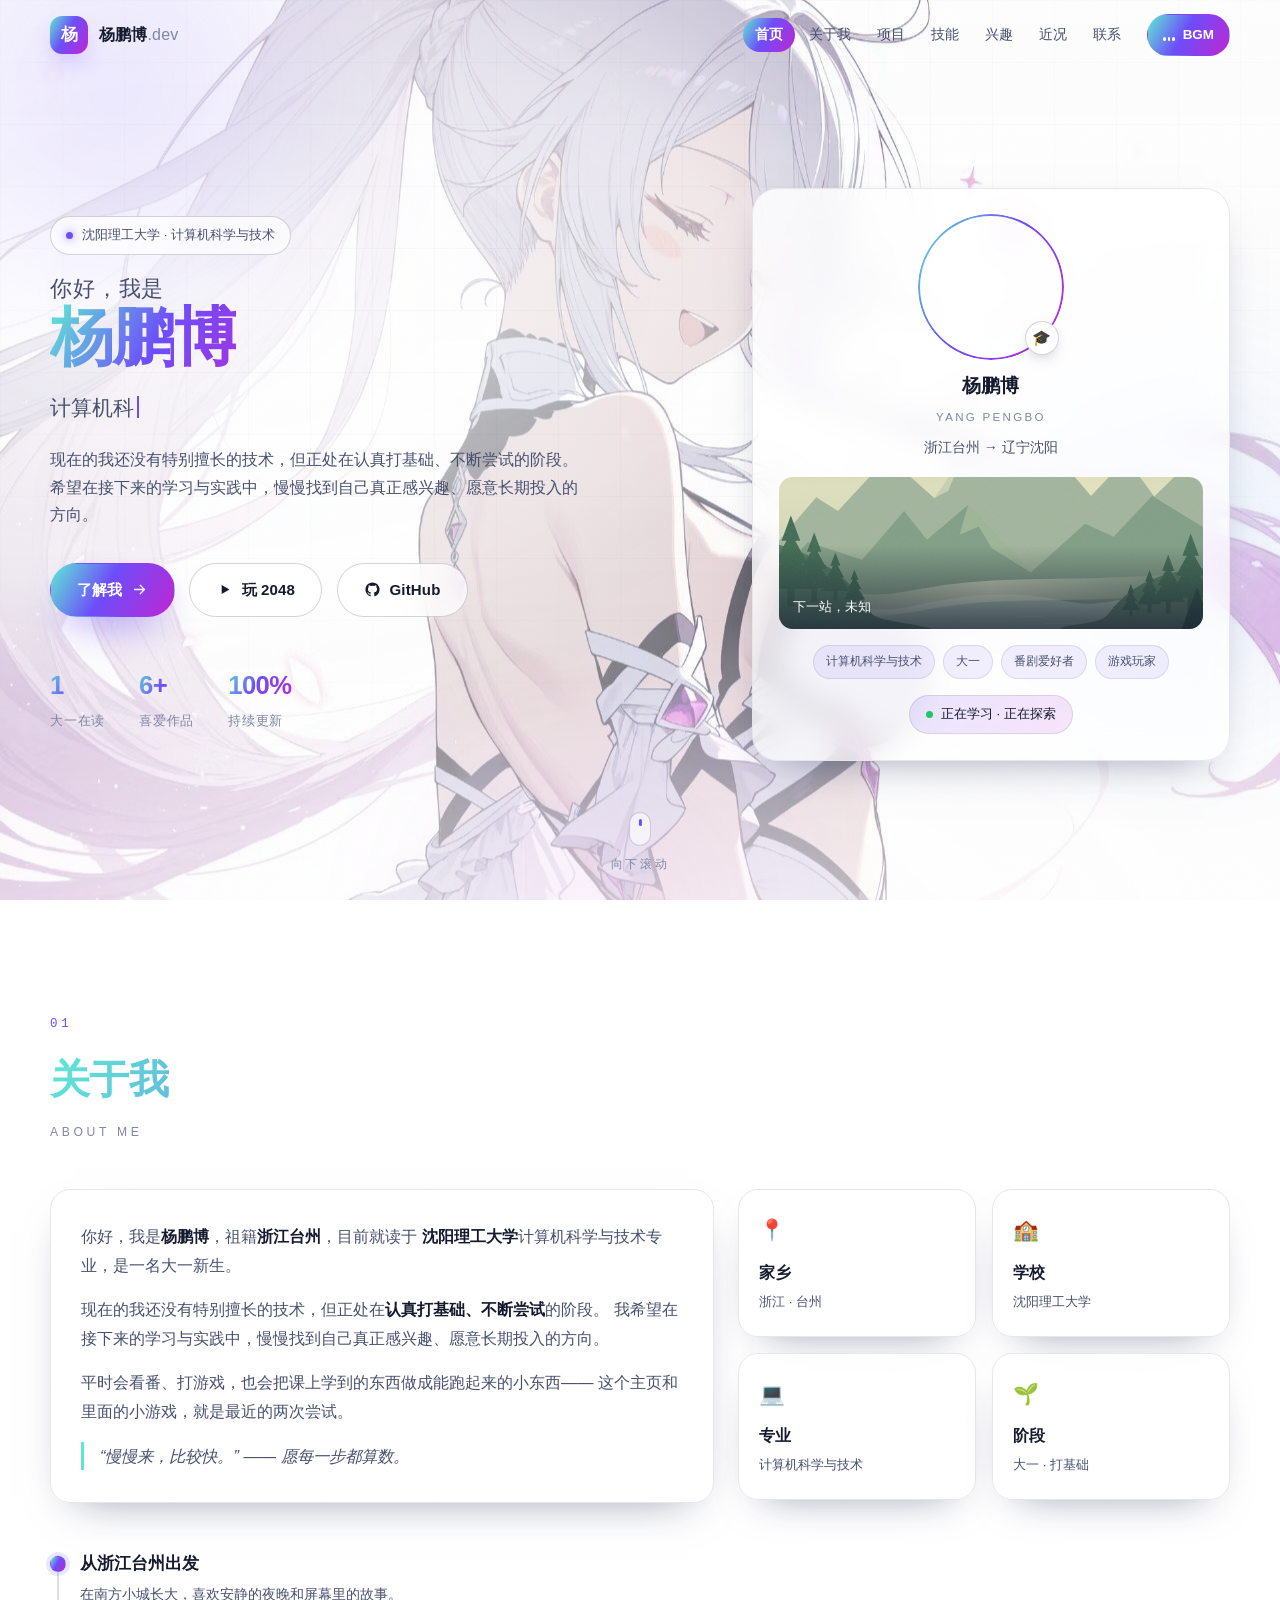
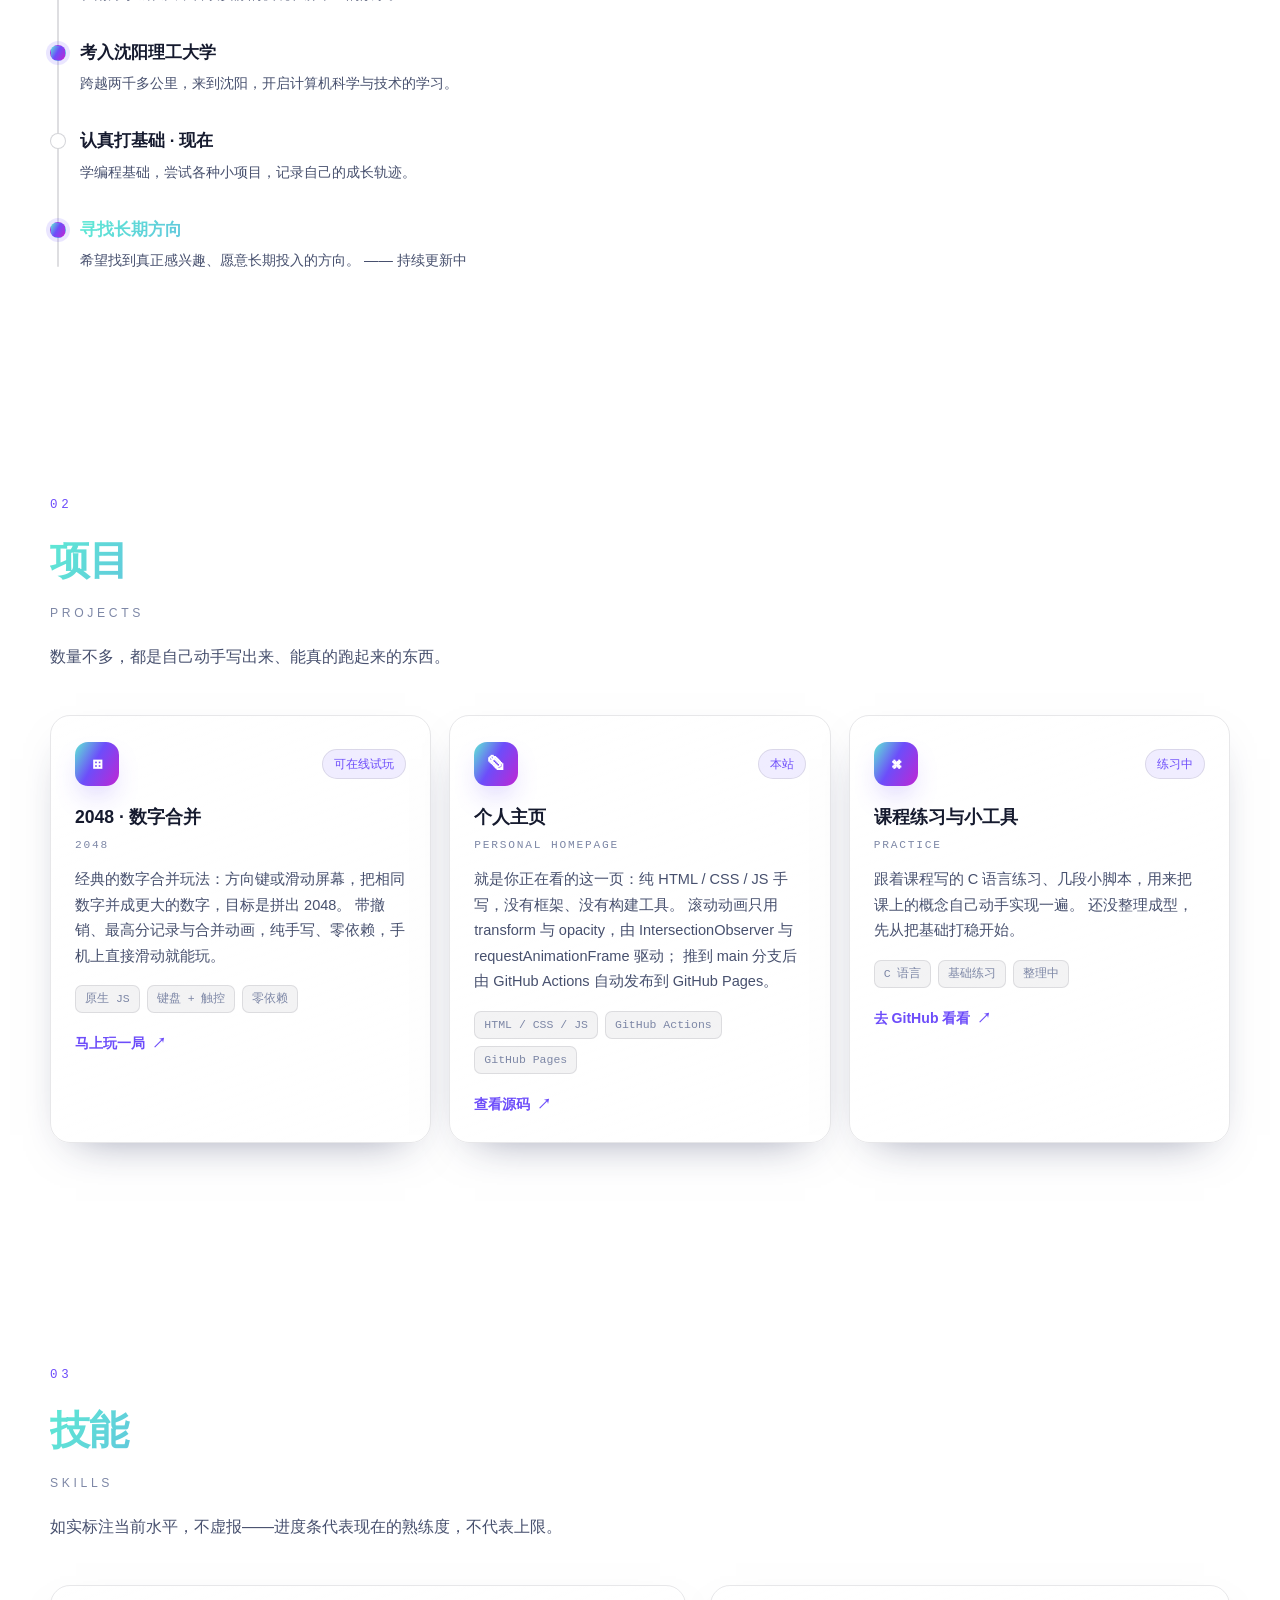
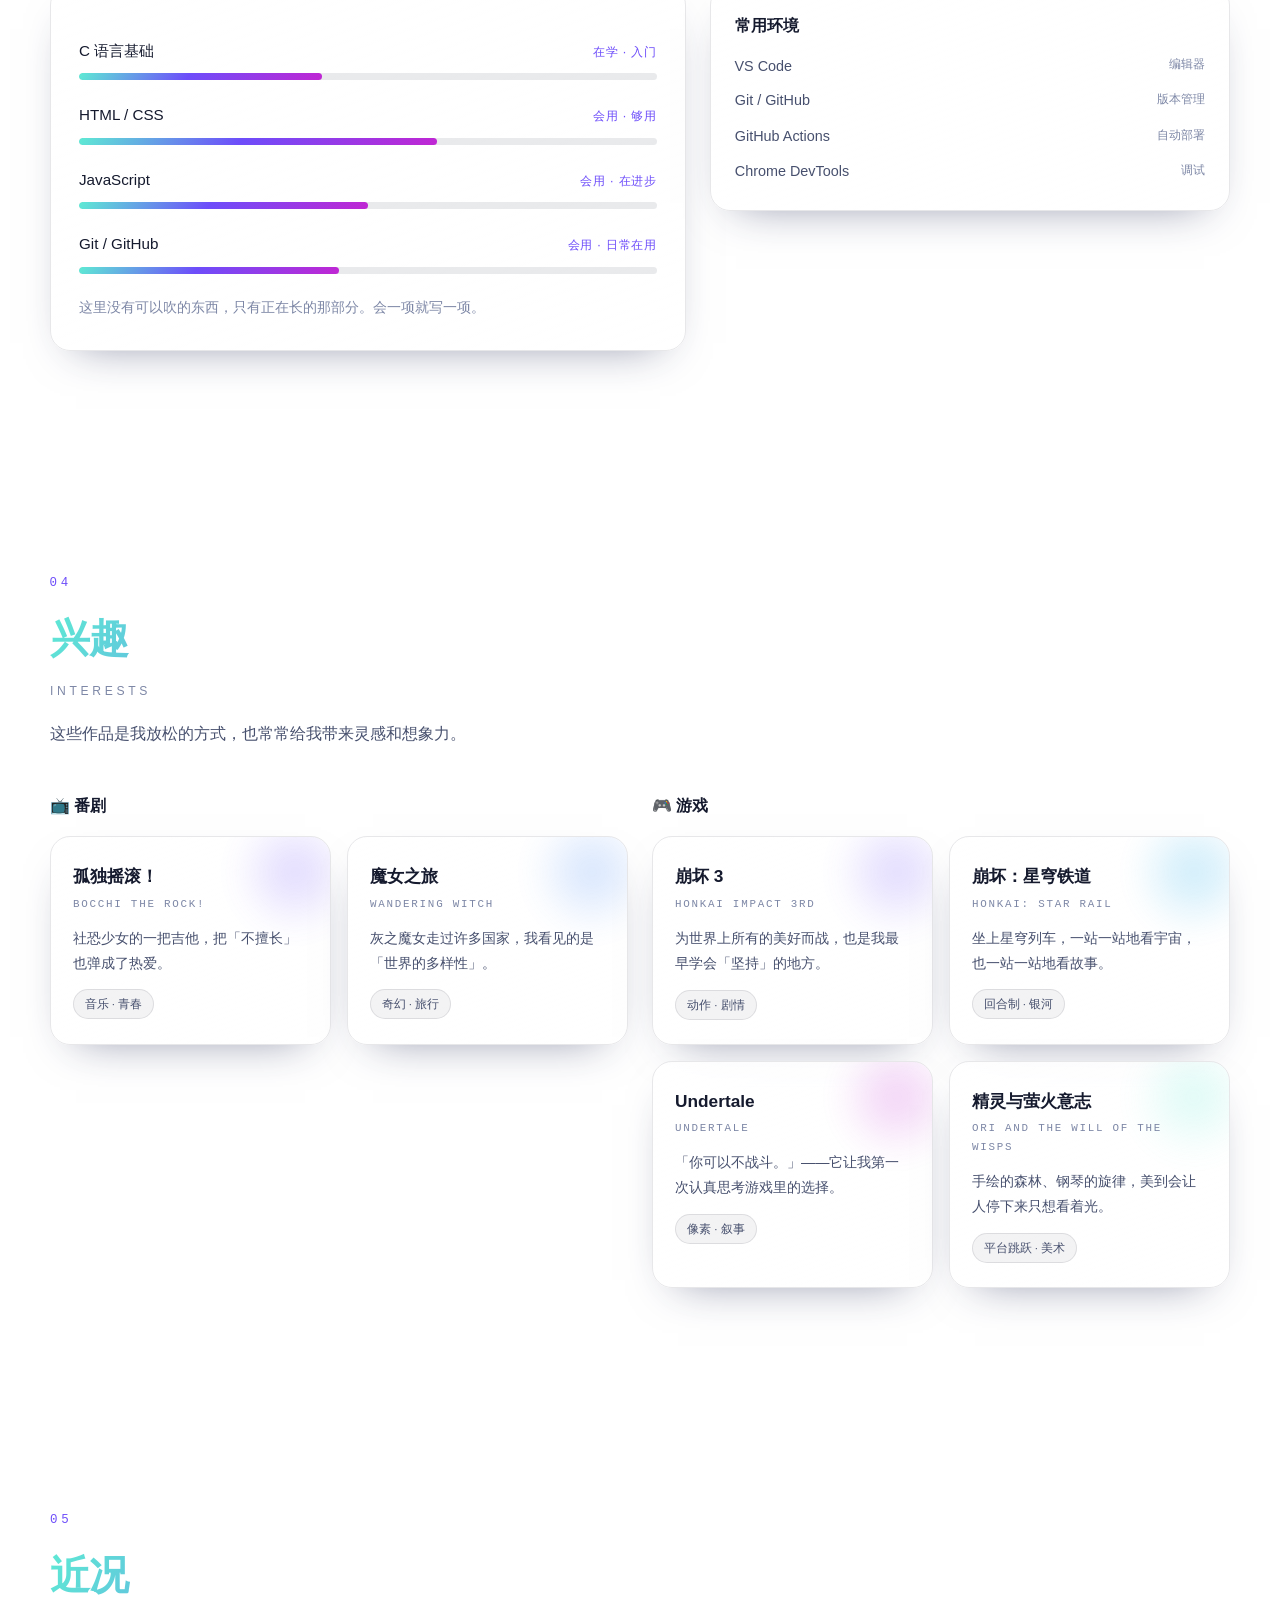
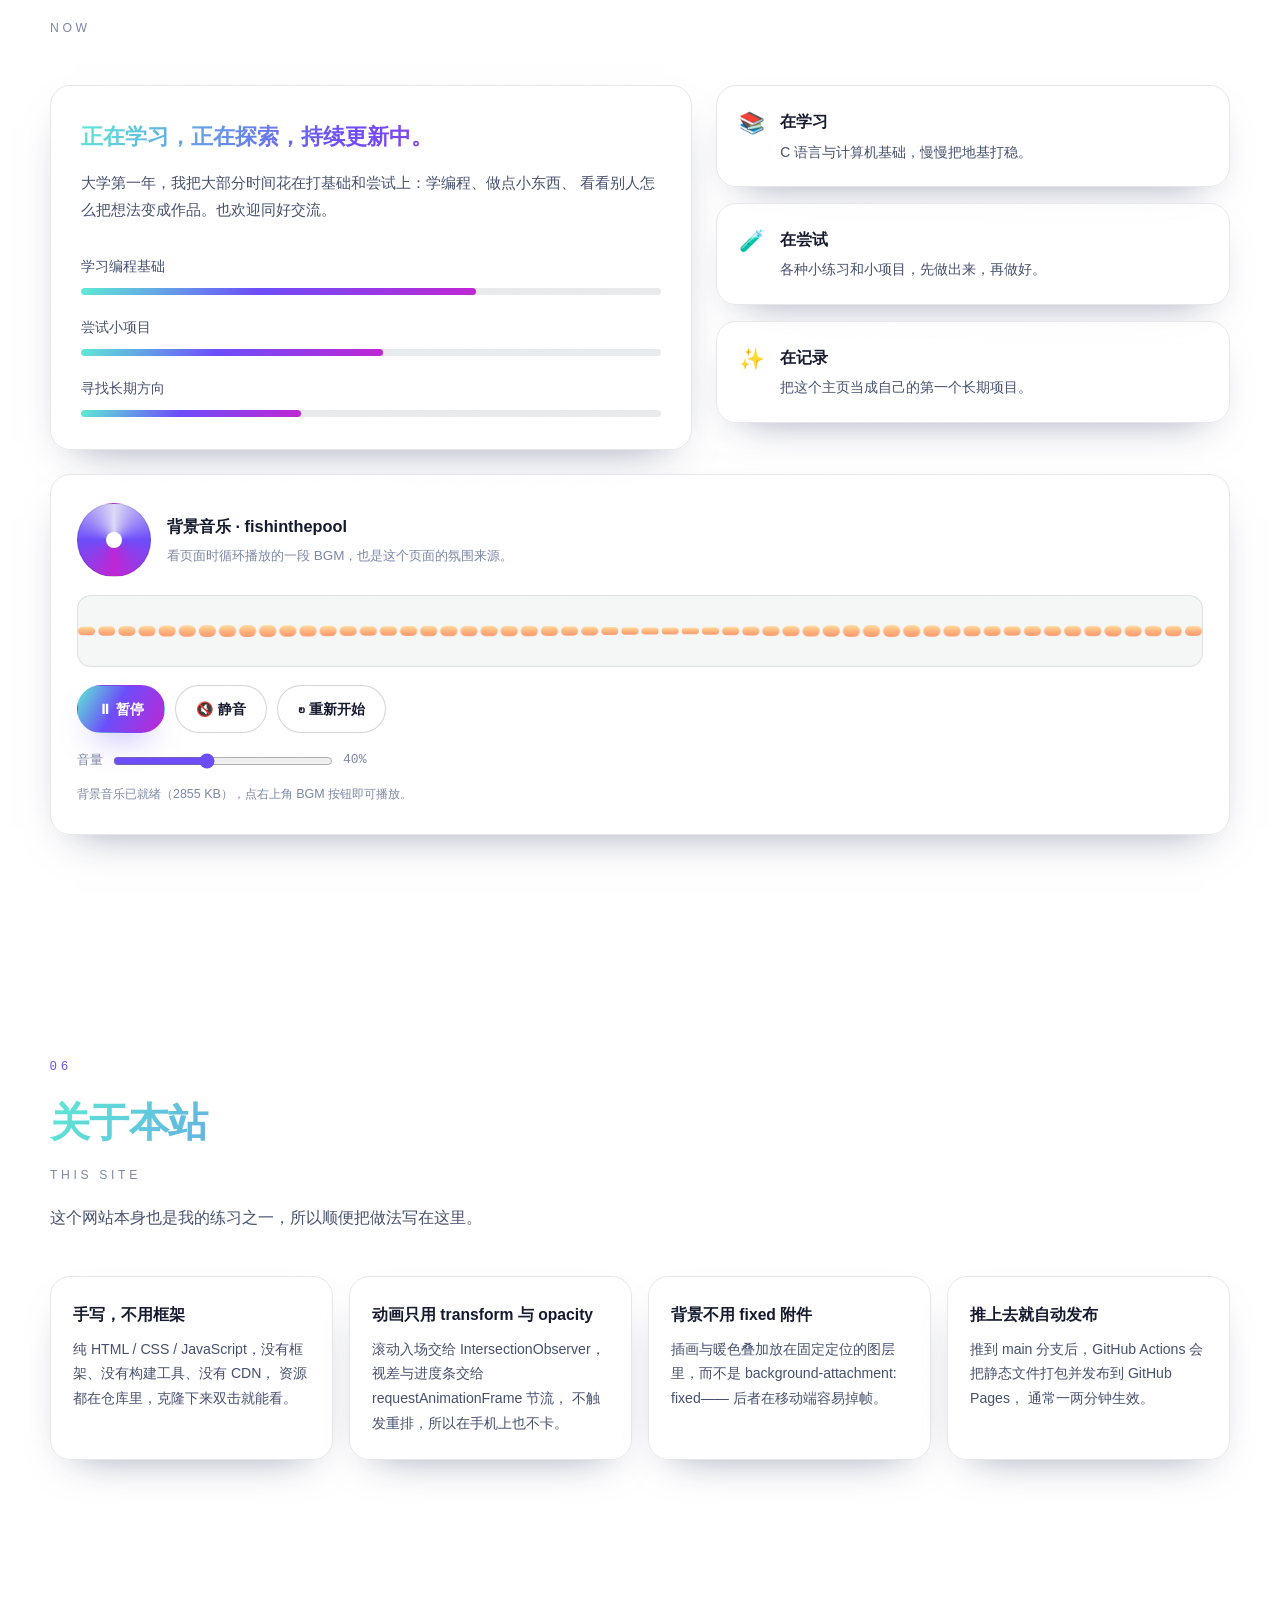
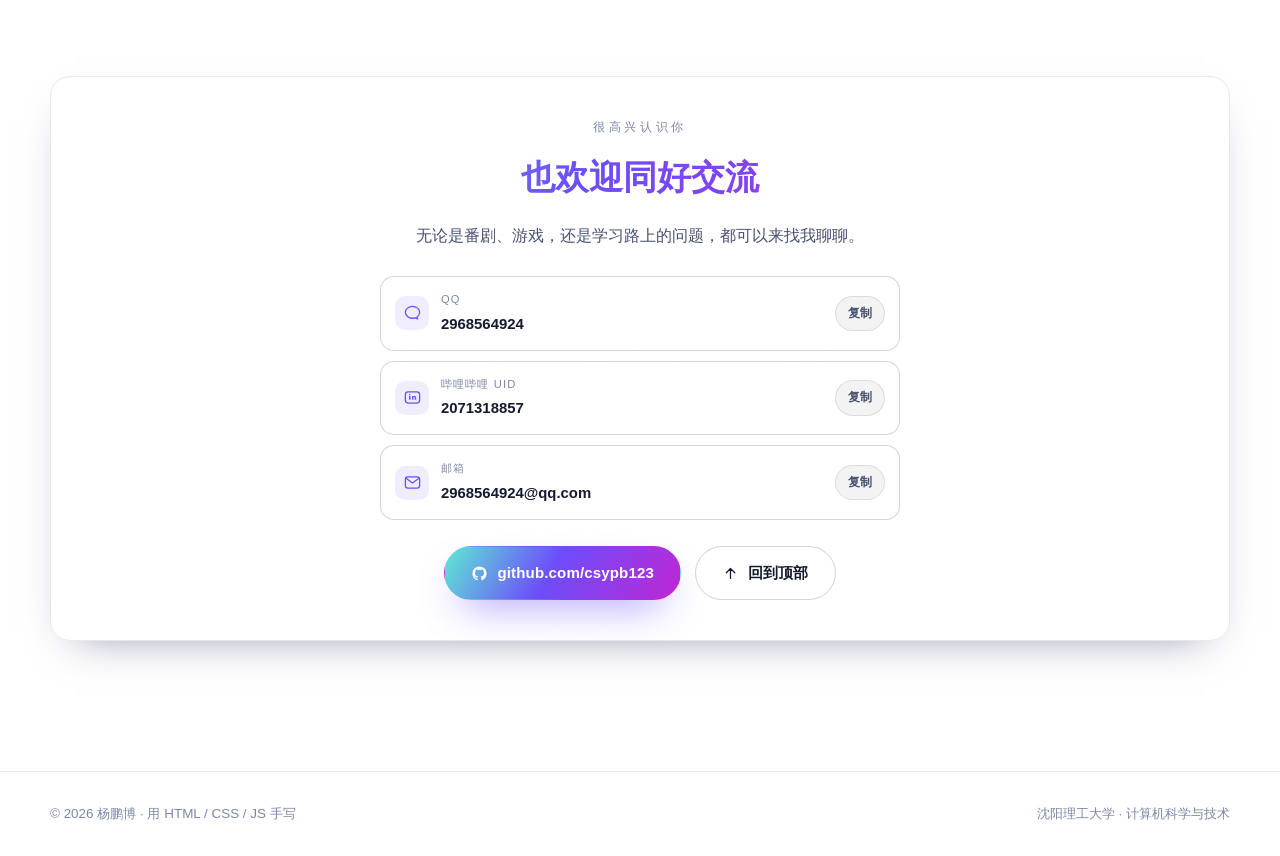
==== commit de0c9dad: "Add email contact and fix silent background music (lazy AudioContext, no permanent mute)" ====
--- a/index.html
+++ b/index.html
@@ -17,7 +17,7 @@
 
 <link rel="icon" href="assets/favicon.svg" type="image/svg+xml">
 <link rel="apple-touch-icon" href="assets/favicon.svg">
-<link rel="stylesheet" href="styles.css?v=20261028">
+<link rel="stylesheet" href="styles.css?v=20261029">
 <script>document.documentElement.className += ' js';</script>
 </head>
 <body>
@@ -573,7 +573,7 @@
 
         <label class="bgm__vol">
           <span>音量</span>
-          <input type="range" id="bgmVol" min="0" max="100" value="45" aria-label="音量">
+          <input type="range" id="bgmVol" min="5" max="100" value="45" aria-label="音量">
           <span id="bgmVolText" class="mono">45%</span>
         </label>
 
@@ -656,6 +656,17 @@
             <button class="contact__copy" type="button" data-copy="2071318857" aria-label="复制 B 站 UID">复制</button>
           </li>
 
+          <li class="contact__item">
+            <span class="contact__icon" aria-hidden="true">
+              <svg viewBox="0 0 24 24"><rect x="3" y="5" width="18" height="14" rx="3.2" fill="none" stroke="currentColor" stroke-width="1.6"/><path d="M3.8 6.6 12 12.6l8.2-6" fill="none" stroke="currentColor" stroke-width="1.6" stroke-linecap="round" stroke-linejoin="round"/></svg>
+            </span>
+            <span class="contact__meta">
+              <span class="contact__label">邮箱</span>
+              <a class="contact__value contact__value--link" href="mailto:2968564924@qq.com" data-copy="2968564924@qq.com">2968564924@qq.com</a>
+            </span>
+            <button class="contact__copy" type="button" data-copy="2968564924@qq.com" aria-label="复制邮箱地址">复制</button>
+          </li>
+
         </ul>
 
         <div class="contact__actions">
@@ -686,6 +697,6 @@
   <svg viewBox="0 0 24 24" aria-hidden="true"><path d="M12 19V5M6 11l6-6 6 6" fill="none" stroke="currentColor" stroke-width="1.8" stroke-linecap="round" stroke-linejoin="round"/></svg>
 </button>
 
-<script src="script.js?v=20261028"></script>
+<script src="script.js?v=20261029"></script>
 </body>
 </html>
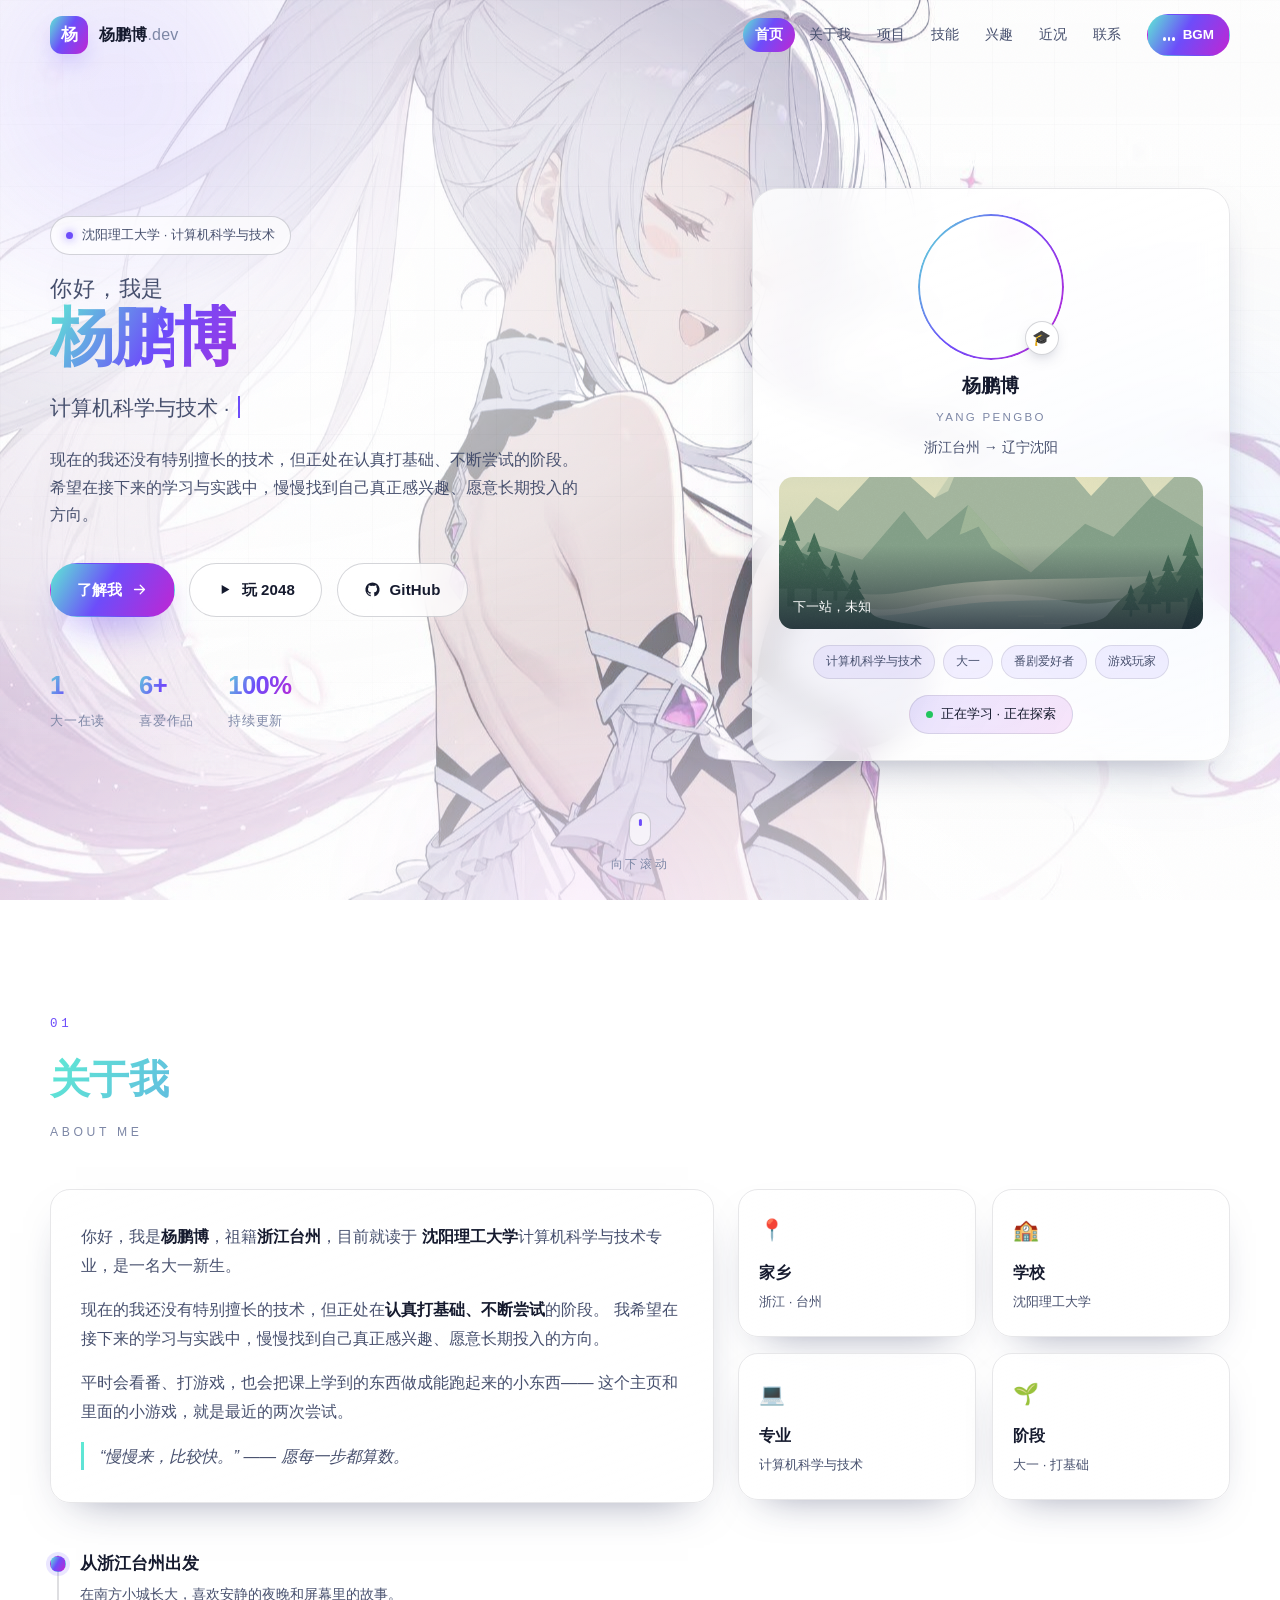
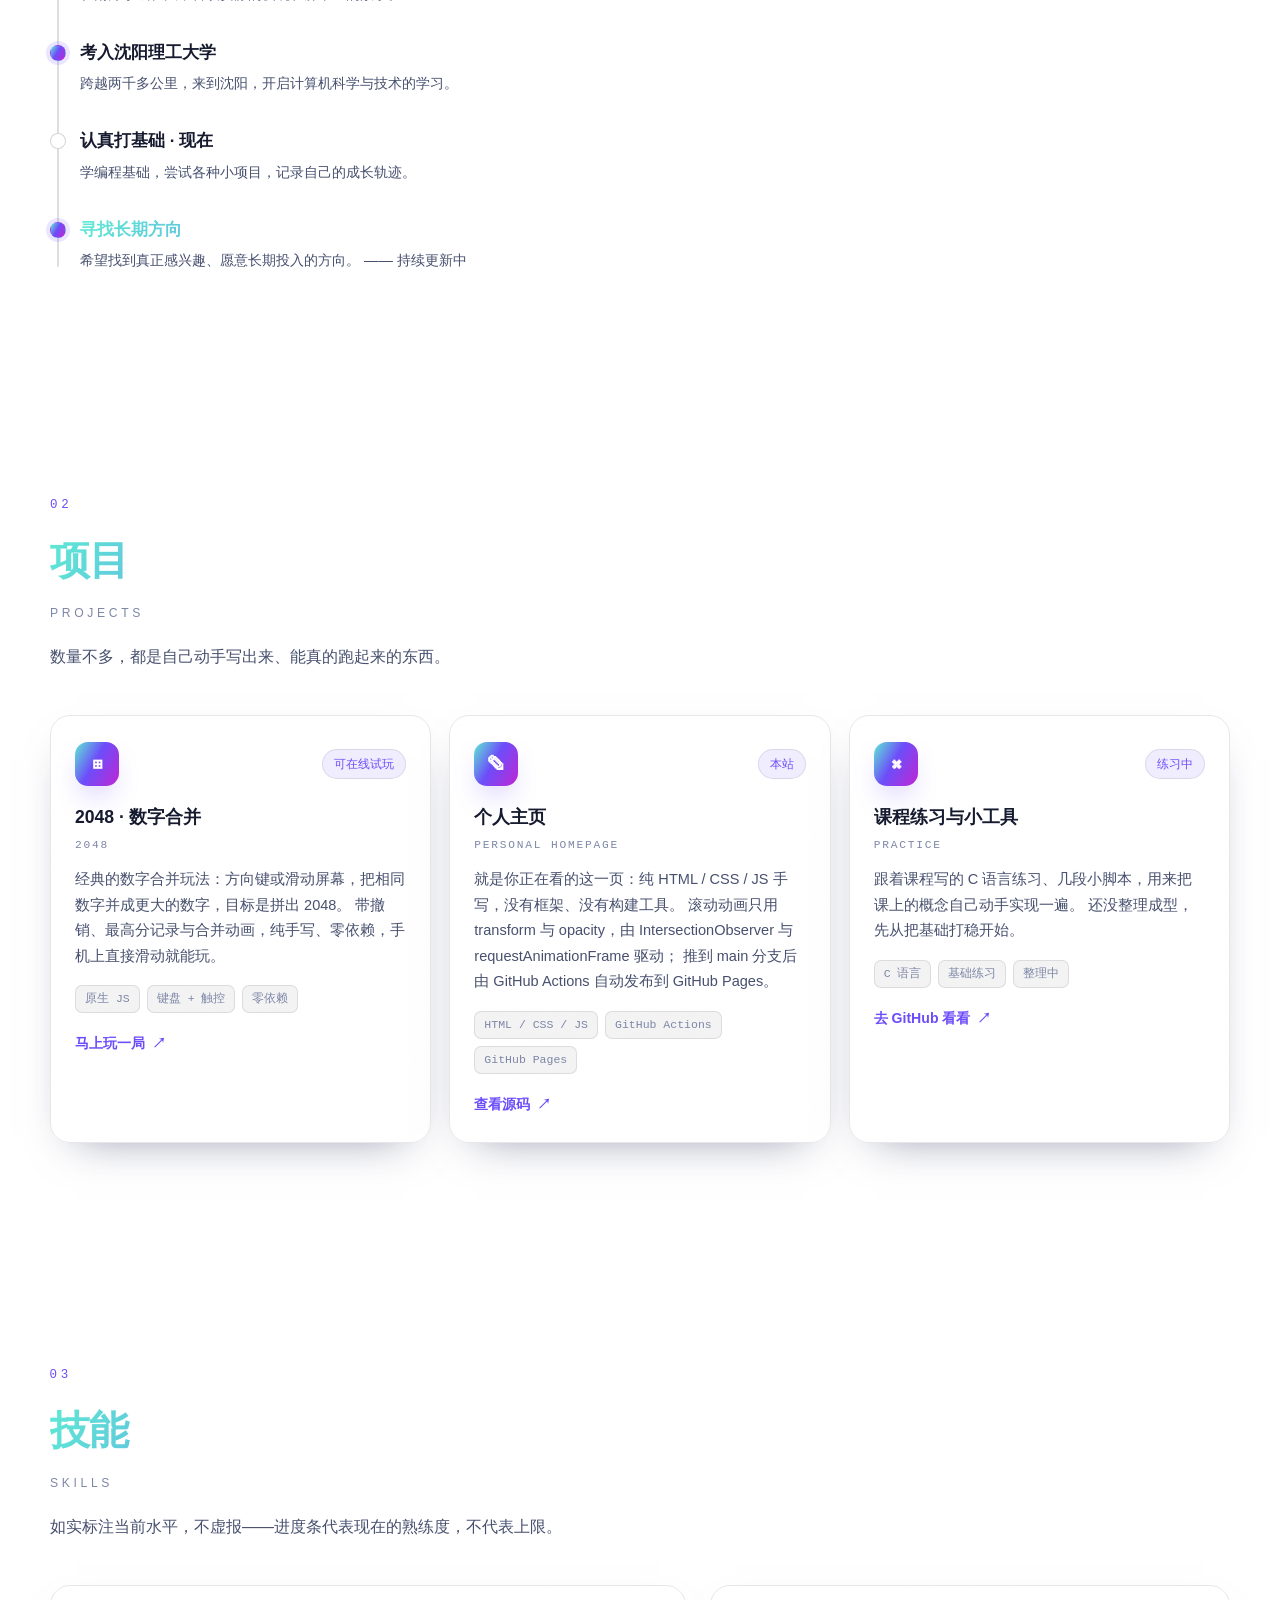
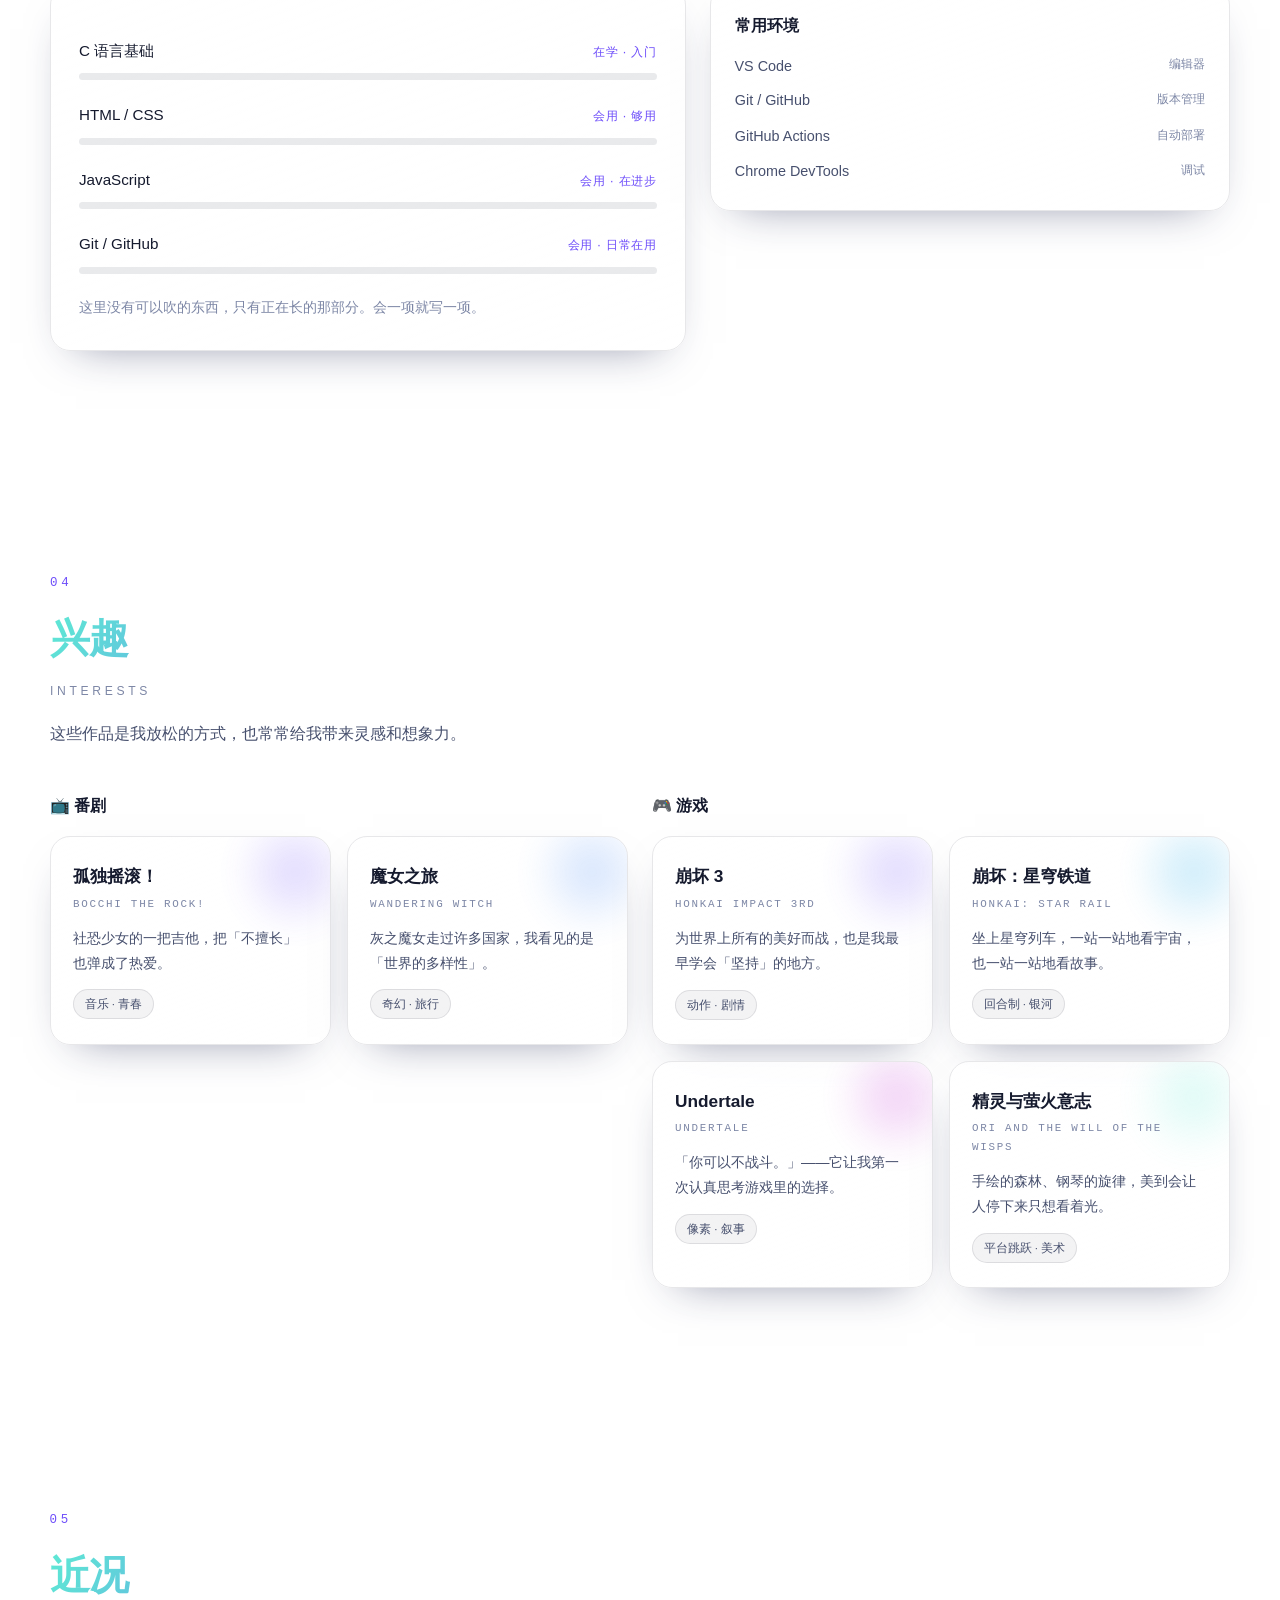
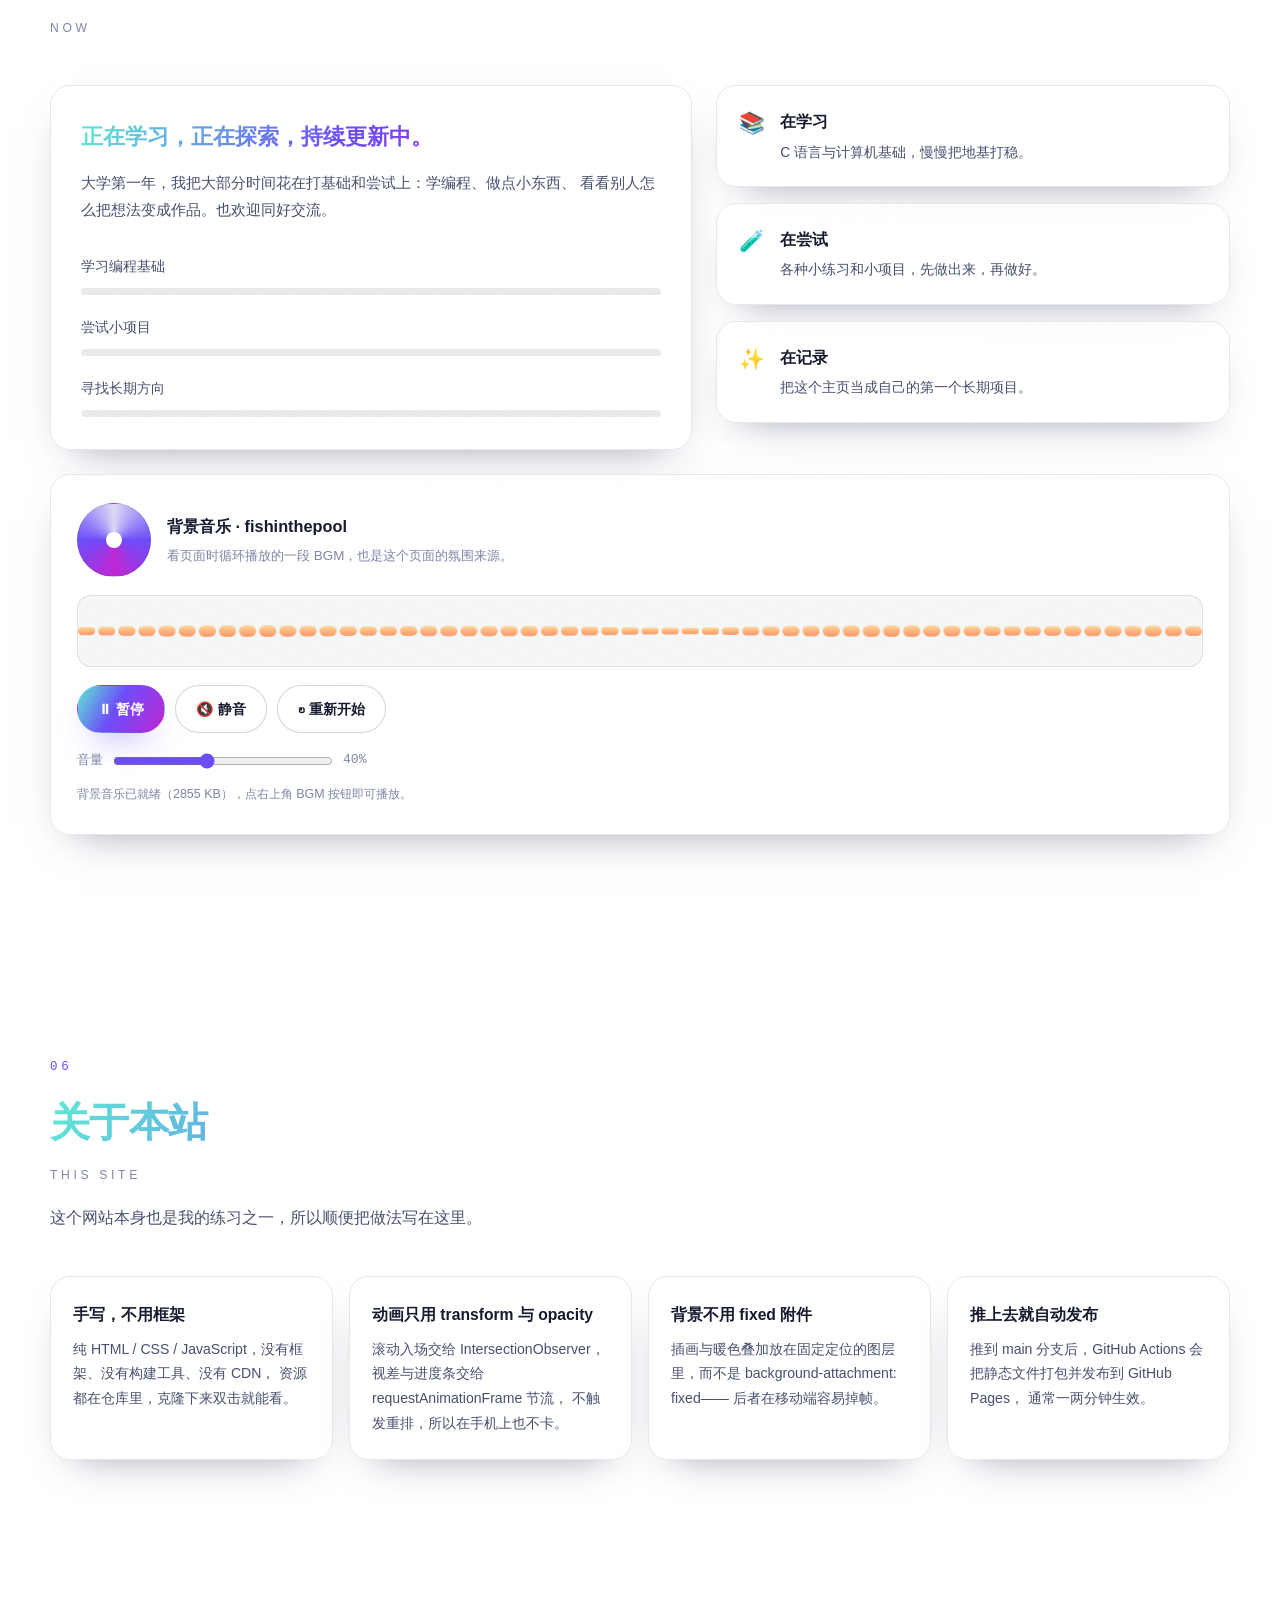
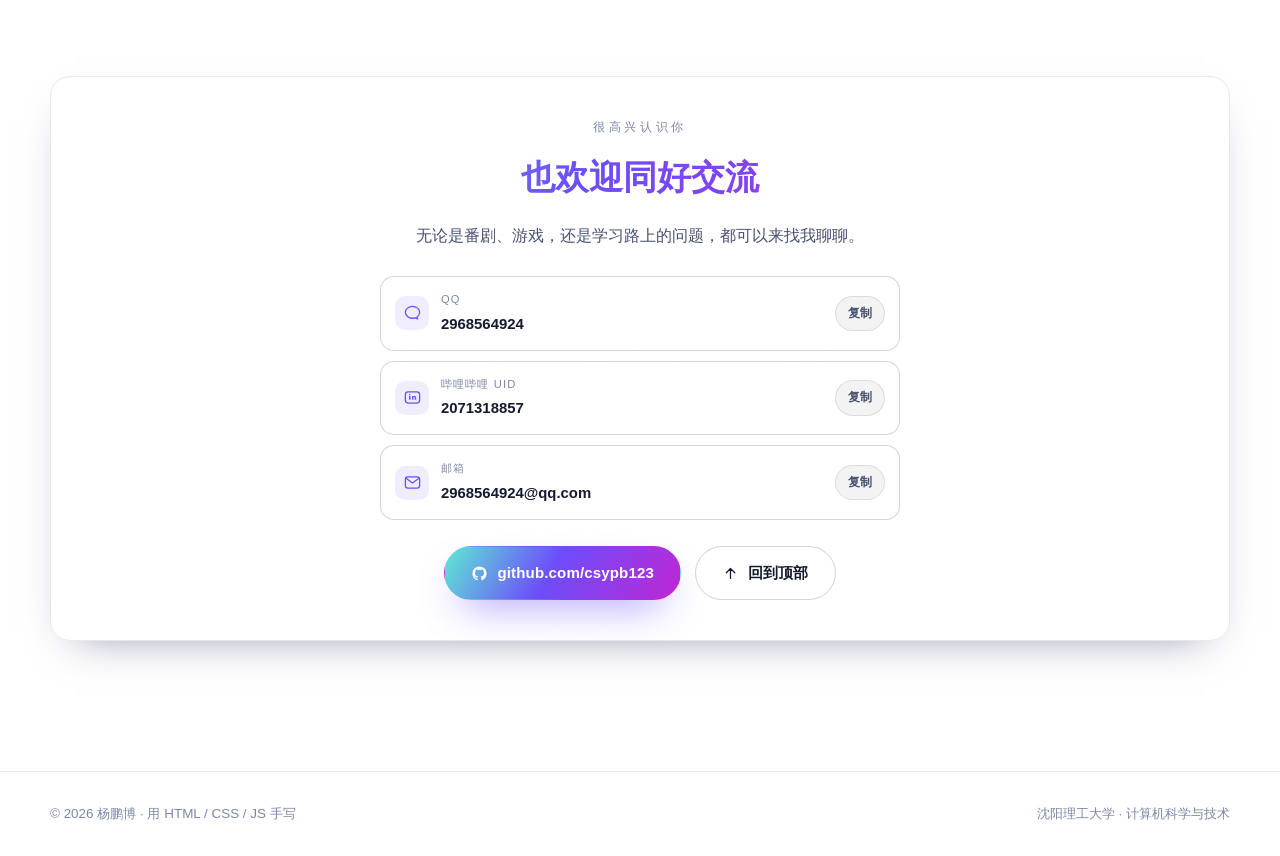
==== commit 73ec7250: "Fix washed-out hero card when scrolling back up to the top" ====
--- a/index.html
+++ b/index.html
@@ -17,7 +17,7 @@
 
 <link rel="icon" href="assets/favicon.svg" type="image/svg+xml">
 <link rel="apple-touch-icon" href="assets/favicon.svg">
-<link rel="stylesheet" href="styles.css?v=20261029">
+<link rel="stylesheet" href="styles.css?v=20261030">
 <script>document.documentElement.className += ' js';</script>
 </head>
 <body>
@@ -697,6 +697,6 @@
   <svg viewBox="0 0 24 24" aria-hidden="true"><path d="M12 19V5M6 11l6-6 6 6" fill="none" stroke="currentColor" stroke-width="1.8" stroke-linecap="round" stroke-linejoin="round"/></svg>
 </button>
 
-<script src="script.js?v=20261029"></script>
+<script src="script.js?v=20261030"></script>
 </body>
 </html>
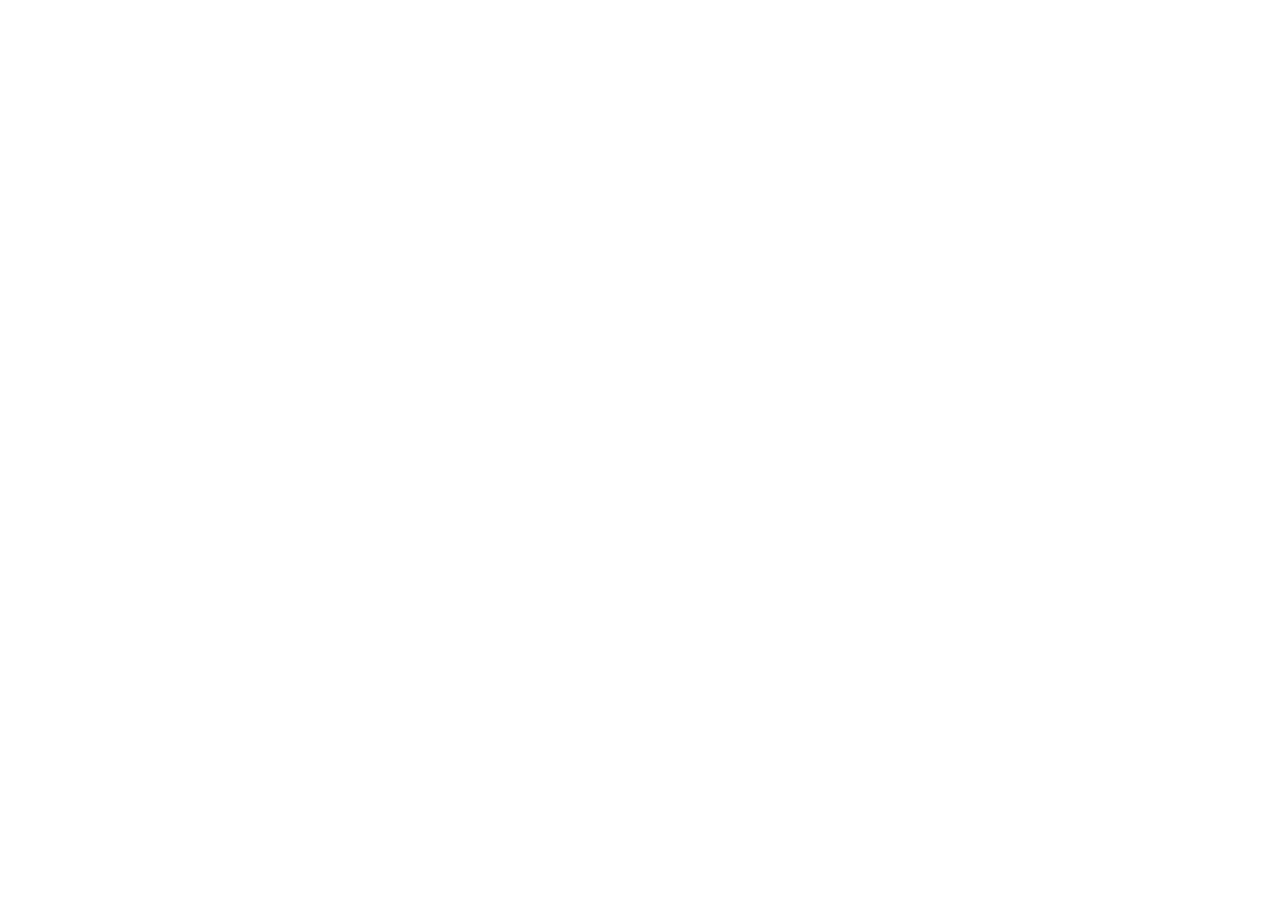
==== commit d35534f1: "Redirect the legacy user-site root to the new project site" ====
--- a/index.html
+++ b/index.html
@@ -2,701 +2,49 @@
 <html lang="zh-CN">
 <head>
 <meta charset="UTF-8">
-<meta name="viewport" content="width=device-width, initial-scale=1, viewport-fit=cover">
-<title>杨鹏博 · 个人主页</title>
-<meta name="description" content="你好，我是杨鹏博，沈阳理工大学计算机科学与技术专业大一学生。正在认真打基础、不断尝试，持续更新中。">
-<meta name="author" content="杨鹏博">
-<meta name="theme-color" content="#ffffff">
-
-<!-- Open Graph / 分享卡片 -->
-<meta property="og:type" content="website">
-<meta property="og:title" content="杨鹏博 · 个人主页">
-<meta property="og:description" content="计算机科学与技术 · 大一在读。正在学习，正在探索，持续更新中。">
-<meta property="og:image" content="https://avatars.githubusercontent.com/u/319321990?v=4">
-<meta name="twitter:card" content="summary_large_image">
-
-<link rel="icon" href="assets/favicon.svg" type="image/svg+xml">
-<link rel="apple-touch-icon" href="assets/favicon.svg">
-<link rel="stylesheet" href="styles.css?v=20261030">
-<script>document.documentElement.className += ' js';</script>
+<meta name="viewport" content="width=device-width, initial-scale=1">
+<title>杨鹏博 · 个人主页已迁移</title>
+<meta name="robots" content="noindex">
+<link rel="canonical" href="https://csypb123.github.io/my-intro/">
+<meta http-equiv="refresh" content="0; url=https://csypb123.github.io/my-intro/">
+<style>
+  :root{ --violet:#6d4dfa; --pink:#c026d3; --text:#151a2e; --text-3:#7d87a6; }
+  *{ box-sizing:border-box; margin:0; padding:0 }
+  body{
+    min-height:100svh; display:grid; place-items:center; padding:24px;
+    background:
+      radial-gradient(120% 90% at 50% 0%, rgba(109,77,250,.12), transparent 60%),
+      #fff;
+    color:var(--text); text-align:center;
+    font-family:"Inter var","Inter",-apple-system,BlinkMacSystemFont,"Segoe UI","PingFang SC","Hiragino Sans GB","Microsoft YaHei",sans-serif;
+    line-height:1.7;
+  }
+  .mark{
+    width:56px; height:56px; margin:0 auto 20px; border-radius:17px;
+    display:grid; place-items:center; font-weight:800; font-size:1.4rem; color:#fff;
+    background:linear-gradient(120deg,#5eead4,#6d4dfa 45%,#c026d3);
+    box-shadow:0 18px 40px -20px rgba(109,77,250,.95);
+  }
+  h1{ font-size:clamp(1.15rem,4vw,1.45rem); letter-spacing:-.01em }
+  p{ margin-top:10px; font-size:.9rem; color:var(--text-3) }
+  a{
+    display:inline-block; margin-top:22px; padding:11px 24px; border-radius:999px;
+    font-size:.92rem; font-weight:600; color:#fff; text-decoration:none;
+    background:linear-gradient(120deg,#5eead4,#6d4dfa 45%,#c026d3);
+    box-shadow:0 16px 34px -18px rgba(109,77,250,.9);
+  }
+</style>
 </head>
 <body>
-
-<!-- 开场加载动画：品牌字标 + 进度条 + 名字逐字浮现。
-     加载期间锁滚动，结束后触发页面的入场动画。 -->
-<div id="preloader" class="preloader" role="status" aria-live="polite" aria-label="正在加载">
-  <div class="preloader__inner">
-    <div class="preloader__mark">杨</div>
-    <p class="preloader__hello">PERSONAL FIELD NOTES</p>
-    <p class="preloader__name">杨鹏博</p>
-    <div class="preloader__bar"><i></i></div>
-    <p class="preloader__hint" id="plHint">正在准备页面</p>
-  </div>
-</div>
-<script>document.body.classList.add('is-locked');</script>
-
-<!-- 兜底脚本：保证加载动画一定消失。
-     放在这里是为了让 script.js 尚未加载完（或被缓存阻断）时页面已经可用。 -->
-<script>
-(function () {
-  var pl = document.getElementById('preloader');
-  var hint = document.getElementById('plHint');
-  // 至少展示这么久：太短会「闪一下」，反而像卡顿或出错
-  var MIN_MS = 820;
-  var started = (window.performance && performance.now) ? performance.now() : Date.now();
-  var closed = false;
-
-  function now() { return (window.performance && performance.now) ? performance.now() : Date.now(); }
-
-  function dismiss() {
-    if (closed || !pl) return;
-    closed = true;
-    var left = Math.max(0, MIN_MS - (now() - started));
-    window.setTimeout(function () {
-      pl.classList.add('is-done');
-      document.body.classList.remove('is-locked');
-      // 通知页面：可以播放入场动画了
-      try {
-        window.dispatchEvent(new CustomEvent('ypb:loaded'));
-      } catch (e) {}
-      window.setTimeout(function () {
-        try { if (pl.parentNode) pl.parentNode.removeChild(pl); } catch (e) {}
-      }, 700);
-    }, left);
-  }
-
-  // 让进度条有个推进的过程；真实加载进度浏览器不对外暴露，这里按时间推进到 92%
-  var p = 0;
-  var timer = window.setInterval(function () {
-    p = Math.min(92, p + Math.random() * 18 + 6);
-    if (pl) pl.style.setProperty('--p', p + '%');
-    if (hint) hint.textContent = p < 55 ? '正在准备页面' : (p < 90 ? '正在加载插画与音乐' : '马上就好');
-    if (p >= 92) window.clearInterval(timer);
-  }, 190);
-
-  if (document.readyState === 'complete') dismiss();
-  else window.addEventListener('load', dismiss);
-
-  // 兜底：无论加载是否完成，最多 2.4 秒也要放人进去
-  window.setTimeout(dismiss, 2400);
-})();
-</script>
-
-<!-- 顶部滚动进度条 -->
-<div class="scroll-progress" id="scrollProgress"></div>
-
-<!-- 背景：白底 + 插画 + 蓝紫叠加 -->
-<div class="backdrop" aria-hidden="true">
-  <div class="backdrop__base"></div>
-  <div class="backdrop__art"></div>
-  <div class="backdrop__wash"></div>
-  <div class="backdrop__blob backdrop__blob--1"></div>
-  <div class="backdrop__blob backdrop__blob--2"></div>
-  <div class="backdrop__blob backdrop__blob--3"></div>
-  <div class="backdrop__grid"></div>
-  <div class="backdrop__noise"></div>
-</div>
-
-<!-- 背景音乐 -->
-<!-- preload=metadata：先取头部信息；整段音乐会由脚本在页面空闲时预载，点播放即可立刻出声 -->
-<audio id="bgm" src="assets/fishinthepool.mp3" loop preload="metadata"></audio>
-
-<!-- 导航 -->
-<header class="nav" id="nav">
-  <div class="nav__inner container">
-    <a class="brand" href="#home">
-      <span class="brand__mark">杨</span>
-      <span class="brand__text">杨鹏博<em>.dev</em></span>
-    </a>
-
-    <nav class="nav__links" id="navLinks" aria-label="主导航">
-      <a href="#home">首页</a>
-      <a href="#about">关于我</a>
-      <a href="#projects">项目</a>
-      <a href="#skills">技能</a>
-      <a href="#interests">兴趣</a>
-      <a href="#now">近况</a>
-      <a href="#contact">联系</a>
-      <span class="nav__pill" id="navPill" aria-hidden="true"></span>
-    </nav>
-
-    <button class="bgm-toggle" id="bgmToggle" type="button" aria-pressed="false" aria-label="背景音乐开关">
-      <span class="bgm-toggle__bars" aria-hidden="true"><i></i><i></i><i></i></span>
-      <span class="bgm-toggle__text">BGM</span>
-    </button>
-
-    <button class="nav__toggle" id="navToggle" aria-label="打开菜单" aria-expanded="false">
-      <span></span><span></span><span></span>
-    </button>
-  </div>
-</header>
-
-<main>
-
-  <!-- ============ 首屏 ============ -->
-  <section class="hero" id="home">
-    <div class="hero__inner">
-      <div class="hero__text" data-parallax="0.18">
-        <p class="hero__eyebrow reveal" data-delay="0">
-          <span class="dot"></span> 沈阳理工大学 · 计算机科学与技术
-        </p>
-
-        <h1 class="hero__title">
-          <span class="hero__greet reveal" data-delay="0">你好，我是</span>
-          <span class="grad-text" data-split data-delay="120">杨鹏博</span>
-        </h1>
-
-        <p class="hero__subtitle reveal" data-delay="160">
-          <span id="typed" class="typed"></span><span class="caret" aria-hidden="true"></span>
-        </p>
-
-        <p class="hero__desc reveal" data-delay="240">
-          现在的我还没有特别擅长的技术，但正处在认真打基础、不断尝试的阶段。
-          希望在接下来的学习与实践中，慢慢找到自己真正感兴趣、愿意长期投入的方向。
-        </p>
-
-        <div class="hero__actions reveal" data-delay="320">
-          <a class="btn btn--primary" href="#about">
-            <span>了解我</span>
-            <svg viewBox="0 0 24 24" aria-hidden="true"><path d="M5 12h14M13 6l6 6-6 6" fill="none" stroke="currentColor" stroke-width="1.8" stroke-linecap="round" stroke-linejoin="round"/></svg>
-          </a>
-          <a class="btn btn--ghost" href="2048.html">
-            <svg viewBox="0 0 24 24" aria-hidden="true"><path d="M8 5.5v13l11-6.5-11-6.5z" fill="currentColor"/></svg>
-            <span>玩 2048</span>
-          </a>
-          <a class="btn btn--ghost" href="https://github.com/csypb123" target="_blank" rel="noopener">
-            <svg viewBox="0 0 24 24" aria-hidden="true"><path d="M12 2a10 10 0 0 0-3.16 19.49c.5.09.68-.22.68-.48v-1.7c-2.78.6-3.37-1.34-3.37-1.34-.45-1.16-1.11-1.47-1.11-1.47-.91-.62.07-.61.07-.61 1 .07 1.53 1.03 1.53 1.03.89 1.53 2.34 1.09 2.91.83.09-.65.35-1.09.63-1.34-2.22-.25-4.56-1.11-4.56-4.95 0-1.09.39-1.98 1.03-2.68-.1-.25-.45-1.27.1-2.65 0 0 .84-.27 2.75 1.02a9.5 9.5 0 0 1 5 0c1.91-1.29 2.75-1.02 2.75-1.02.55 1.38.2 2.4.1 2.65.64.7 1.03 1.59 1.03 2.68 0 3.85-2.34 4.7-4.57 4.95.36.31.68.92.68 1.85v2.74c0 .27.18.58.69.48A10 10 0 0 0 12 2z" fill="currentColor"/></svg>
-            <span>GitHub</span>
-          </a>
-        </div>
-
-        <ul class="hero__facts reveal" data-delay="400">
-          <li>
-            <strong class="count" data-count="1" data-suffix="">0</strong>
-            <span>大一在读</span>
-          </li>
-          <li>
-            <strong class="count" data-count="6" data-suffix="+">0</strong>
-            <span>喜爱作品</span>
-          </li>
-          <li>
-            <strong class="count" data-count="100" data-suffix="%">0</strong>
-            <span>持续更新</span>
-          </li>
-        </ul>
-      </div>
-
-      <div class="hero__card reveal" data-delay="200" data-parallax="-0.1">
-        <div class="glass profile">
-          <div class="profile__avatar">
-            <div class="profile__ring"></div>
-            <img src="https://avatars.githubusercontent.com/u/319321990?v=4"
-                 alt="杨鹏博的头像" width="132" height="132" loading="eager"
-                 onerror="this.classList.add('is-fallback')">
-            <span class="profile__badge" title="在读学生">🎓</span>
-          </div>
-          <h3 class="profile__name">杨鹏博 <small>Yang Pengbo</small></h3>
-          <p class="profile__meta">浙江台州 → 辽宁沈阳</p>
-
-          <figure class="profile__pane">
-            <img src="assets/landscape.svg" alt="晨雾中的山峰、湖泊与松林" width="1000" height="1200" loading="lazy">
-            <span class="profile__pane-shade" aria-hidden="true"></span>
-            <figcaption>下一站，未知</figcaption>
-          </figure>
-
-          <div class="profile__tags">
-            <span>计算机科学与技术</span>
-            <span>大一</span>
-            <span>番剧爱好者</span>
-            <span>游戏玩家</span>
-          </div>
-          <div class="profile__status">
-            <span class="pulse"></span> 正在学习 · 正在探索
-          </div>
-        </div>
-      </div>
-    </div>
-
-    <a class="scroll-hint" href="#about" aria-label="向下滚动">
-      <span class="scroll-hint__mouse"><i></i></span>
-      <span class="scroll-hint__text">向下滚动</span>
-    </a>
-  </section>
-
-  <!-- ============ 关于我 ============ -->
-  <section class="section" id="about">
-    <div class="container">
-      <header class="section__head reveal">
-        <span class="section__index">01</span>
-        <h2 class="section__title grad-text">关于我</h2>
-        <p class="section__sub">About Me</p>
-      </header>
-
-      <div class="about">
-        <div class="glass about__card reveal" data-delay="80">
-          <p>
-            你好，我是<strong>杨鹏博</strong>，祖籍<strong>浙江台州</strong>，目前就读于
-            <strong>沈阳理工大学</strong>计算机科学与技术专业，是一名大一新生。
-          </p>
-          <p>
-            现在的我还没有特别擅长的技术，但正处在<strong>认真打基础、不断尝试</strong>的阶段。
-            我希望在接下来的学习与实践中，慢慢找到自己真正感兴趣、愿意长期投入的方向。
-          </p>
-          <p>
-            平时会看番、打游戏，也会把课上学到的东西做成能跑起来的小东西——
-            这个主页和里面的小游戏，就是最近的两次尝试。
-          </p>
-          <p class="about__quote">
-            “慢慢来，比较快。” —— 愿每一步都算数。
-          </p>
-        </div>
-
-        <div class="about__side">
-          <article class="glass info-card reveal" data-delay="140">
-            <span class="info-card__icon">📍</span>
-            <h4>家乡</h4>
-            <p>浙江 · 台州</p>
-          </article>
-          <article class="glass info-card reveal" data-delay="200">
-            <span class="info-card__icon">🏫</span>
-            <h4>学校</h4>
-            <p>沈阳理工大学</p>
-          </article>
-          <article class="glass info-card reveal" data-delay="260">
-            <span class="info-card__icon">💻</span>
-            <h4>专业</h4>
-            <p>计算机科学与技术</p>
-          </article>
-          <article class="glass info-card reveal" data-delay="320">
-            <span class="info-card__icon">🌱</span>
-            <h4>阶段</h4>
-            <p>大一 · 打基础</p>
-          </article>
-        </div>
-      </div>
-
-      <div class="timeline">
-        <div class="timeline__line" aria-hidden="true"><i id="timelineFill"></i></div>
-        <ol class="timeline__list">
-          <li class="timeline__item reveal" data-delay="80">
-            <span class="timeline__dot"></span>
-            <h4>从浙江台州出发</h4>
-            <p>在南方小城长大，喜欢安静的夜晚和屏幕里的故事。</p>
-          </li>
-          <li class="timeline__item reveal" data-delay="160">
-            <span class="timeline__dot"></span>
-            <h4>考入沈阳理工大学</h4>
-            <p>跨越两千多公里，来到沈阳，开启计算机科学与技术的学习。</p>
-          </li>
-          <li class="timeline__item reveal" data-delay="240">
-            <span class="timeline__dot"></span>
-            <h4>认真打基础 · 现在</h4>
-            <p>学编程基础，尝试各种小项目，记录自己的成长轨迹。</p>
-          </li>
-          <li class="timeline__item timeline__item--next reveal" data-delay="320">
-            <span class="timeline__dot"></span>
-            <h4>寻找长期方向</h4>
-            <p>希望找到真正感兴趣、愿意长期投入的方向。 —— 持续更新中</p>
-          </li>
-        </ol>
-      </div>
-    </div>
-  </section>
-
-  <!-- ============ 项目 ============ -->
-  <section class="section" id="projects">
-    <div class="container">
-      <header class="section__head reveal">
-        <span class="section__index">02</span>
-        <h2 class="section__title grad-text">项目</h2>
-        <p class="section__sub">Projects</p>
-      </header>
-
-      <p class="section__lead reveal" data-delay="80">
-        数量不多，都是自己动手写出来、能真的跑起来的东西。
-      </p>
-
-      <div class="projects">
-        <article class="glass project reveal" data-delay="60">
-          <div class="project__top">
-            <span class="project__icon" aria-hidden="true">⊞</span>
-            <span class="project__tag">可在线试玩</span>
-          </div>
-          <h3>2048 · 数字合并</h3>
-          <p class="project__en">2048</p>
-          <p class="project__desc">
-            经典的数字合并玩法：方向键或滑动屏幕，把相同数字并成更大的数字，目标是拼出 2048。
-            带撤销、最高分记录与合并动画，纯手写、零依赖，手机上直接滑动就能玩。
-          </p>
-          <div class="project__meta">
-            <span>原生 JS</span><span>键盘 + 触控</span><span>零依赖</span>
-          </div>
-          <a class="project__link" href="2048.html">马上玩一局 <i aria-hidden="true">↗</i></a>
-        </article>
-
-        <article class="glass project reveal" data-delay="120">
-          <div class="project__top">
-            <span class="project__icon" aria-hidden="true">✎</span>
-            <span class="project__tag">本站</span>
-          </div>
-          <h3>个人主页</h3>
-          <p class="project__en">Personal Homepage</p>
-          <p class="project__desc">
-            就是你正在看的这一页：纯 HTML / CSS / JS 手写，没有框架、没有构建工具。
-            滚动动画只用 transform 与 opacity，由 IntersectionObserver 与 requestAnimationFrame 驱动；
-            推到 main 分支后由 GitHub Actions 自动发布到 GitHub Pages。
-          </p>
-          <div class="project__meta">
-            <span>HTML / CSS / JS</span><span>GitHub Actions</span><span>GitHub Pages</span>
-          </div>
-          <a class="project__link" href="https://github.com/csypb123/csypb123.github.io" target="_blank" rel="noopener">查看源码 <i aria-hidden="true">↗</i></a>
-        </article>
-
-        <article class="glass project reveal" data-delay="240">
-          <div class="project__top">
-            <span class="project__icon" aria-hidden="true">⌘</span>
-            <span class="project__tag">练习中</span>
-          </div>
-          <h3>课程练习与小工具</h3>
-          <p class="project__en">Practice</p>
-          <p class="project__desc">
-            跟着课程写的 C 语言练习、几段小脚本，用来把课上的概念自己动手实现一遍。
-            还没整理成型，先从把基础打稳开始。
-          </p>
-          <div class="project__meta">
-            <span>C 语言</span><span>基础练习</span><span>整理中</span>
-          </div>
-          <a class="project__link" href="https://github.com/csypb123?tab=repositories" target="_blank" rel="noopener">去 GitHub 看看 <i aria-hidden="true">↗</i></a>
-        </article>
-      </div>
-    </div>
-  </section>
-
-  <!-- ============ 技能 ============ -->
-  <section class="section" id="skills">
-    <div class="container">
-      <header class="section__head reveal">
-        <span class="section__index">03</span>
-        <h2 class="section__title grad-text">技能</h2>
-        <p class="section__sub">Skills</p>
-      </header>
-
-      <p class="section__lead reveal" data-delay="80">
-        如实标注当前水平，不虚报——进度条代表现在的熟练度，不代表上限。
-      </p>
-
-      <div class="skills">
-        <div class="glass skills__main reveal" data-delay="80">
-          <div class="skill">
-            <div class="skill__top">
-              <span class="skill__name">C 语言基础</span>
-              <span class="skill__level">在学 · 入门</span>
-            </div>
-            <span class="skill__track"><i style="--w:42%"></i></span>
-          </div>
-          <div class="skill">
-            <div class="skill__top">
-              <span class="skill__name">HTML / CSS</span>
-              <span class="skill__level">会用 · 够用</span>
-            </div>
-            <span class="skill__track"><i style="--w:62%"></i></span>
-          </div>
-          <div class="skill">
-            <div class="skill__top">
-              <span class="skill__name">JavaScript</span>
-              <span class="skill__level">会用 · 在进步</span>
-            </div>
-            <span class="skill__track"><i style="--w:50%"></i></span>
-          </div>
-          <div class="skill">
-            <div class="skill__top">
-              <span class="skill__name">Git / GitHub</span>
-              <span class="skill__level">会用 · 日常在用</span>
-            </div>
-            <span class="skill__track"><i style="--w:45%"></i></span>
-          </div>
-          <p class="skills__note">
-            这里没有可以吹的东西，只有正在长的那部分。会一项就写一项。
-          </p>
-        </div>
-
-        <div class="glass tools reveal" data-delay="160">
-          <h4>常用环境</h4>
-          <ul>
-            <li><span>VS Code</span><em>编辑器</em></li>
-            <li><span>Git / GitHub</span><em>版本管理</em></li>
-            <li><span>GitHub Actions</span><em>自动部署</em></li>
-            <li><span>Chrome DevTools</span><em>调试</em></li>
-          </ul>
-        </div>
-      </div>
-    </div>
-  </section>
-
-  <!-- ============ 兴趣 ============ -->
-  <section class="section" id="interests">
-    <div class="container">
-      <header class="section__head reveal">
-        <span class="section__index">04</span>
-        <h2 class="section__title grad-text">兴趣</h2>
-        <p class="section__sub">Interests</p>
-      </header>
-
-      <p class="section__lead reveal" data-delay="80">
-        这些作品是我放松的方式，也常常给我带来灵感和想象力。
-      </p>
-
-      <div class="interest">
-        <div class="interest__col">
-          <h3 class="interest__label reveal">📺 番剧</h3>
-          <div class="cards">
-            <article class="glass card reveal" data-delay="80" data-tilt>
-              <div class="card__glow" style="--c1:#6d4dfa; --c2:#c026d3"></div>
-              <h4>孤独摇滚！</h4>
-              <p class="card__en">BOCCHI THE ROCK!</p>
-              <p class="card__desc">社恐少女的一把吉他，把「不擅长」也弹成了热爱。</p>
-              <span class="card__tag">音乐 · 青春</span>
-            </article>
-
-            <article class="glass card reveal" data-delay="160" data-tilt>
-              <div class="card__glow" style="--c1:#3b82f6; --c2:#6d4dfa"></div>
-              <h4>魔女之旅</h4>
-              <p class="card__en">Wandering Witch</p>
-              <p class="card__desc">灰之魔女走过许多国家，我看见的是「世界的多样性」。</p>
-              <span class="card__tag">奇幻 · 旅行</span>
-            </article>
-          </div>
-        </div>
-
-        <div class="interest__col">
-          <h3 class="interest__label reveal">🎮 游戏</h3>
-          <div class="cards">
-            <article class="glass card reveal" data-delay="80" data-tilt>
-              <div class="card__glow" style="--c1:#6d4dfa; --c2:#3b82f6"></div>
-              <h4>崩坏 3</h4>
-              <p class="card__en">Honkai Impact 3rd</p>
-              <p class="card__desc">为世界上所有的美好而战，也是我最早学会「坚持」的地方。</p>
-              <span class="card__tag">动作 · 剧情</span>
-            </article>
-
-            <article class="glass card reveal" data-delay="160" data-tilt>
-              <div class="card__glow" style="--c1:#0ea5e9; --c2:#6d4dfa"></div>
-              <h4>崩坏：星穹铁道</h4>
-              <p class="card__en">Honkai: Star Rail</p>
-              <p class="card__desc">坐上星穹列车，一站一站地看宇宙，也一站一站地看故事。</p>
-              <span class="card__tag">回合制 · 银河</span>
-            </article>
-
-            <article class="glass card reveal" data-delay="240" data-tilt>
-              <div class="card__glow" style="--c1:#c026d3; --c2:#6d4dfa"></div>
-              <h4>Undertale</h4>
-              <p class="card__en">UNDERTALE</p>
-              <p class="card__desc">「你可以不战斗。」——它让我第一次认真思考游戏里的选择。</p>
-              <span class="card__tag">像素 · 叙事</span>
-            </article>
-
-            <article class="glass card reveal" data-delay="320" data-tilt>
-              <div class="card__glow" style="--c1:#5eead4; --c2:#3b82f6"></div>
-              <h4>精灵与萤火意志</h4>
-              <p class="card__en">Ori and the Will of the Wisps</p>
-              <p class="card__desc">手绘的森林、钢琴的旋律，美到会让人停下来只想看着光。</p>
-              <span class="card__tag">平台跳跃 · 美术</span>
-            </article>
-          </div>
-        </div>
-      </div>
-    </div>
-  </section>
-
-  <!-- ============ 近况 + 音乐 ============ -->
-  <section class="section" id="now">
-    <div class="container">
-      <header class="section__head reveal">
-        <span class="section__index">05</span>
-        <h2 class="section__title grad-text">近况</h2>
-        <p class="section__sub">Now</p>
-      </header>
-
-      <div class="now">
-        <div class="glass now__main reveal" data-delay="80">
-          <h3>正在学习，正在探索，持续更新中。</h3>
-          <p>
-            大学第一年，我把大部分时间花在打基础和尝试上：学编程、做点小东西、
-            看看别人怎么把想法变成作品。也欢迎同好交流。
-          </p>
-          <div class="now__bars">
-            <div class="bar reveal" data-delay="120">
-              <span class="bar__label">学习编程基础</span><span class="bar__track"><i style="--w:68%"></i></span>
-            </div>
-            <div class="bar reveal" data-delay="180">
-              <span class="bar__label">尝试小项目</span><span class="bar__track"><i style="--w:52%"></i></span>
-            </div>
-            <div class="bar reveal" data-delay="240">
-              <span class="bar__label">寻找长期方向</span><span class="bar__track"><i style="--w:38%"></i></span>
-            </div>
-          </div>
-        </div>
-
-        <div class="now__list">
-          <article class="glass tick reveal" data-delay="120">
-            <span class="tick__icon">📚</span>
-            <div><h4>在学习</h4><p>C 语言与计算机基础，慢慢把地基打稳。</p></div>
-          </article>
-          <article class="glass tick reveal" data-delay="180">
-            <span class="tick__icon">🧪</span>
-            <div><h4>在尝试</h4><p>各种小练习和小项目，先做出来，再做好。</p></div>
-          </article>
-          <article class="glass tick reveal" data-delay="240">
-            <span class="tick__icon">✨</span>
-            <div><h4>在记录</h4><p>把这个主页当成自己的第一个长期项目。</p></div>
-          </article>
-        </div>
-      </div>
-
-      <!-- 背景音乐 -->
-      <div class="glass bgm reveal js-only" id="bgmCard" data-delay="120">
-        <div class="bgm__head">
-          <div class="bgm__disc" aria-hidden="true"></div>
-          <div class="bgm__info">
-            <h4>背景音乐 · fishinthepool</h4>
-            <p>看页面时循环播放的一段 BGM，也是这个页面的氛围来源。</p>
-          </div>
-        </div>
-
-        <canvas class="bgm__wave" id="bgmWave" width="900" height="144" aria-hidden="true"></canvas>
-
-        <div class="bgm__controls">
-          <button class="bgm__btn bgm__btn--main" id="bgmPlay" type="button">▶ 播放</button>
-          <button class="bgm__btn" id="bgmMute" type="button">🔇 静音</button>
-          <button class="bgm__btn" id="bgmRestart" type="button">↻ 重新开始</button>
-        </div>
-
-        <label class="bgm__vol">
-          <span>音量</span>
-          <input type="range" id="bgmVol" min="5" max="100" value="45" aria-label="音量">
-          <span id="bgmVolText" class="mono">45%</span>
-        </label>
-
-        <p class="bgm__tip" id="bgmTip">
-          进页面会尽量自动播放：浏览器允许就直接出声。不允许时会先静音播放，
-          你<b>滚动页面</b>就会尝试放出来（部分浏览器允许）；若仍是静音，
-          按<b>点击页面任意处</b>或<b>按一下键盘</b>即可出声——这是浏览器唯一认可的方式。
-          右上角的 BGM 按钮随时可以开关。
-        </p>
-      </div>
-    </div>
-  </section>
-
-  <!-- ============ 关于本站 ============ -->
-  <section class="section" id="site">
-    <div class="container">
-      <header class="section__head reveal">
-        <span class="section__index">06</span>
-        <h2 class="section__title grad-text">关于本站</h2>
-        <p class="section__sub">This Site</p>
-      </header>
-
-      <p class="section__lead reveal" data-delay="80">
-        这个网站本身也是我的练习之一，所以顺便把做法写在这里。
-      </p>
-
-      <div class="sitelist">
-        <article class="glass sitecard reveal" data-delay="80">
-          <h4>手写，不用框架</h4>
-          <p>纯 HTML / CSS / JavaScript，没有框架、没有构建工具、没有 CDN，
-            资源都在仓库里，克隆下来双击就能看。</p>
-        </article>
-        <article class="glass sitecard reveal" data-delay="140">
-          <h4>动画只用 transform 与 opacity</h4>
-          <p>滚动入场交给 IntersectionObserver，视差与进度条交给 requestAnimationFrame 节流，
-            不触发重排，所以在手机上也不卡。</p>
-        </article>
-        <article class="glass sitecard reveal" data-delay="200">
-          <h4>背景不用 fixed 附件</h4>
-          <p>插画与暖色叠加放在固定定位的图层里，而不是 background-attachment: fixed——
-            后者在移动端容易掉帧。</p>
-        </article>
-        <article class="glass sitecard reveal" data-delay="260">
-          <h4>推上去就自动发布</h4>
-          <p>推到 main 分支后，GitHub Actions 会把静态文件打包并发布到 GitHub Pages，
-            通常一两分钟生效。</p>
-        </article>
-      </div>
-    </div>
-  </section>
-
-  <!-- ============ 联系 ============ -->
-  <section class="section section--contact" id="contact">
-    <div class="container">
-      <div class="glass contact reveal">
-        <p class="contact__eyebrow">很高兴认识你</p>
-        <h2 class="grad-text">也欢迎同好交流</h2>
-        <p class="contact__desc">无论是番剧、游戏，还是学习路上的问题，都可以来找我聊聊。</p>
-
-        <ul class="contact__list">
-          <li class="contact__item">
-            <span class="contact__icon" aria-hidden="true">
-              <svg viewBox="0 0 24 24"><path d="M12 3c4.97 0 9 3.36 9 7.5 0 2.35-1.3 4.44-3.33 5.82l.83 2.68-3.02-1.5A11 11 0 0 1 12 18c-4.97 0-9-3.36-9-7.5S7.03 3 12 3z" fill="none" stroke="currentColor" stroke-width="1.6" stroke-linejoin="round"/></svg>
-            </span>
-            <span class="contact__meta">
-              <span class="contact__label">QQ</span>
-              <span class="contact__value" data-copy="2968564924">2968564924</span>
-            </span>
-            <button class="contact__copy" type="button" data-copy="2968564924" aria-label="复制 QQ 号">复制</button>
-          </li>
-
-          <li class="contact__item">
-            <span class="contact__icon" aria-hidden="true">
-              <svg viewBox="0 0 24 24"><rect x="3" y="5" width="18" height="14" rx="3.4" fill="none" stroke="currentColor" stroke-width="1.6"/><path d="M7.6 10.2h1.9v4.6H7.6zM7.5 8.6a1 1 0 1 1 2 0 1 1 0 0 1-2 0zM11.4 10.2h1.8v.66c.3-.45.86-.78 1.56-.78 1.2 0 1.94.76 1.94 2.1v2.62h-1.88v-2.36c0-.6-.28-.94-.8-.94-.55 0-.9.4-.9 1.03v2.27h-1.72z" fill="currentColor"/></svg>
-            </span>
-            <span class="contact__meta">
-              <span class="contact__label">哔哩哔哩 UID</span>
-              <a class="contact__value contact__value--link" href="https://space.bilibili.com/2071318857" target="_blank" rel="noopener" data-copy="2071318857">2071318857</a>
-            </span>
-            <button class="contact__copy" type="button" data-copy="2071318857" aria-label="复制 B 站 UID">复制</button>
-          </li>
-
-          <li class="contact__item">
-            <span class="contact__icon" aria-hidden="true">
-              <svg viewBox="0 0 24 24"><rect x="3" y="5" width="18" height="14" rx="3.2" fill="none" stroke="currentColor" stroke-width="1.6"/><path d="M3.8 6.6 12 12.6l8.2-6" fill="none" stroke="currentColor" stroke-width="1.6" stroke-linecap="round" stroke-linejoin="round"/></svg>
-            </span>
-            <span class="contact__meta">
-              <span class="contact__label">邮箱</span>
-              <a class="contact__value contact__value--link" href="mailto:2968564924@qq.com" data-copy="2968564924@qq.com">2968564924@qq.com</a>
-            </span>
-            <button class="contact__copy" type="button" data-copy="2968564924@qq.com" aria-label="复制邮箱地址">复制</button>
-          </li>
-
-        </ul>
-
-        <div class="contact__actions">
-          <a class="btn btn--primary" href="https://github.com/csypb123" target="_blank" rel="noopener">
-            <svg viewBox="0 0 24 24" aria-hidden="true"><path d="M12 2a10 10 0 0 0-3.16 19.49c.5.09.68-.22.68-.48v-1.7c-2.78.6-3.37-1.34-3.37-1.34-.45-1.16-1.11-1.47-1.11-1.47-.91-.62.07-.61.07-.61 1 .07 1.53 1.03 1.53 1.03.89 1.53 2.34 1.09 2.91.83.09-.65.35-1.09.63-1.34-2.22-.25-4.56-1.11-4.56-4.95 0-1.09.39-1.98 1.03-2.68-.1-.25-.45-1.27.1-2.65 0 0 .84-.27 2.75 1.02a9.5 9.5 0 0 1 5 0c1.91-1.29 2.75-1.02 2.75-1.02.55 1.38.2 2.4.1 2.65.64.7 1.03 1.59 1.03 2.68 0 3.85-2.34 4.7-4.57 4.95.36.31.68.92.68 1.85v2.74c0 .27.18.58.69.48A10 10 0 0 0 12 2z" fill="currentColor"/></svg>
-            <span>github.com/csypb123</span>
-          </a>
-          <a class="btn btn--ghost" href="#home">
-            <svg viewBox="0 0 24 24" aria-hidden="true"><path d="M12 19V5M6 11l6-6 6 6" fill="none" stroke="currentColor" stroke-width="1.8" stroke-linecap="round" stroke-linejoin="round"/></svg>
-            <span>回到顶部</span>
-          </a>
-        </div>
-      </div>
-    </div>
-  </section>
-
-</main>
-
-<footer class="footer">
-  <div class="container footer__inner">
-    <p>© <span id="year">2025</span> 杨鹏博 · 用 HTML / CSS / JS 手写</p>
-    <p class="footer__hint">沈阳理工大学 · 计算机科学与技术</p>
-  </div>
-</footer>
-
-<!-- 回到顶部 -->
-<button class="to-top" id="toTop" aria-label="回到顶部">
-  <svg viewBox="0 0 24 24" aria-hidden="true"><path d="M12 19V5M6 11l6-6 6 6" fill="none" stroke="currentColor" stroke-width="1.8" stroke-linecap="round" stroke-linejoin="round"/></svg>
-</button>
-
-<script src="script.js?v=20261030"></script>
+  <main>
+    <div class="mark">杨</div>
+    <h1>个人主页已迁移</h1>
+    <p>新地址：csypb123.github.io/my-intro/</p>
+    <a href="https://csypb123.github.io/my-intro/">前往新地址</a>
+  </main>
+  <script>
+    // 带一次跳转参数，避免浏览器缓存住这次重定向
+    location.replace('https://csypb123.github.io/my-intro/?from=root');
+  </script>
 </body>
 </html>
